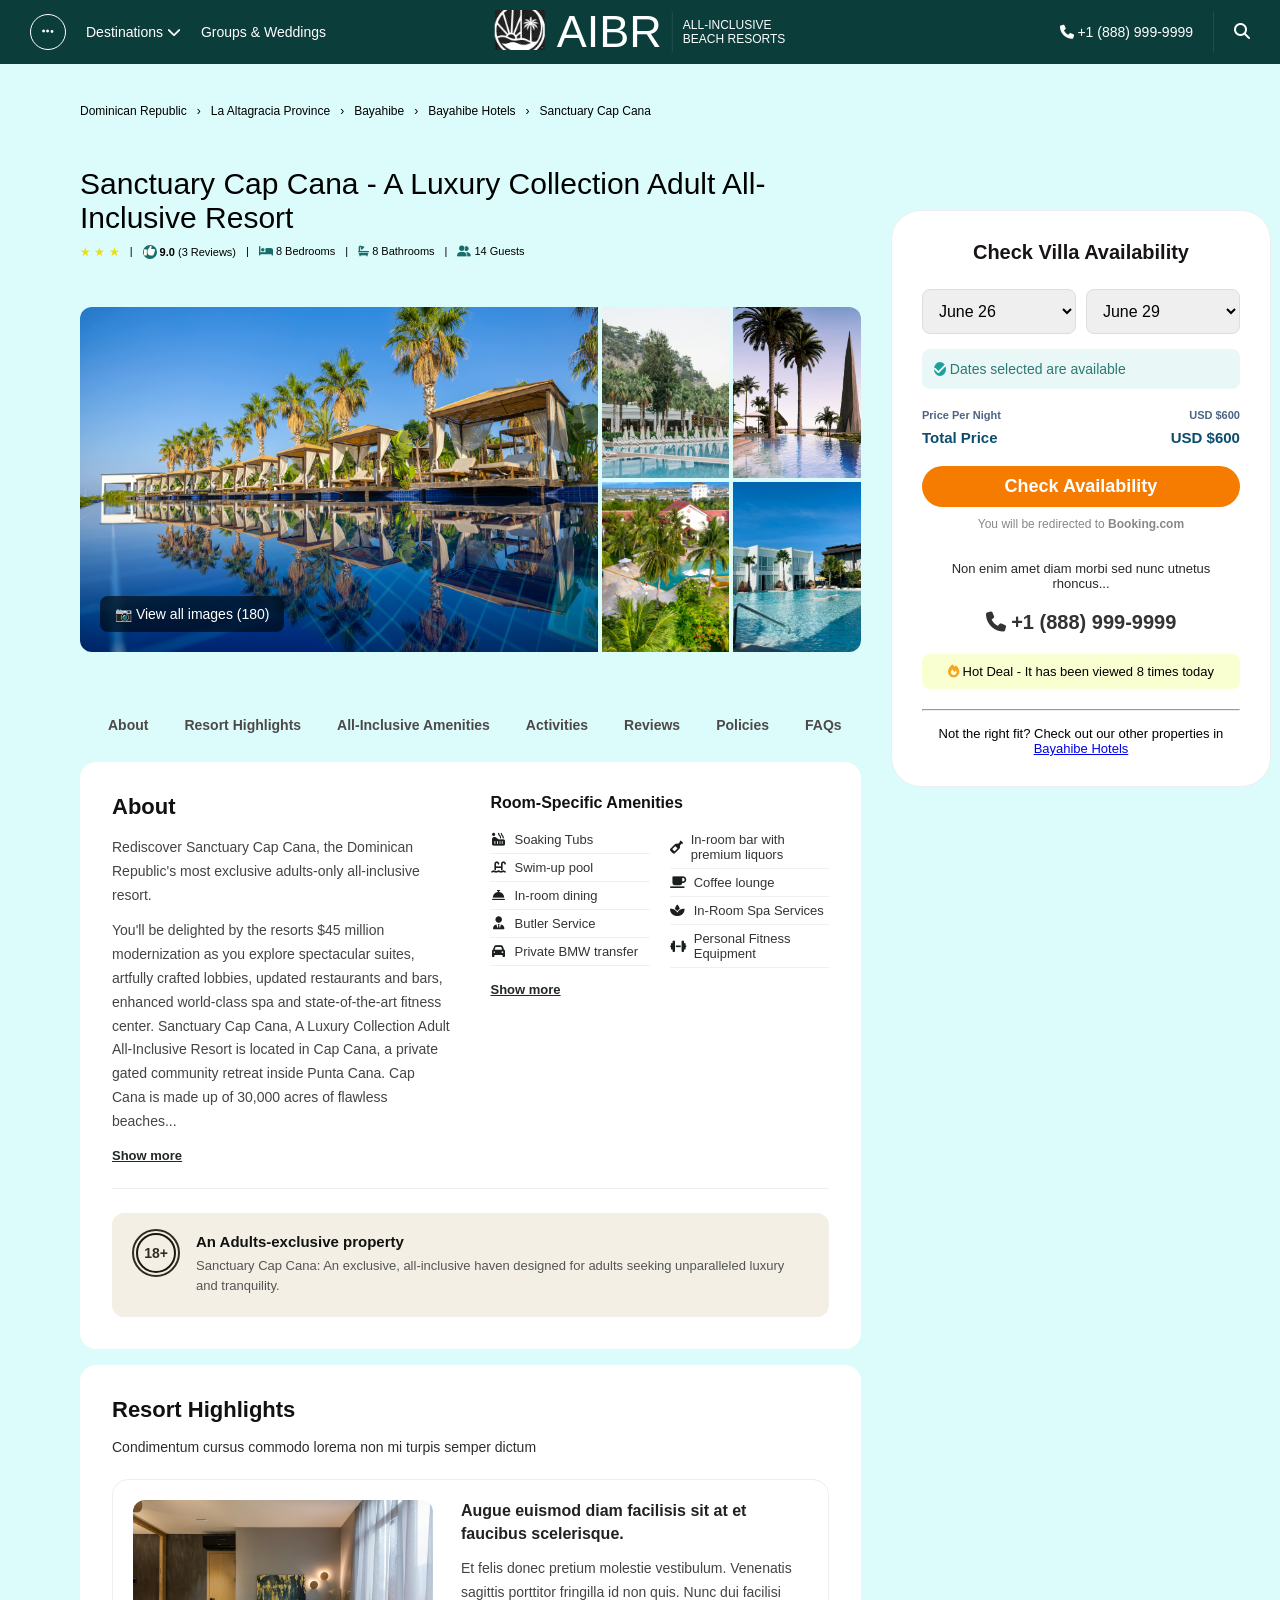
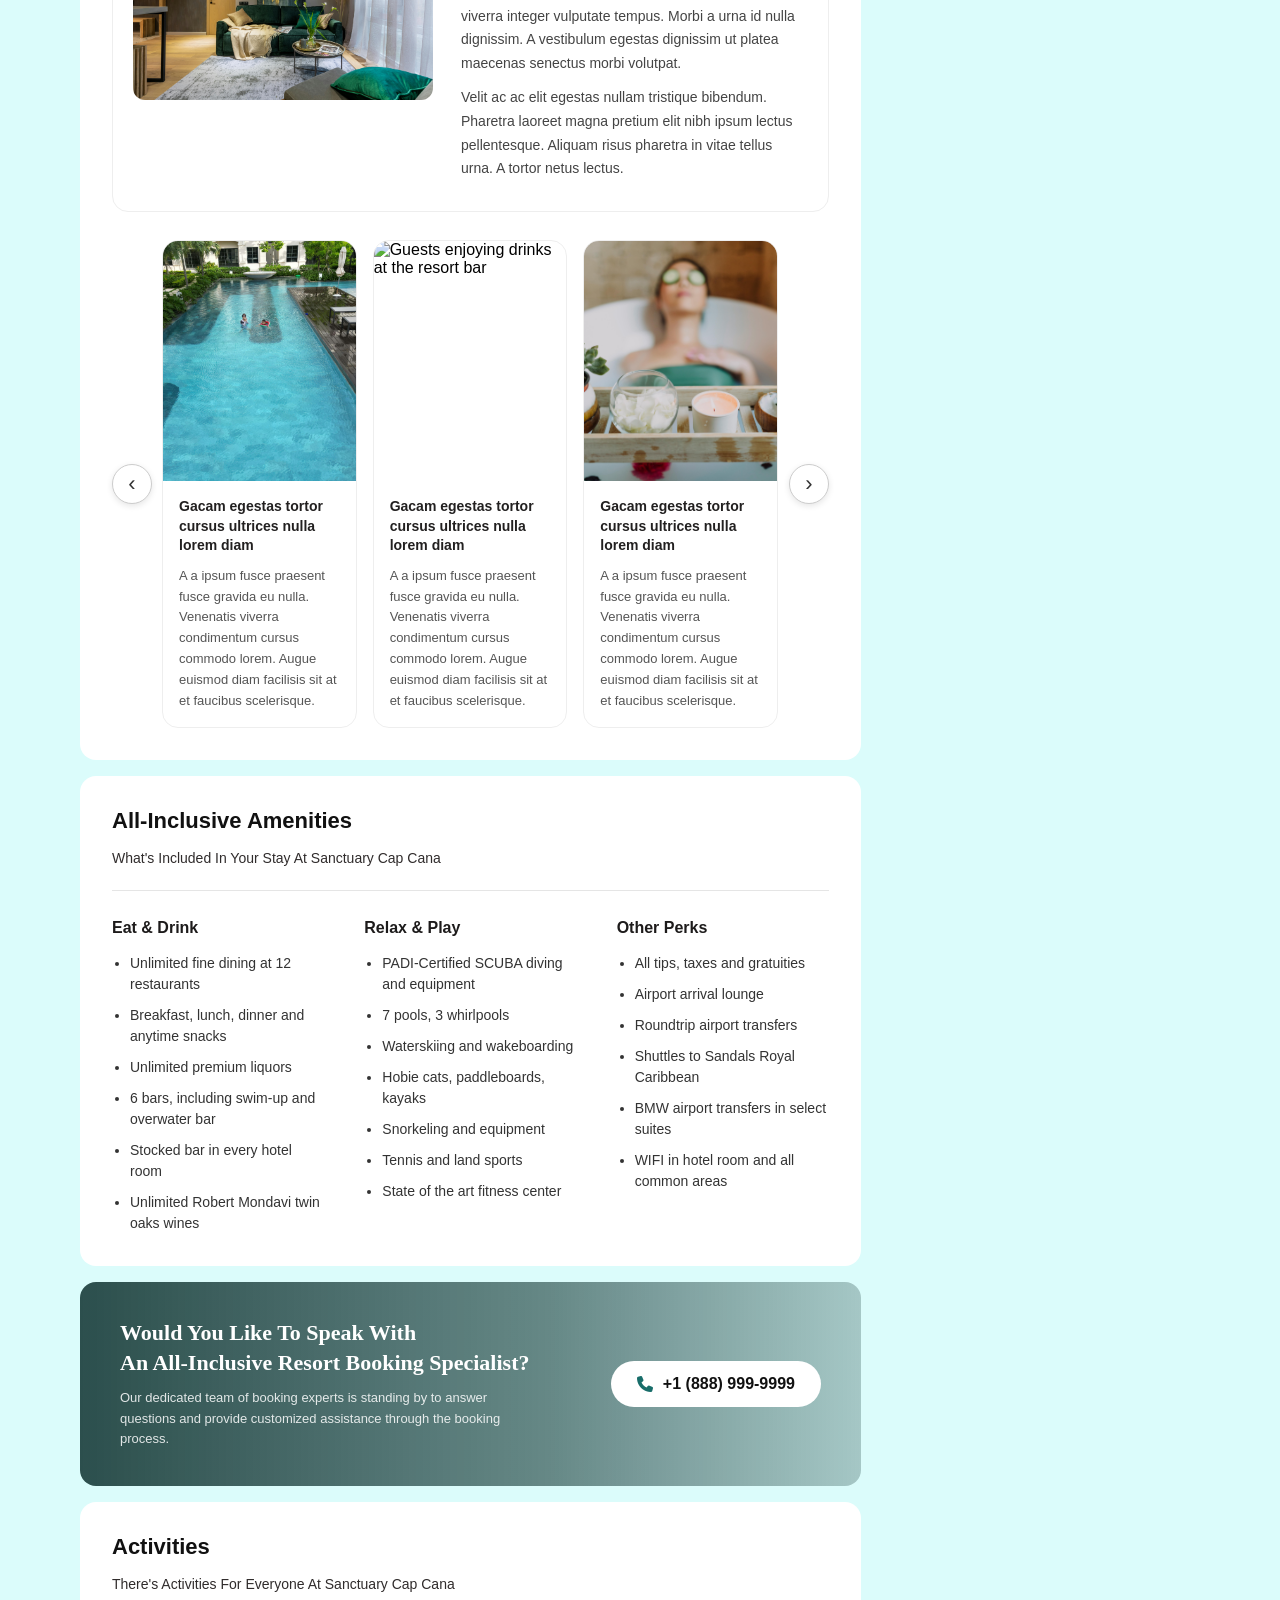
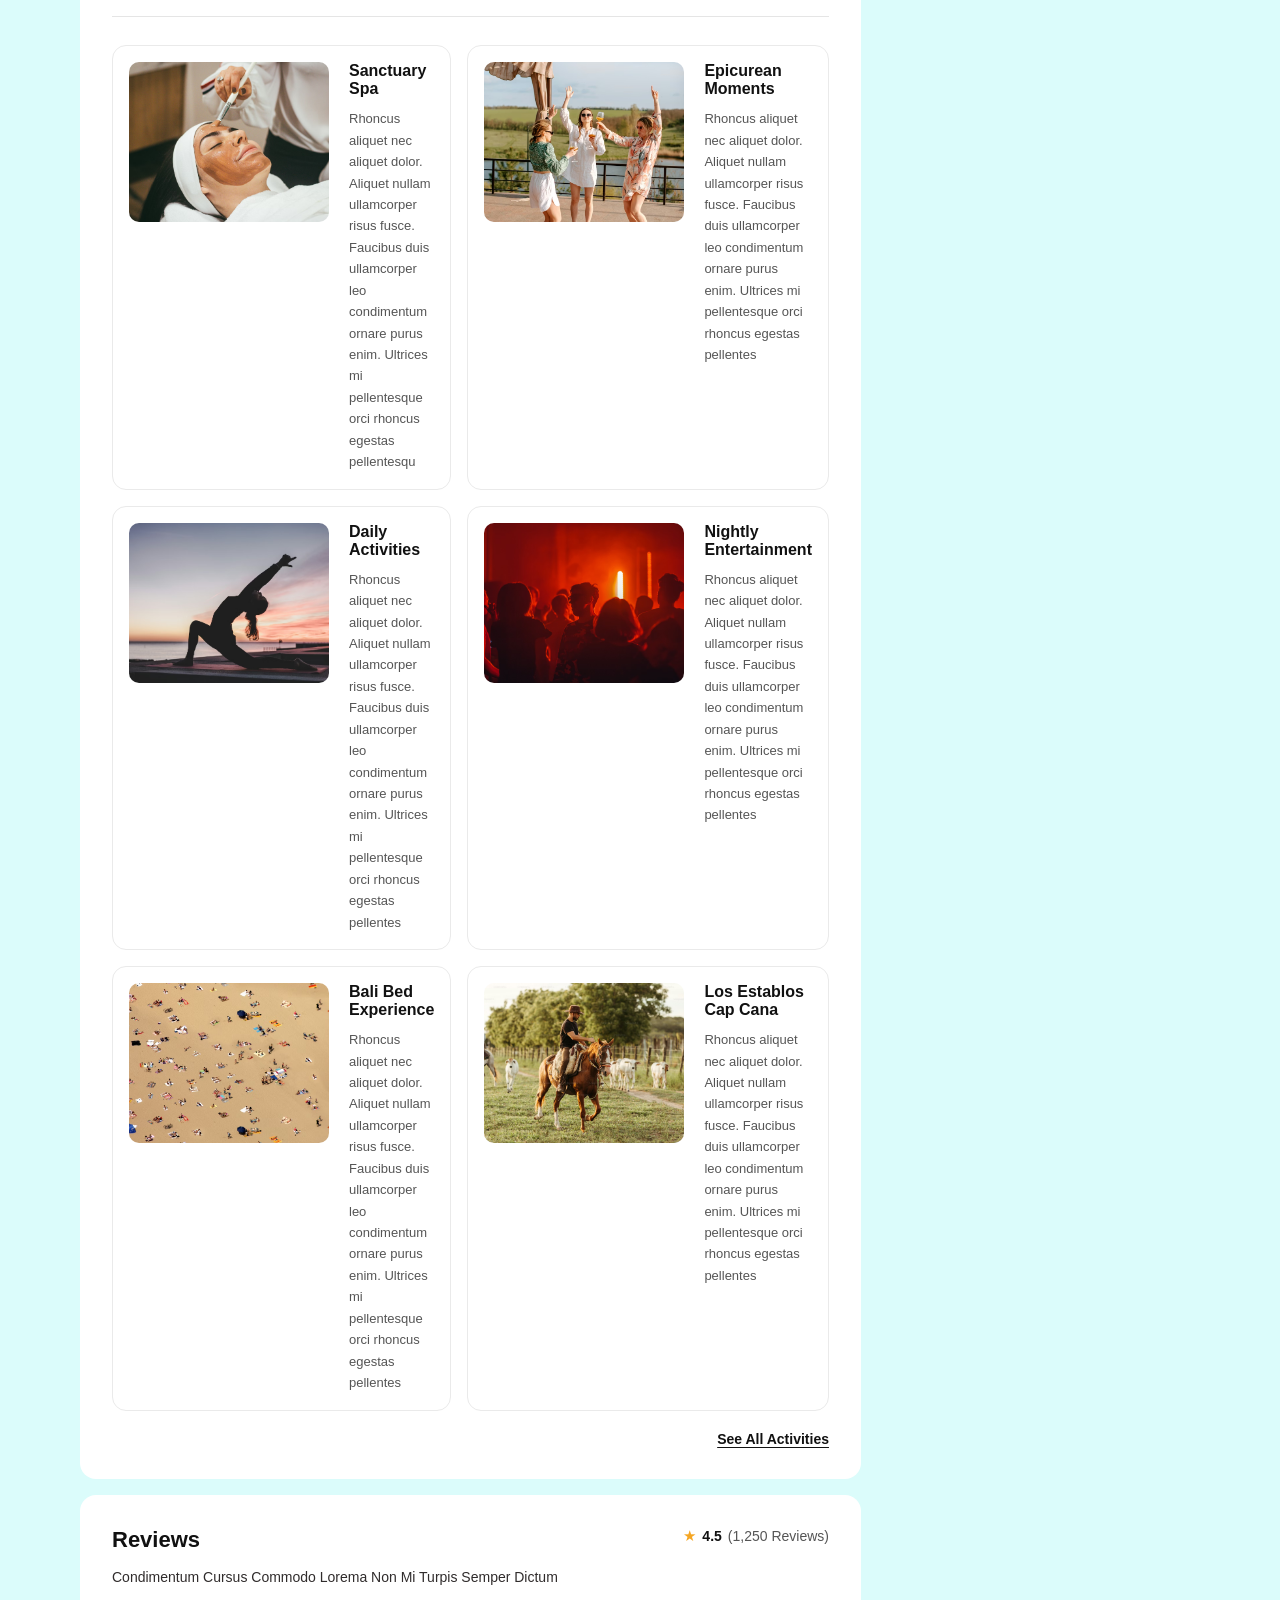
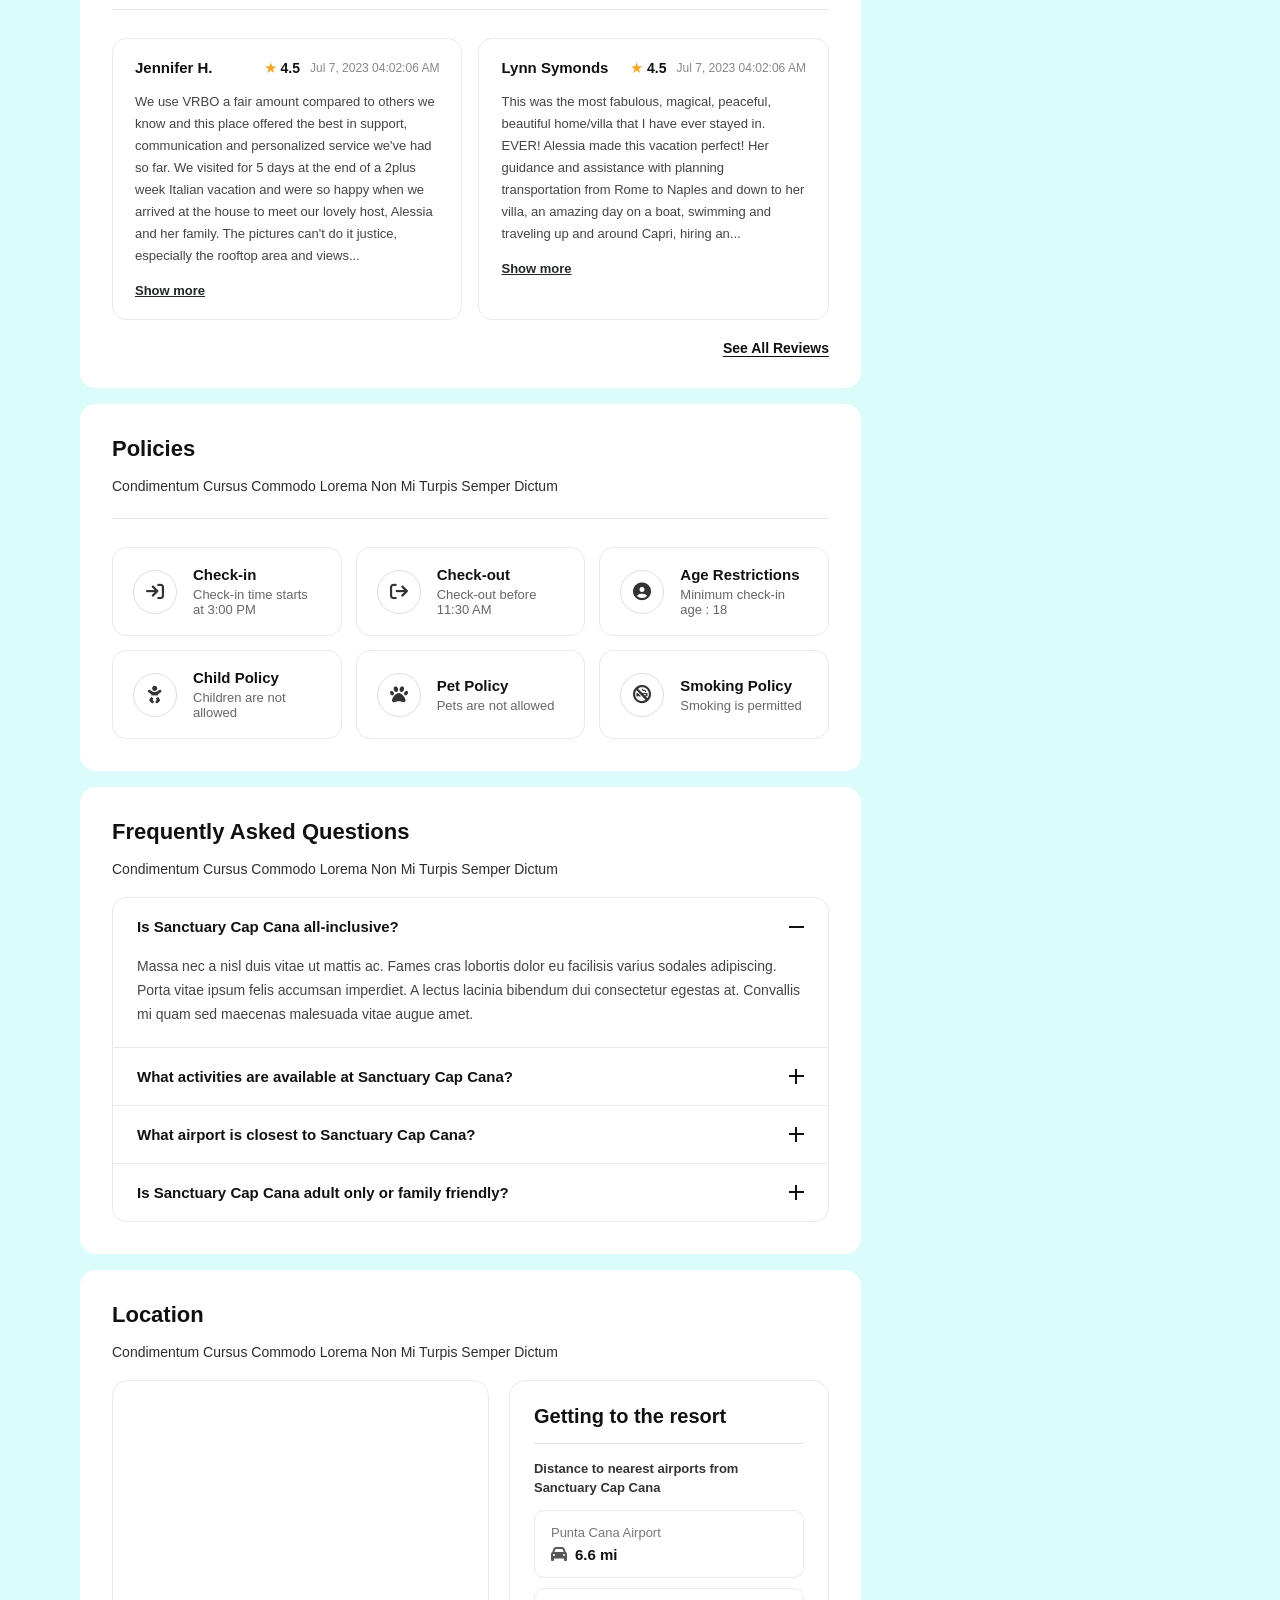
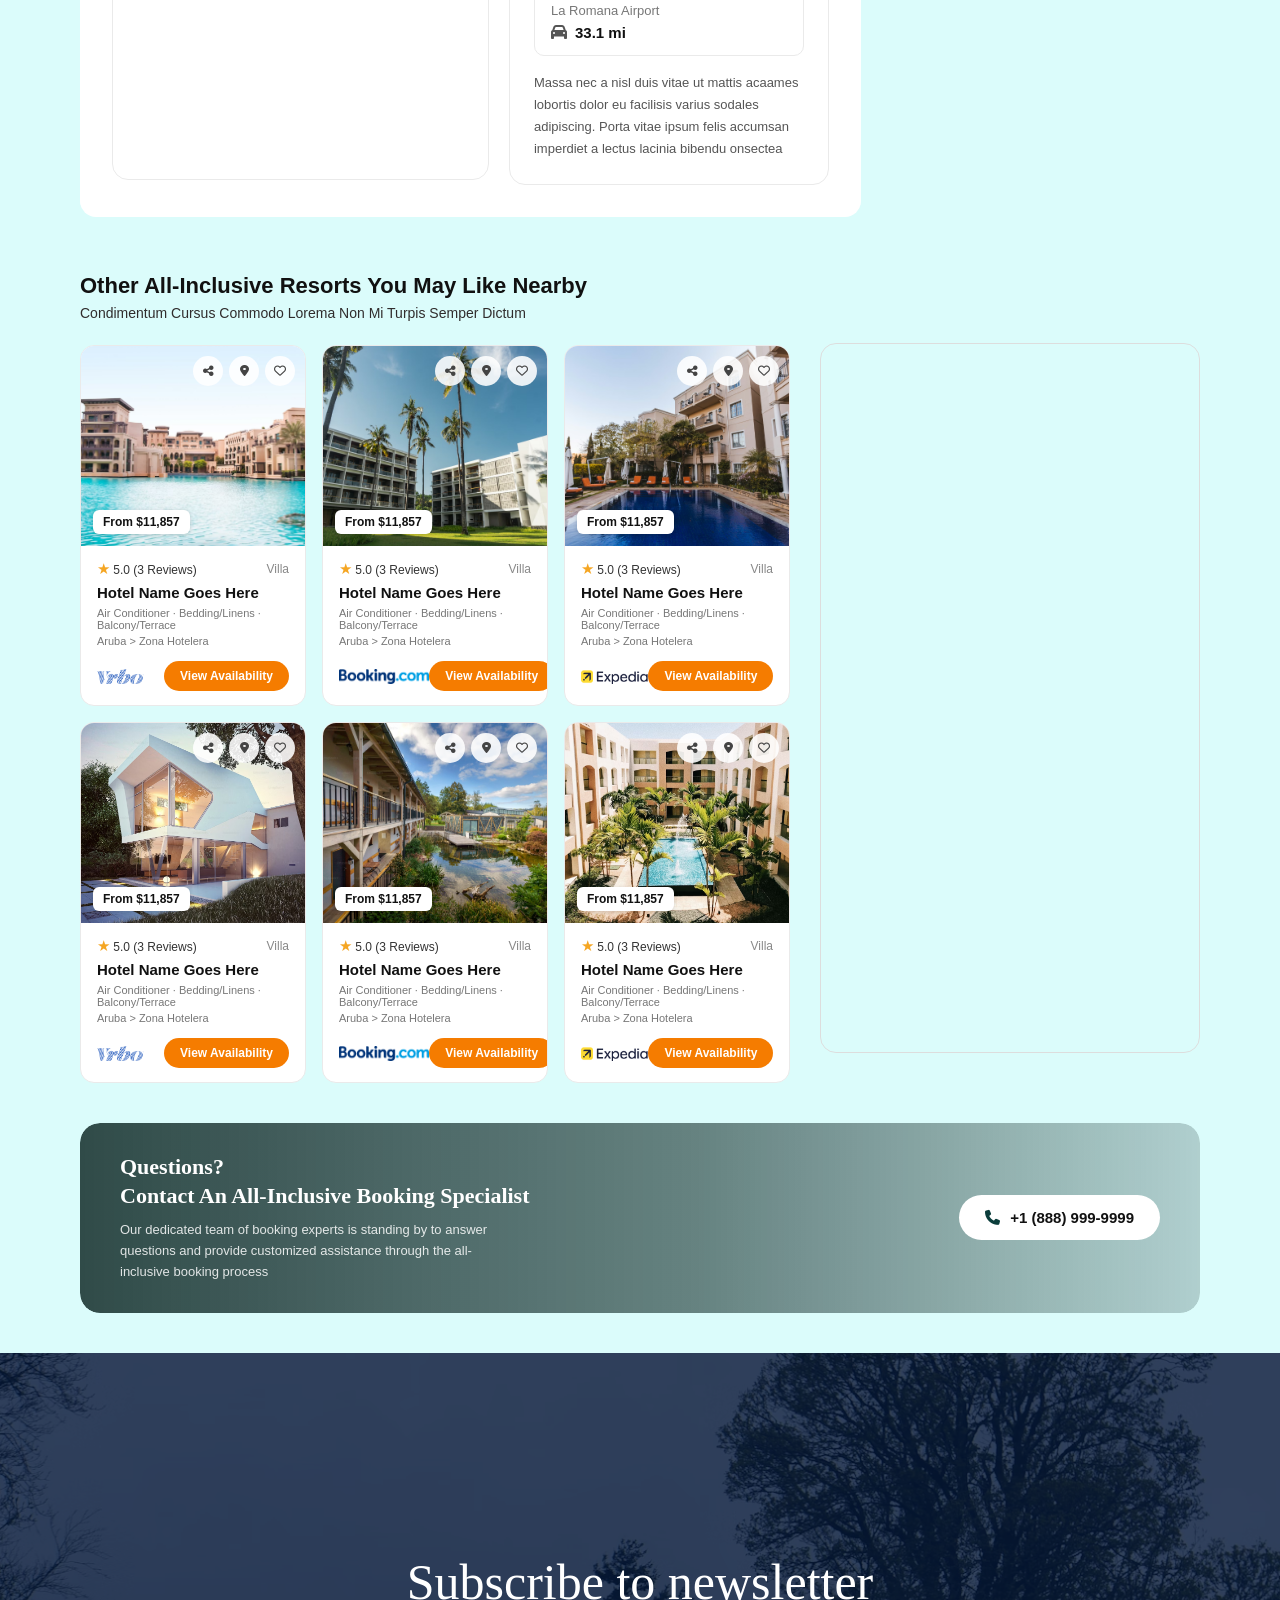
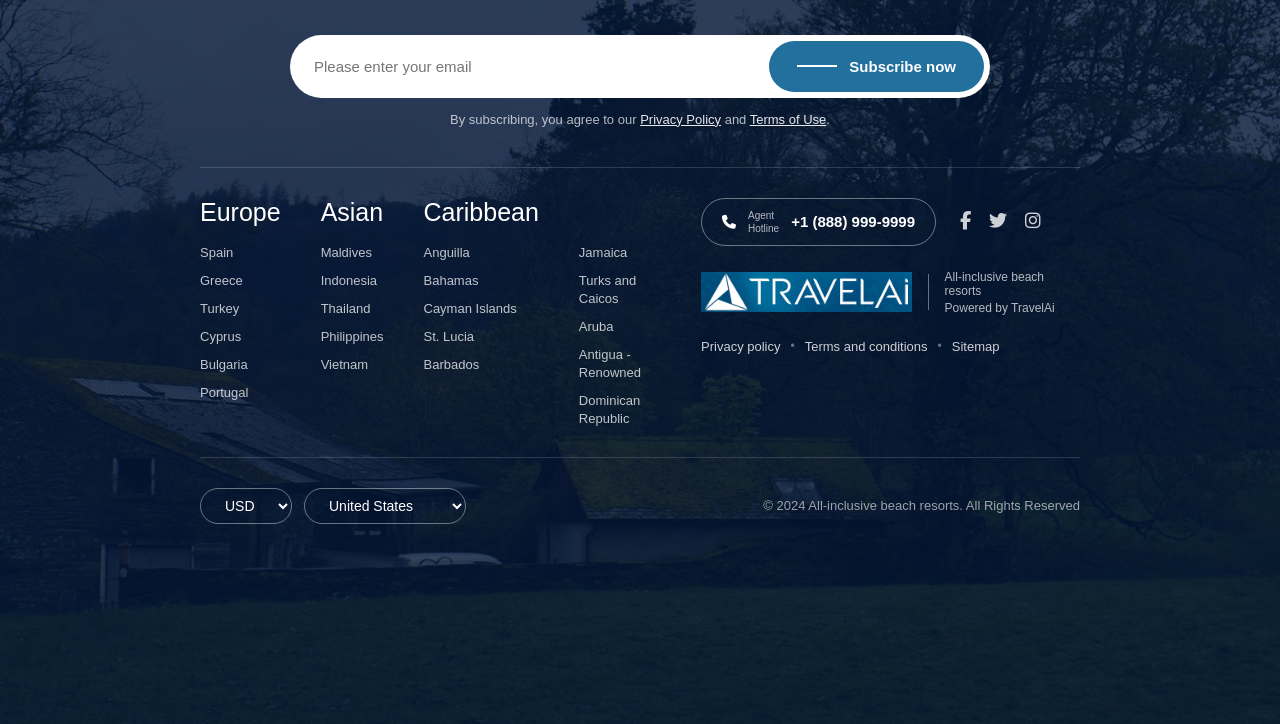
==== frontend/index.html @ 07115caa "add View All Images gallery modal and mobile carousel controls" ====
<!DOCTYPE html>
<html lang="en">

<head>
    <meta charset="UTF-8">
    <meta name="viewport" content="width=device-width, initial-scale=1.0">
    <title>Header</title>

    <!-- Font Awesome -->
    <link rel="stylesheet" href="https://cdnjs.cloudflare.com/ajax/libs/font-awesome/6.5.0/css/all.min.css">

    <link rel="stylesheet" href="css/styles.css">
</head>

<body>

    <header class="site-header">
        <nav class="nav-container">

            <!-- Left Section -->
            <div class="nav-left">
                <button type="button" class="menu-btn" aria-label="Menu">
                    <i class="fas fa-ellipsis-h"></i>
                </button>

                <ul class="nav-links">
                    <li><a href="#">Destinations <i class="fas fa-chevron-down"></i></a></li>
                    <li><a href="#">Groups &amp; Weddings</a></li>
                </ul>
            </div>

            <!-- Logo -->
            <div class="nav-center">
                <a href="#" class="logo">
                    <img class="logo-pic" src="assests/logo/logo1.png" alt="Logo">
                </a>

                <div class="brand-text">
                    <span class="resort-name">AIBR</span>
                    <span class="divider"></span>
                    <span class="resort-title">ALL-INCLUSIVE<br>BEACH RESORTS</span>
                </div>
            </div>

            <!-- Right Section -->
            <div class="nav-right">
                <a href="tel:+18889999999" class="phone">
                    <i class="fas fa-phone"></i> +1 (888) 999-9999
                </a>
                <span class="divider"></span>

                <button type="button" class="search-btn" aria-label="Search">
                    <i class="fas fa-search"></i>
                </button>
            </div>

        </nav>
    </header>
    <main>

        <nav class="nav-bar" aria-label="Breadcrumb">
            <a href="#">Dominican Republic</a> &rsaquo;
            <a href="#">La Altagracia Province</a> &rsaquo;
            <a href="#">Bayahibe</a> &rsaquo;
            <a href="#">Bayahibe Hotels</a> &rsaquo;
            <a href="#">Sanctuary Cap Cana</a>
        </nav>

        <section class="resort-property">
            <p>Sanctuary Cap Cana - A Luxury Collection Adult All-Inclusive Resort</p>
            <div class="stats">
                <span class="star">
                    <span>★</span>
                    <span>★</span>
                    <span>★</span>
                </span> |
                <span><i class="fa-solid fa-thumbs-up review"></i> <b>9.0</b> (3 Reviews)</span> |
                <span><i class="fa-solid fa-bed bed"></i> 8 Bedrooms</span> |
                <span><i class="fas fa-bath bath"></i> 8 Bathrooms</span> |
                <span><i class="fa-solid fa-solidLarge fa-user-group guest">‌</i> 14 Guests</span>
            </div>
        </section>

        <section class="gallery">
            <!-- main large image -->
            <div class="main-image">
                <img src="assests/main/image.jpg" alt="resort-image">
                <button type="button" class="view-all-btn">
                    <span class="icon">📷</span> View all images (180)
                </button>
            </div>

            <!-- side small images -->
            <div class="side-images">
                <div class="thumb"><img src="assests/main/image1.jpg" alt=""></div>
                <div class="thumb"><img src="assests/main/image2.jpg" alt=""></div>
                <div class="thumb"><img src="assests/main/image4.jpg" alt=""></div>
                <div class="thumb"><img src="assests/main/image5.jpg" alt=""></div>
            </div>

        </section>

        <aside class="side-bar">
            <div class="booking-card">
                <form action="#">
                    <h2>Check Villa Availability</h2>

                    <!-- date selector -->
                    <div class="date-row">
                        <select class="select-date" aria-label="Check-in date">
                            <option value="">June 26</option>
                            <option value="">June 27</option>
                            <option value="">June 28</option>
                        </select>
                        <select class="select-date" aria-label="Check-out date">
                            <option value="">June 29</option>
                            <option value="">July 1</option>
                            <option value="">July 2</option>
                        </select>
                    </div>

                    <!-- status msg -->
                    <div class="status-box">
                        <span><i class="fa-solid fa-check check"></i></span> Dates selected are available
                    </div>

                    <!-- pricing -->
                    <div class="price-info">
                        <div class="price-line">
                            <span>Price Per Night</span>
                            <span>USD $600</span>
                        </div>
                        <div class="price-line-total">
                            <span>Total Price</span>
                            <span>USD $600</span>
                        </div>
                    </div>

                    <button type="submit" class="btn-primary">Check Availability</button>
                    <p class="redirect-text">You will be redirected to <strong>Booking.com</strong></p>

                </form>

                <div class="card-footer">
                    <p class="description">Non enim amet diam morbi sed nunc utnetus rhoncus...</p>
                    <a href="" class="phone-number"><i class="fa-solid fa-phone"></i> +1 (888) 999-9999</a>
                    <div class="hot-deal"><i class="fas fa-fire fire"></i> Hot Deal - It has been viewed 8 times today
                    </div>

                    <hr>

                    <div class="footer-link">
                        <p>Not the right fit? Check out our other properties in <a href="#">Bayahibe Hotels</a></p>
                    </div>
                </div>

            </div>
        </aside>

        <!-- Tab Navigation -->
        <nav class="tab-nav" aria-label="Property sections">
            <ul>
                <li><a href="#" class="tab-link active">About</a></li>
                <li><a href="#" class="tab-link">Resort Highlights</a></li>
                <li><a href="#" class="tab-link">All-Inclusive Amenities</a></li>
                <li><a href="#" class="tab-link">Activities</a></li>
                <li><a href="#" class="tab-link">Reviews</a></li>
                <li><a href="#" class="tab-link">Policies</a></li>
                <li><a href="#" class="tab-link">FAQs</a></li>
                <li><a href="#" class="tab-link">Location</a></li>
            </ul>
        </nav>

        <!-- About Section -->
        <section id="about" class="content-section">

            <div class="about-grid">

                <!-- Left: Description -->
                <div class="about-description">
                    <h2>About</h2>
                    <p>Rediscover Sanctuary Cap Cana, the Dominican Republic's most exclusive adults-only all-inclusive
                        resort.</p>
                    <p>You'll be delighted by the resorts $45 million modernization as you explore spectacular suites,
                        artfully crafted lobbies, updated restaurants and bars, enhanced world-class spa and
                        state-of-the-art fitness center. Sanctuary Cap Cana, A Luxury Collection Adult All-Inclusive
                        Resort is located in Cap Cana, a private gated community retreat inside Punta Cana. Cap Cana is
                        made up of 30,000 acres of flawless beaches...</p>
                    <a href="#" class="show-more">Show more</a>
                </div>

                <!-- Right: Amenities -->
                <div class="about-amenities">
                    <h3>Room-Specific Amenities</h3>
                    <div class="amenities-grid">
                        <ul>
                            <li><i class="fas fa-hot-tub"></i> Soaking Tubs</li>
                            <li><i class="fa-solid fa-ladder-water"></i> Swim-up pool</li>
                            <li><i class="fas fa-concierge-bell"></i> In-room dining</li>
                            <li><i class="fas fa-user-tie"></i> Butler Service</li>
                            <li><i class="fas fa-car"></i> Private BMW transfer</li>
                        </ul>
                        <ul>
                            <li><i class="fas fa-wine-bottle"></i> In-room bar with premium liquors</li>
                            <li><i class="fas fa-coffee"></i> Coffee lounge</li>
                            <li><i class="fas fa-spa"></i> In-Room Spa Services</li>
                            <li><i class="fas fa-dumbbell"></i> Personal Fitness Equipment</li>
                        </ul>
                    </div>
                    <a href="#" class="show-more">Show more</a>
                </div>

            </div>

            <!-- 18+ Banner -->
            <div class="adults-banner" role="note">
                <div class="adults-icon">18+</div>
                <div class="adults-text">
                    <strong>An Adults-exclusive property</strong>
                    <p>Sanctuary Cap Cana: An exclusive, all-inclusive haven designed for adults seeking unparalleled
                        luxury and tranquility.</p>
                </div>
            </div>

        </section>




        <section id="highlights" class="content-section">
            <h2>Resort Highlights</h2>
            <p class="section-subtitle">Condimentum cursus commodo lorema non mi turpis semper dictum</p>

            <!-- Featured highlight card -->
            <article class="highlight-featured">
                <img src="assests/highlights/image1.jpg"
                    alt="Luxury suite interior with elegant furnishings at Sanctuary Cap Cana" width="300" height="200"
                    loading="lazy">
                <div class="highlight-featured-text">
                    <h3>Augue euismod diam facilisis sit at et faucibus scelerisque.</h3>
                    <p>Et felis donec pretium molestie vestibulum. Venenatis sagittis porttitor fringilla id non quis.
                        Nunc dui facilisi viverra integer vulputate tempus. Morbi a urna id nulla dignissim. A
                        vestibulum egestas dignissim ut platea maecenas senectus morbi volutpat.</p>
                    <p>Velit ac ac elit egestas nullam tristique bibendum. Pharetra laoreet magna pretium elit nibh
                        ipsum lectus pellentesque. Aliquam risus pharetra in vitae tellus urna. A tortor netus lectus.
                    </p>
                </div>
            </article>

            <!-- Carousel -->
            <div class="highlight-carousel-wrapper">
                <button type="button" class="carousel-btn prev" aria-label="Previous slide">&#8249;</button>

                <div class="highlight-carousel">

                    <article class="highlight-card">
                        <img src="assests/highlights/image2.jpg"
                            alt="Outdoor swim-up pool surrounded by tropical gardens" width="330" height="240">
                        <div class="highlight-card-text">
                            <h3>Gacam egestas tortor cursus ultrices nulla lorem diam</h3>
                            <p>A a ipsum fusce praesent fusce gravida eu nulla. Venenatis viverra condimentum cursus
                                commodo lorem. Augue euismod diam facilisis sit at et faucibus scelerisque.</p>
                        </div>
                    </article>

                    <article class="highlight-card">
                        <img src="assests/highlights/image3.jpg" alt="Guests enjoying drinks at the resort bar"
                            width="330" height="240" loading="lazy">
                        <div class="highlight-card-text">
                            <h3>Gacam egestas tortor cursus ultrices nulla lorem diam</h3>
                            <p>A a ipsum fusce praesent fusce gravida eu nulla. Venenatis viverra condimentum cursus
                                commodo lorem. Augue euismod diam facilisis sit at et faucibus scelerisque.</p>
                        </div>
                    </article>

                    <article class="highlight-card">
                        <img src="assests/highlights/image4.jpg" alt="Spa therapists providing luxury massage treatment"
                            width="330" height="240" loading="lazy">
                        <div class="highlight-card-text">
                            <h3>Gacam egestas tortor cursus ultrices nulla lorem diam</h3>
                            <p>A a ipsum fusce praesent fusce gravida eu nulla. Venenatis viverra condimentum cursus
                                commodo lorem. Augue euismod diam facilisis sit at et faucibus scelerisque.</p>
                        </div>
                    </article>


                </div>

                <button type="button" class="carousel-btn next" aria-label="Next slide">&#8250;</button>
            </div>

        </section>


        <section id="amenities" class="content-section">
            <h2>All-Inclusive Amenities</h2>
            <p class="section-subtitle">What's Included In Your Stay At Sanctuary Cap Cana</p>

            <hr class="section-divider">

            <div class="amenities-columns">

                <div class="amenity-group">
                    <h3>Eat &amp; Drink</h3>
                    <ul>
                        <li>Unlimited fine dining at 12 restaurants</li>
                        <li>Breakfast, lunch, dinner and anytime snacks</li>
                        <li>Unlimited premium liquors</li>
                        <li>6 bars, including swim-up and overwater bar</li>
                        <li>Stocked bar in every hotel room</li>
                        <li>Unlimited Robert Mondavi twin oaks wines</li>
                    </ul>
                </div>

                <div class="amenity-group">
                    <h3>Relax &amp; Play</h3>
                    <ul>
                        <li>PADI-Certified SCUBA diving and equipment</li>
                        <li>7 pools, 3 whirlpools</li>
                        <li>Waterskiing and wakeboarding</li>
                        <li>Hobie cats, paddleboards, kayaks</li>
                        <li>Snorkeling and equipment</li>
                        <li>Tennis and land sports</li>
                        <li>State of the art fitness center</li>
                    </ul>
                </div>

                <div class="amenity-group">
                    <h3>Other Perks</h3>
                    <ul>
                        <li>All tips, taxes and gratuities</li>
                        <li>Airport arrival lounge</li>
                        <li>Roundtrip airport transfers</li>
                        <li>Shuttles to Sandals Royal Caribbean</li>
                        <li>BMW airport transfers in select suites</li>
                        <li>WIFI in hotel room and all common areas</li>
                    </ul>
                </div>

            </div>
        </section>


        <section class="cta-banner" aria-label="Contact a booking specialist">
            <div class="cta-content">
                <div class="cta-text">
                    <h2>Would You Like To Speak With<br>An All-Inclusive Resort Booking Specialist?</h2>
                    <p>Our dedicated team of booking experts is standing by to answer questions and provide customized
                        assistance through the booking process.</p>
                </div>
                <a href="tel:+18889999999" class="cta-phone">
                    <i class="fas fa-phone"></i> +1 (888) 999-9999
                </a>
            </div>
        </section>



        <section id="activities" class="content-section">
            <h2>Activities</h2>
            <p class="section-subtitle">There's Activities For Everyone At Sanctuary Cap Cana</p>

            <hr class="section-divider">

            <div class="activities-grid">

                <article class="activity-card">
                    <img src="assests/activities/image.png"
                        alt="Therapist performing luxury spa massage at Sanctuary Spa" width="220" height="160"
                        loading="lazy">
                    <div class="activity-info">
                        <h3>Sanctuary Spa</h3>
                        <p>Rhoncus aliquet nec aliquet dolor. Aliquet nullam ullamcorper risus fusce. Faucibus duis
                            ullamcorper leo condimentum ornare purus enim. Ultrices mi pellentesque orci rhoncus egestas
                            pellentesqu</p>
                    </div>
                </article>

                <article class="activity-card">
                    <img src="assests/activities/image1.png"
                        alt="Traditional dancers in colorful costumes at Epicurean Moments" width="220" height="160"
                        loading="lazy">
                    <div class="activity-info">
                        <h3>Epicurean Moments</h3>
                        <p>Rhoncus aliquet nec aliquet dolor. Aliquet nullam ullamcorper risus fusce. Faucibus duis
                            ullamcorper leo condimentum ornare purus enim. Ultrices mi pellentesque orci rhoncus egestas
                            pellentes</p>
                    </div>
                </article>

                <article class="activity-card">
                    <img src="assests/activities/image2.png" alt="Guest doing yoga on the beach during daily activities"
                        width="220" height="160" loading="lazy">
                    <div class="activity-info">
                        <h3>Daily Activities</h3>
                        <p>Rhoncus aliquet nec aliquet dolor. Aliquet nullam ullamcorper risus fusce. Faucibus duis
                            ullamcorper leo condimentum ornare purus enim. Ultrices mi pellentesque orci rhoncus egestas
                            pellentes</p>
                    </div>
                </article>

                <article class="activity-card">
                    <img src="assests/activities/image3.png" alt="Live nightly entertainment with energetic dancers"
                        width="220" height="160" loading="lazy">
                    <div class="activity-info">
                        <h3>Nightly Entertainment</h3>
                        <p>Rhoncus aliquet nec aliquet dolor. Aliquet nullam ullamcorper risus fusce. Faucibus duis
                            ullamcorper leo condimentum ornare purus enim. Ultrices mi pellentesque orci rhoncus egestas
                            pellentes</p>
                    </div>
                </article>

                <article class="activity-card">
                    <img src="assests/activities/image4.png"
                        alt="Guest relaxing on a Bali bed on the beach with ocean view" width="220" height="160"
                        loading="lazy">
                    <div class="activity-info">
                        <h3>Bali Bed Experience</h3>
                        <p>Rhoncus aliquet nec aliquet dolor. Aliquet nullam ullamcorper risus fusce. Faucibus duis
                            ullamcorper leo condimentum ornare purus enim. Ultrices mi pellentesque orci rhoncus egestas
                            pellentes</p>
                    </div>
                </article>

                <article class="activity-card">
                    <img src="assests/activities/image5.png"
                        alt="Horse riding at Los Establos Cap Cana equestrian center" width="220" height="160"
                        loading="lazy">
                    <div class="activity-info">
                        <h3>Los Establos Cap Cana</h3>
                        <p>Rhoncus aliquet nec aliquet dolor. Aliquet nullam ullamcorper risus fusce. Faucibus duis
                            ullamcorper leo condimentum ornare purus enim. Ultrices mi pellentesque orci rhoncus egestas
                            pellentes</p>
                    </div>
                </article>

            </div>

            <div class="activities-footer">
                <a href="#" class="see-all-link">See All Activities</a>
            </div>

        </section>


        <section id="reviews" class="content-section">

            <div class="reviews-header">
                <div>
                    <h2>Reviews</h2>
                    <p class="section-subtitle">Condimentum Cursus Commodo Lorema Non Mi Turpis Semper Dictum</p>
                </div>
                <div class="reviews-overall">
                    <span class="star-icon">★</span>
                    <strong>4.5</strong>
                    <span class="review-count">(1,250 Reviews)</span>
                </div>
            </div>

            <hr class="section-divider">

            <div class="reviews-grid">

                <article class="review-card">
                    <div class="review-meta">
                        <span class="reviewer-name">Jennifer H.</span>
                        <span class="review-rating"><span class="star-icon">★</span> <strong>4.5</strong></span>
                        <span class="review-date">Jul 7, 2023 04:02:06 AM</span>
                    </div>
                    <p class="review-body">We use VRBO a fair amount compared to others we know and this place offered
                        the best in support, communication and personalized service we've had so far. We visited for 5
                        days at the end of a 2plus week Italian vacation and were so happy when we arrived at the house
                        to meet our lovely host, Alessia and her family. The pictures can't do it justice, especially
                        the rooftop area and views...</p>
                    <a href="#" class="show-more">Show more</a>
                </article>

                <article class="review-card">
                    <div class="review-meta">
                        <span class="reviewer-name">Lynn Symonds</span>
                        <span class="review-rating"><span class="star-icon">★</span> <strong>4.5</strong></span>
                        <span class="review-date">Jul 7, 2023 04:02:06 AM</span>
                    </div>
                    <p class="review-body">This was the most fabulous, magical, peaceful, beautiful home/villa that I
                        have ever stayed in. EVER! Alessia made this vacation perfect! Her guidance and assistance with
                        planning transportation from Rome to Naples and down to her villa, an amazing day on a boat,
                        swimming and traveling up and around Capri, hiring an...</p>
                    <a href="#" class="show-more">Show more</a>
                </article>

            </div>

            <div class="activities-footer">
                <a href="#" class="see-all-link">See All Reviews</a>
            </div>

        </section>

        <section id="policies" class="content-section">
            <h2>Policies</h2>
            <p class="section-subtitle">Condimentum Cursus Commodo Lorema Non Mi Turpis Semper Dictum</p>

            <hr class="section-divider">

            <div class="policies-grid">

                <div class="policy-card">
                    <div class="policy-icon"><i class="fa fa-sign-in"></i></div>
                    <div class="policy-info">
                        <h3>Check-in</h3>
                        <p>Check-in time starts at 3:00 PM</p>
                    </div>
                </div>

                <div class="policy-card">
                    <div class="policy-icon"><i class="fa fa-sign-out"></i></div>
                    <div class="policy-info">
                        <h3>Check-out</h3>
                        <p>Check-out before 11:30 AM</p>
                    </div>
                </div>

                <div class="policy-card">
                    <div class="policy-icon"><i class="fas fa-user-circle"></i></div>
                    <div class="policy-info">
                        <h3>Age Restrictions</h3>
                        <p>Minimum check-in age : 18</p>
                    </div>
                </div>

                <div class="policy-card">
                    <div class="policy-icon"><i class="fas fa-baby"></i></div>
                    <div class="policy-info">
                        <h3>Child Policy</h3>
                        <p>Children are not allowed</p>
                    </div>
                </div>

                <div class="policy-card">
                    <div class="policy-icon"><i class="fas fa-paw"></i></div>
                    <div class="policy-info">
                        <h3>Pet Policy</h3>
                        <p>Pets are not allowed</p>
                    </div>
                </div>

                <div class="policy-card">
                    <div class="policy-icon"><i class="fas fa-smoking-ban"></i></div>
                    <div class="policy-info">
                        <h3>Smoking Policy</h3>
                        <p>Smoking is permitted</p>
                    </div>
                </div>

            </div>
        </section>

        <section id="faqs" class="content-section">
            <h2>Frequently Asked Questions</h2>
            <p class="section-subtitle">Condimentum Cursus Commodo Lorema Non Mi Turpis Semper Dictum</p>

            <div class="faq-list">

                <details class="faq-item" open>
                    <summary class="faq-question">
                        Is Sanctuary Cap Cana all-inclusive?
                        <span class="faq-icon"></span>
                    </summary>
                    <p class="faq-answer">Massa nec a nisl duis vitae ut mattis ac. Fames cras lobortis dolor eu
                        facilisis varius sodales adipiscing. Porta vitae ipsum felis accumsan imperdiet. A lectus
                        lacinia bibendum dui consectetur egestas at. Convallis mi quam sed maecenas malesuada vitae
                        augue amet.</p>
                </details>

                <details class="faq-item">
                    <summary class="faq-question">
                        What activities are available at Sanctuary Cap Cana?
                        <span class="faq-icon"></span>
                    </summary>
                    <p class="faq-answer">Massa nec a nisl duis vitae ut mattis ac. Fames cras lobortis dolor eu
                        facilisis varius sodales adipiscing. Porta vitae ipsum felis accumsan imperdiet.</p>
                </details>

                <details class="faq-item">
                    <summary class="faq-question">
                        What airport is closest to Sanctuary Cap Cana?
                        <span class="faq-icon"></span>
                    </summary>
                    <p class="faq-answer">Punta Cana International Airport (PUJ) is the closest airport, approximately
                        20 minutes from the resort.</p>
                </details>

                <details class="faq-item">
                    <summary class="faq-question">
                        Is Sanctuary Cap Cana adult only or family friendly?
                        <span class="faq-icon"></span>
                    </summary>
                    <p class="faq-answer">Sanctuary Cap Cana is an adults-only resort. Guests must be 18 years or older
                        to check in.</p>
                </details>

            </div>
        </section>

        <section id="location" class="content-section">
            <h2>Location</h2>
            <p class="section-subtitle">Condimentum Cursus Commodo Lorema Non Mi Turpis Semper Dictum</p>

            <div class="location-grid">

                <!-- Google Map Embed -->
                <div class="location-map">
                    <iframe title="Sanctuary Cap Cana location map"
                        src="https://www.google.com/maps/embed?pb=!1m18!1m12!1m3!1d15214.87!2d-68.3297!3d18.5063!2m3!1f0!2f0!3f0!3m2!1i1024!2i768!4f13.1!3m3!1m2!1s0x8ea7d2e2b2b2b2b2%3A0x1234567890abcdef!2sCap%20Cana%2C%20Juanillo%2023000%2C%20Dominican%20Republic!5e0!3m2!1sen!2sus!4v1700000000000!5m2!1sen!2sus"
                        allowfullscreen="" loading="lazy" referrerpolicy="no-referrer-when-downgrade">
                    </iframe>
                </div>

                <!-- Getting to the Resort -->
                <div class="location-info">
                    <h3>Getting to the resort</h3>
                    <hr class="section-divider">

                    <p class="airport-label"><strong>Distance to nearest airports from Sanctuary Cap Cana</strong></p>

                    <div class="airport-card">
                        <span class="airport-name">Punta Cana Airport</span>
                        <span class="airport-distance"><i class="fas fa-car"></i> 6.6 mi</span>
                    </div>

                    <div class="airport-card">
                        <span class="airport-name">La Romana Airport</span>
                        <span class="airport-distance"><i class="fas fa-car"></i> 33.1 mi</span>
                    </div>

                    <p class="location-desc">Massa nec a nisl duis vitae ut mattis acaames lobortis dolor eu facilisis
                        varius sodales adipiscing. Porta vitae ipsum felis accumsan imperdiet a lectus lacinia bibendu
                        onsectea</p>
                </div>

            </div>
        </section>

    </main>

    <section class="nearby-section" aria-label="Other resorts nearby">
        <div class="nearby-inner">

            <div class="nearby-content">
                <div class="nearby-heading">
                    <h2>Other All-Inclusive Resorts You May Like Nearby</h2>
                    <p class="section-subtitle">Condimentum Cursus Commodo Lorema Non Mi Turpis Semper Dictum</p>
                </div>

                <div class="property-grid">

                    <!-- Card 1 -->
                    <article class="property-card">
                        <div class="property-img-wrap">
                            <img src="assests/others/image1.png" alt="Beachfront all-inclusive resort with ocean view"
                                width="320" height="200" loading="lazy">
                            <span class="price-tag">From $11,857</span>
                            <div class="card-actions">
                                <button type="button" aria-label="Share"><i class="fas fa-share-alt"></i></button>
                                <button type="button" aria-label="View on map"><i
                                        class="fas fa-map-marker-alt"></i></button>
                                <button type="button" aria-label="Save to wishlist"><i
                                        class="far fa-heart"></i></button>
                            </div>
                        </div>
                        <div class="property-body">
                            <div class="property-meta">
                                <span class="property-rating"><span class="star-icon">★</span> 5.0 (3 Reviews)</span>
                                <span class="property-type">Villa</span>
                            </div>
                            <h3 class="property-name">Hotel Name Goes Here</h3>
                            <p class="property-amenities">Air Conditioner · Bedding/Linens · Balcony/Terrace</p>
                            <p class="property-location">Aruba &gt; Zona Hotelera</p>
                            <div class="property-footer">
                                <img src="assests/logo/vrbo.png" alt="Book on Vrbo" class="booking-logo" height="20">
                                <a href="#" class="btn-availability">View Availability</a>
                            </div>
                        </div>
                    </article>

                    <!-- Card 2 -->
                    <article class="property-card">
                        <div class="property-img-wrap">
                            <img src="assests/others/image2.png" alt="Luxury resort pool surrounded by tropical gardens"
                                width="320" height="200" loading="lazy">
                            <span class="price-tag">From $11,857</span>
                            <div class="card-actions">
                                <button type="button" aria-label="Share"><i class="fas fa-share-alt"></i></button>
                                <button type="button" aria-label="View on map"><i
                                        class="fas fa-map-marker-alt"></i></button>
                                <button type="button" aria-label="Save to wishlist"><i
                                        class="far fa-heart"></i></button>
                            </div>
                        </div>
                        <div class="property-body">
                            <div class="property-meta">
                                <span class="property-rating"><span class="star-icon">★</span> 5.0 (3 Reviews)</span>
                                <span class="property-type">Villa</span>
                            </div>
                            <h3 class="property-name">Hotel Name Goes Here</h3>
                            <p class="property-amenities">Air Conditioner · Bedding/Linens · Balcony/Terrace</p>
                            <p class="property-location">Aruba &gt; Zona Hotelera</p>
                            <div class="property-footer">
                                <img src="assests/logo/booking.png" alt="Book on Booking.com" class="booking-logo"
                                    height="20">
                                <a href="#" class="btn-availability">View Availability</a>
                            </div>
                        </div>
                    </article>

                    <!-- Card 3 -->
                    <article class="property-card">
                        <div class="property-img-wrap">
                            <img src="assests/others/image3.png"
                                alt="Aerial view of beachside resort with clear blue water" width="320" height="200"
                                loading="lazy">
                            <span class="price-tag">From $11,857</span>
                            <div class="card-actions">
                                <button type="button" aria-label="Share"><i class="fas fa-share-alt"></i></button>
                                <button type="button" aria-label="View on map"><i
                                        class="fas fa-map-marker-alt"></i></button>
                                <button type="button" aria-label="Save to wishlist"><i
                                        class="far fa-heart"></i></button>
                            </div>
                        </div>
                        <div class="property-body">
                            <div class="property-meta">
                                <span class="property-rating"><span class="star-icon">★</span> 5.0 (3 Reviews)</span>
                                <span class="property-type">Villa</span>
                            </div>
                            <h3 class="property-name">Hotel Name Goes Here</h3>
                            <p class="property-amenities">Air Conditioner · Bedding/Linens · Balcony/Terrace</p>
                            <p class="property-location">Aruba &gt; Zona Hotelera</p>
                            <div class="property-footer">
                                <img src="assests/logo/expedia.png" alt="Book on Expedia" class="booking-logo"
                                    height="20">
                                <a href="#" class="btn-availability">View Availability</a>
                            </div>
                        </div>
                    </article>

                    <!-- Card 4 -->
                    <article class="property-card">
                        <div class="property-img-wrap">
                            <img src="assests/others/image4.png"
                                alt="Clifftop resort with infinity pool overlooking the ocean" width="320" height="200"
                                loading="lazy">
                            <span class="price-tag">From $11,857</span>
                            <div class="card-actions">
                                <button type="button" aria-label="Share"><i class="fas fa-share-alt"></i></button>
                                <button type="button" aria-label="View on map"><i
                                        class="fas fa-map-marker-alt"></i></button>
                                <button type="button" aria-label="Save to wishlist"><i
                                        class="far fa-heart"></i></button>
                            </div>
                        </div>
                        <div class="property-body">
                            <div class="property-meta">
                                <span class="property-rating"><span class="star-icon">★</span> 5.0 (3 Reviews)</span>
                                <span class="property-type">Villa</span>
                            </div>
                            <h3 class="property-name">Hotel Name Goes Here</h3>
                            <p class="property-amenities">Air Conditioner · Bedding/Linens · Balcony/Terrace</p>
                            <p class="property-location">Aruba &gt; Zona Hotelera</p>
                            <div class="property-footer">
                                <img src="assests/logo/vrbo.png" alt="Book on Vrbo" class="booking-logo" height="20">
                                <a href="#" class="btn-availability">View Availability</a>
                            </div>
                        </div>
                    </article>

                    <!-- Card 5 -->
                    <article class="property-card">
                        <div class="property-img-wrap">
                            <img src="assests/others/image5.png"
                                alt="Tropical resort with overwater bungalows and palm trees" width="320" height="200"
                                loading="lazy">
                            <span class="price-tag">From $11,857</span>
                            <div class="card-actions">
                                <button type="button" aria-label="Share"><i class="fas fa-share-alt"></i></button>
                                <button type="button" aria-label="View on map"><i
                                        class="fas fa-map-marker-alt"></i></button>
                                <button type="button" aria-label="Save to wishlist"><i
                                        class="far fa-heart"></i></button>
                            </div>
                        </div>
                        <div class="property-body">
                            <div class="property-meta">
                                <span class="property-rating"><span class="star-icon">★</span> 5.0 (3 Reviews)</span>
                                <span class="property-type">Villa</span>
                            </div>
                            <h3 class="property-name">Hotel Name Goes Here</h3>
                            <p class="property-amenities">Air Conditioner · Bedding/Linens · Balcony/Terrace</p>
                            <p class="property-location">Aruba &gt; Zona Hotelera</p>
                            <div class="property-footer">
                                <img src="assests/logo/booking.png" alt="Book on Booking.com" class="booking-logo"
                                    height="20">
                                <a href="#" class="btn-availability">View Availability</a>
                            </div>
                        </div>
                    </article>

                    <!-- Card 6 -->
                    <article class="property-card">
                        <div class="property-img-wrap">
                            <img src="assests/others/image6.png"
                                alt="Sandy beach resort with yellow hotel building and ocean" width="320" height="200"
                                loading="lazy">
                            <span class="price-tag">From $11,857</span>
                            <div class="card-actions">
                                <button type="button" aria-label="Share"><i class="fas fa-share-alt"></i></button>
                                <button type="button" aria-label="View on map"><i
                                        class="fas fa-map-marker-alt"></i></button>
                                <button type="button" aria-label="Save to wishlist"><i
                                        class="far fa-heart"></i></button>
                            </div>
                        </div>
                        <div class="property-body">
                            <div class="property-meta">
                                <span class="property-rating"><span class="star-icon">★</span> 5.0 (3 Reviews)</span>
                                <span class="property-type">Villa</span>
                            </div>
                            <h3 class="property-name">Hotel Name Goes Here</h3>
                            <p class="property-amenities">Air Conditioner · Bedding/Linens · Balcony/Terrace</p>
                            <p class="property-location">Aruba &gt; Zona Hotelera</p>
                            <div class="property-footer">
                                <img src="assests/logo/expedia.png" alt="Book on Expedia" class="booking-logo"
                                    height="20">
                                <a href="#" class="btn-availability">View Availability</a>
                            </div>
                        </div>
                    </article>

                </div>
            </div>

            <!-- Sticky Map -->
            <div class="nearby-map">
                <iframe title="Nearby resorts map"
                    src="https://www.google.com/maps/embed?pb=!1m18!1m12!1m3!1d60841.48533657645!2d-68.4200!3d18.2717!2m3!1f0!2f0!3f0!3m2!1i1024!2i768!4f13.1!3m3!1m2!1s0x8ea89a0ecb7f3ed1%3A0x8cf4d5e3f1c7a3b4!2sCap%20Cana%2C%20Dominican%20Republic!5e0!3m2!1sen!2sus!4v1680000000000"
                    allowfullscreen="" loading="lazy" referrerpolicy="no-referrer-when-downgrade">
                </iframe>
            </div>

        </div>
    </section>


    <section class="contact-banner" aria-label="Contact section">
        <div class="contact-content">
            <div class="contact-text">
                <h2>Questions?<br>Contact An All-Inclusive Booking Specialist</h2>
                <p>Our dedicated team of booking experts is standing by to answer questions and provide customized
                    assistance through the all-inclusive booking process</p>
            </div>
            <a href="tel:+18889999999" class="contact-phone">
                <i class="fas fa-phone"></i> +1 (888) 999-9999
            </a>
        </div>
    </section>


    <footer class="site-footer">

        <!-- Newsletter -->
        <div class="footer-newsletter">
            <h2>Subscribe to newsletter</h2>
            <div class="newsletter-form">
                <input type="email" placeholder="Please enter your email" aria-label="Email address">
                <button type="button" class="subscribe-btn">
                    <span class="btn-line"></span> Subscribe now
                </button>
            </div>
            <p class="newsletter-note">By subscribing, you agree to our <a href="#">Privacy Policy</a> and <a
                    href="#">Terms of Use</a>.</p>
        </div>

        <hr class="footer-divider">

        <!-- Footer Main -->
        <div class="footer-main">

            <!-- Left: Destination Links -->
            <div class="footer-links">

                <div class="footer-col">
                    <h3>Europe</h3>
                    <ul>
                        <li><a href="#">Spain</a></li>
                        <li><a href="#">Greece</a></li>
                        <li><a href="#">Turkey</a></li>
                        <li><a href="#">Cyprus</a></li>
                        <li><a href="#">Bulgaria</a></li>
                        <li><a href="#">Portugal</a></li>
                    </ul>
                </div>

                <div class="footer-col">
                    <h3>Asian</h3>
                    <ul>
                        <li><a href="#">Maldives</a></li>
                        <li><a href="#">Indonesia</a></li>
                        <li><a href="#">Thailand</a></li>
                        <li><a href="#">Philippines</a></li>
                        <li><a href="#">Vietnam</a></li>
                    </ul>
                </div>

                <div class="footer-col">
                    <h3>Caribbean</h3>
                    <ul>
                        <li><a href="#">Anguilla</a></li>
                        <li><a href="#">Bahamas</a></li>
                        <li><a href="#">Cayman Islands</a></li>
                        <li><a href="#">St. Lucia</a></li>
                        <li><a href="#">Barbados</a></li>
                    </ul>
                </div>

                <div class="footer-col">
                    <h3>&nbsp;</h3>
                    <ul>
                        <li><a href="#">Jamaica</a></li>
                        <li><a href="#">Turks and Caicos</a></li>
                        <li><a href="#">Aruba</a></li>
                        <li><a href="#">Antigua - Renowned</a></li>
                        <li><a href="#">Dominican Republic</a></li>
                    </ul>
                </div>

            </div>

            <!-- Right: Brand + Social -->
            <div class="footer-brand">

                <div class="footer-top-right">
                    <a href="tel:+18889999999" class="footer-hotline">
                        <i class="fas fa-phone"></i>
                        <span class="hotline-label">Agent<br>Hotline</span>
                        <span class="hotline-number">+1 (888) 999-9999</span>
                    </a>
                    <div class="footer-socials">
                        <a href="#" aria-label="Facebook"><i class="fab fa-facebook-f"></i></a>
                        <a href="#" aria-label="Twitter"><i class="fab fa-twitter"></i></a>
                        <a href="#" aria-label="Instagram"><i class="fab fa-instagram"></i></a>
                    </div>
                </div>

                <div class="footer-logo-row">
                    <div class="footer-logo">
                        <img src="assests/logo/travelai.png" alt="TravelAi logo" height="40">
                        <!-- <span class="footer-logo-text">TRAVELAi</span> -->
                    </div>
                    <span class="footer-logo-divider"></span>
                    <div class="footer-logo-desc">
                        <span>All-inclusive beach resorts</span>
                        <span>Powered by TravelAi</span>
                    </div>
                </div>

                <div class="footer-legal">
                    <a href="#">Privacy policy</a>
                    <span class="dot">•</span>
                    <a href="#">Terms and conditions</a>
                    <span class="dot">•</span>
                    <a href="#">Sitemap</a>
                </div>

            </div>

        </div>

        <hr class="footer-divider">

        <!-- Footer Bottom -->
        <div class="footer-bottom">
            <div class="footer-selects">
                <select aria-label="Currency">
                    <option>USD</option>
                    <option>EUR</option>
                    <option>GBP</option>
                </select>
                <select aria-label="Country">
                    <option>United States</option>
                    <option>United Kingdom</option>
                    <option>Canada</option>
                </select>
            </div>
            <p class="footer-copy">&copy; 2024 All-inclusive beach resorts. All Rights Reserved</p>
        </div>

    </footer>

    <!-- ── Image Gallery Modal ── -->
    <div class="modal-overlay" id="modal-overlay" role="dialog" aria-modal="true" aria-label="Property image gallery">
        <div class="modal">

            <!-- Header -->
            <div class="modal-header">
                <h2>Property Images</h2>
                <button type="button" class="modal-close-btn" id="modal-close-btn"
                    aria-label="Close gallery">&times;</button>
            </div>

            <!-- Desktop: Scrollable Grid -->
            <div class="modal-grid" id="modal-grid">
                <!-- Images injected by JavaScript -->
            </div>

            <!-- Mobile: Swipe Slider -->
            <div class="modal-slider">

                <!-- Image counter -->
                <div class="slider-counter" id="slider-counter">1 / 10</div>

                <!-- Prev button -->
                <button type="button" class="slider-btn prev" id="slider-prev" aria-label="Previous image">
                    &#8249;
                </button>

                <!-- Slides -->
                <div class="slider-track" id="slider-track">

                    <!-- Next button -->
                    <button type="button" class="slider-btn next" id="slider-next" aria-label="Next image">
                        &#8250;
                    </button>

                </div>

            </div>
        </div>

        <script src="js/gallery.js"></script>
</body>

</html>
---- frontend/css/styles.css ----
* {
  margin: 0;
  padding: 0;
  box-sizing: border-box;
}
html {
  scroll-behavior: smooth;
}
body {
  font-family: Arial, sans-serif;
  background-color: #dbfcfb;
}

.site-header {
  background-color: #0b3d3b;
  color: #fff;
}

/* FULL WIDTH */
.nav-container {
  position: relative;
  display: flex;
  align-items: center;
  padding: 12px 30px;
  /* controls edge spacing */
  width: 100%;
}


/* Left */
.nav-left {
  display: flex;
  align-items: center;
  gap: 20px;
}

.menu-btn {
  background: transparent;
  border: 1px solid #fff;
  border-radius: 50%;
  width: 36px;
  height: 36px;
  display: flex;
  align-items: center;
  justify-content: center;
  color: #fff;
  cursor: pointer;
}

.nav-links {
  list-style: none;
  display: flex;
  gap: 20px;
}

.nav-links a {
  text-decoration: none;
  color: #fff;
  font-size: 14px;
}

/* Center */
.nav-center {
  position: absolute;
  left: 50%;
  transform: translateX(-50%);

  display: flex;
  align-items: center;
  gap: 12px;
  font-family: sans-serif;

}


.logo-pic {
  width: 50px;
  height: auto;
}

.brand-text {
  display: flex;
  align-items: center;
  gap: 10px;
}

.resort-name {
  font-size: 45px;
  color: #fff;
}

.resort-title {
  font-size: 12px;
  color: #fff;
  line-height: 1.2;
}

.divider {
  width: 1px;
  height: 40px;
  background-color: #fff;
  opacity: 0.1;
}

/* Right */
.nav-right {
  display: flex;
  align-items: center;
  gap: 20px;
  margin-left: auto;
}

.phone {
  color: #fff;
  text-decoration: none;
  font-size: 14px;
}

.search-btn {
  background: transparent;
  border: none;
  color: #fff;
  font-size: 16px;
  cursor: pointer;
}

/* Responsive */
@media (max-width: 768px) {

  .nav-links,
  .phone {
    display: none;
  }
}

main {
  margin-top: 40px;
  padding: 0 80px;
  /* change margin-left to padding */
  display: grid;
  grid-template-columns: 1fr 400px;
  grid-template-rows: auto auto auto auto auto auto auto;
  column-gap: 30px;
  align-items: start;
}

.nav-bar {
  grid-column: 1 / 2;
  display: flex;
  font-family: sans-serif;
  font-size: 12px;
  gap: 10px;
  margin-bottom: 20px;
}

.nav-bar a {
  text-decoration: none;
  color: black;
}

.resort-property p {
  font-size: 30px;
  margin-bottom: 10px;
}

.stats {
  font-size: 11px;
  display: flex;
  gap: 10px
}

.stats .review {
  color: rgba(255, 255, 255, 0.979);
  background-color: #186d6a;
  padding: 1.5px;
  border-radius: 2rem;
}

.stats .bed {
  color: #186d6a;
}

.stats .bath {
  color: #186d6a;
}

.stats .guest {
  color: #186d6a;
}

.star {
  color: rgb(238, 222, 4);
  font-size: 12px;
}

.gallery {
  grid-column: 1 / 2;
  margin-top: 20px;
  display: grid;
  grid-template-columns: 2fr 1fr;
  gap: 4px;
  max-width: 1200px;
  border-radius: 12px;
  overflow: hidden;
}

.main-image {
  position: relative;
  height: 100%;
}

.main-image img {
  width: 100%;
  height: 100%;
  object-fit: cover;
  display: block;
}

.view-all-btn {
  position: absolute;
  bottom: 20px;
  left: 20px;
  background: rgba(0, 0, 0, 0.6);
  color: white;
  border: none;
  padding: 10px 15px;
  border-radius: 8px;
  font-size: 14px;
  cursor: pointer;
  backdrop-filter: blur(4px);
}

.side-images {
  display: grid;
  grid-template-columns: 1fr 1fr;
  grid-template-rows: 1fr 1fr;
  gap: 4px;
}

.thumb img {
  width: 100%;
  height: 100%;
  object-fit: cover;
  display: block;
}

@media (max-width: 768px) {
  .gallery-grid {
    grid-template-columns: 1fr;
  }

  .side-images {
    display: none;
  }
}

.booking-card {
  /* margin-top: 190px; */
  width: 380px;
  background-color: white;
  border-radius: 30px;
  padding: 30px;
  font-family: sans-serif;
  box-shadow: #dbfcfb;
  border: 1px solid #eee
}

.booking-card h2 {
  text-align: center;
  font-size: 20px;
  color: rgb(24, 20, 20);
  margin-bottom: 25px;
}

.date-row {
  display: flex;
  gap: 10px;
  margin-bottom: 15px;
}

.select-date {
  flex: 1;
  padding: 12px;
  border: 1px solid #ddd;
  border-radius: 8px;
  font-size: 16px;
}

.status-box {
  background: #e9f7f6;
  color: #2d7a74;
  padding: 12px;
  border-radius: 8px;
  font-size: 14px;
  margin-bottom: 20px;
}
.status-box i{
  color: white;
  border-radius: 50%;
  background-color: #20a09c;
}

/* Pricing Section */
.price-info {
  margin-bottom: 20px;
}


.price-line {
  display: flex;
  justify-content: space-between;
  margin-bottom: 8px;
  font-size: 11px;
  font-weight: bold;
  color: #4b6584;
}

.price-line-total {
  display: flex;
  justify-content: space-between;
  margin-bottom: 8px;
  font-size: 15px;
  font-weight: bold;
  color: #0b4d6e;
}

/* Button & Links */
.btn-primary {
  width: 100%;
  background: #f57c00;
  color: white;
  border: none;
  padding: 10px;
  border-radius: 30px;
  font-size: 18px;
  font-weight: bold;
  cursor: pointer;
}

.redirect-text {
  text-align: center;
  font-size: 12px;
  color: #888;
  margin-top: 10px;
  margin-bottom: 30px;
}

.description {
  font-size: 13px;
  text-align: center;
  color: #2b2727;
}

.phone-number {
  display: block;
  text-align: center;
  font-size: 20px;
  font-weight: bold;
  text-decoration: none;
  color: #333;
  margin: 20px 0;
}

.hot-deal {
  background: #faffd1;
  padding: 10px;
  margin-bottom: 20px;
  border-radius: 8px;
  text-align: center;
  font-size: 13px;
}

.hot-deal i{
  color: #f5a623;
}

.footer-link {
  display: flex;
  text-align: center;
  font-size: 13px;
  margin-top: 15px;
  font-family: sans-serif;
}

.side-bar {
  grid-column: 2 / 3;
  grid-row: 1 / 4;
  position: sticky;
  top: 210px;
}




.tab-nav {
  grid-column: 1 / 2;
  border-radius: 12px;
  margin: 20px 0 10px;
  overflow-x: auto;
}

.tab-nav ul {
  list-style: none;
  display: flex;
  gap: 0;
  padding: 0 10px;
  white-space: nowrap;
}

.tab-nav ul li a {
  display: block;
  padding: 16px 18px;
  text-decoration: none;
  color: #4e4949;
  font-size: 14px;
  font-weight: 800;
  border-bottom: 3px solid transparent;
  transition: color 0.2s, border-color 0.2s;
}

/* Content Sections */
.content-section {
  grid-column: 1 / 2;
  background: #fff;
  border-radius: 16px;
  padding: 32px;
  margin-bottom: 16px;
}

.content-section h2 {
  font-size: 22px;
  color: #111;
  margin-bottom: 16px;
}

/* About Grid */
.about-grid {
  display: grid;
  grid-template-columns: 1fr 1fr;
  gap: 40px;
  padding-bottom: 24px;
  border-bottom: 1px solid #eee;
  margin-bottom: 24px;
}

.about-description p {
  font-size: 14px;
  color: #444;
  line-height: 1.7;
  margin-bottom: 12px;
}

.about-amenities h3 {
  font-size: 16px;
  font-weight: 700;
  color: #111;
  margin-bottom: 14px;
}

/* Amenities Two-Column List */
.amenities-grid {
  display: grid;
  grid-template-columns: 1fr 1fr;
  gap: 0 20px;
  margin-bottom: 12px;
}

.amenities-grid ul {
  list-style: none;
}

.amenities-grid ul li {
  font-size: 13px;
  color: #333;
  padding: 6px 0;
  border-bottom: 1px solid #f0f0f0;
  display: flex;
  align-items: center;
  gap: 8px;
}

.amenities-grid ul li i {
  color: #1a1f1e;
  width: 16px;
  text-align: center;
}

/* ── Show More Link ── */
.show-more {
  font-size: 13px;
  font-weight: 600;
  color: #222727;
  text-decoration: underline;
  cursor: pointer;
}

/* ── 18+ Adults Banner ── */
.adults-banner {
  display: flex;
  align-items: flex-start;
  gap: 20px;
  background: #f3efe4;
  border-radius: 12px;
  padding: 20px 24px;
}

.adults-icon {
  flex-shrink: 0;
  width: 40px;
  height: 40px;
  border: 2.5px solid #1b1814;
  border-radius: 50%;
  display: flex;
  align-items: center;
  justify-content: center;
  font-size: 14px;
  font-weight: 700;
  color: #332b23;

  outline: 2.5px solid #332b23;
  /* The outer ring color */
  outline-offset: 2px;
}

.adults-text strong {
  font-size: 15px;
  color: #111;
  display: block;
  margin-bottom: 6px;
}

.adults-text p {
  font-size: 13px;
  color: #555;
  line-height: 1.6;
}

/* ── Section Subtitle ── */
.section-subtitle {
  font-size: 14px;
  color: #302c2c;
}

/* ── Responsive ── */
@media (max-width: 768px) {
  .about-grid {
    grid-template-columns: 1fr;
  }

  .tab-nav ul {
    gap: 0;
  }
}

/* ── Featured Highlight Card ── */
.highlight-featured {
  display: flex;
  gap: 28px;
  align-items: flex-start;
  background: #fff;
  border: 1px solid #eee;
  border-radius: 16px;
  padding: 20px;
  margin-top: 24px;
  margin-bottom: 28px;
}

.highlight-featured img {
  width: 300px;
  height: 200px;
  object-fit: cover;
  border-radius: 12px;
  flex-shrink: 0;
}

.highlight-featured-text h3 {
  font-size: 16px;
  font-weight: 700;
  color: #222020;
  margin-bottom: 12px;
  line-height: 1.4;
}

.highlight-featured-text p {
  font-size: 14px;
  color: #444;
  line-height: 1.7;
  margin-bottom: 10px;
}

/* ── Carousel Wrapper ── */
.highlight-carousel-wrapper {
  position: relative;
  display: flex;
  align-items: center;
  gap: 10px;
}

.highlight-carousel {
  display: flex;
  gap: 16px;
  overflow: hidden;
  /* hides cards outside view */
  scroll-behavior: smooth;
  flex: 1;
}

/* ── Individual Card ── */
.highlight-card {
  flex: 0 0 calc(33.333% - 11px);
  /* 3 cards visible */
  background: #fff;
  border-radius: 16px;
  overflow: hidden;
  border: 1px solid #eee;
}

.highlight-card img {
  width: 100%;
  height: 240px;
  object-fit: cover;
  display: block;
}

.highlight-card-text {
  padding: 16px;
}

.highlight-card-text h3 {
  font-size: 14px;
  font-weight: 700;
  color: #222020;
  margin-bottom: 10px;
  line-height: 1.4;
}

.highlight-card-text p {
  font-size: 13px;
  color: #555;
  line-height: 1.6;
}

/* ── Prev / Next Buttons ── */
.carousel-btn {
  flex-shrink: 0;
  width: 40px;
  height: 40px;
  border-radius: 50%;
  border: 1px solid #ccc;
  background: #fff;
  font-size: 22px;
  cursor: pointer;
  display: flex;
  align-items: center;
  justify-content: center;
  box-shadow: 0 2px 6px rgba(0, 0, 0, 0.1);
  transition: background 0.2s;
  color: #333;
}

.carousel-btn:hover {
  background: #f0f0f0;
}

/* ── Responsive ── */
@media (max-width: 768px) {
  .highlight-featured {
    flex-direction: column;
  }

  .highlight-featured img {
    width: 100%;
    height: 200px;
  }

  .highlight-card {
    flex: 0 0 85%;
  }
}

/* ── Section Divider ── */
.section-divider {
  border: none;
  border-top: 1px solid #e5e5e5;
  margin: 24px 0 28px;
}

/* ── Three-Column Amenities Layout ── */
.amenities-columns {
  display: grid;
  grid-template-columns: 1fr 1fr 1fr;
  gap: 40px;
}

.amenity-group h3 {
  font-size: 16px;
  font-weight: 700;
  color: #1d1b1b;
  margin-bottom: 16px;
}

.amenity-group ul {
  list-style: disc;
  padding-left: 18px;
  display: flex;
  flex-direction: column;
  gap: 10px;
}

.amenity-group ul li {
  font-size: 14px;
  color: #333;
  line-height: 1.5;
}

/* ── Responsive ── */
@media (max-width: 768px) {
  .amenities-columns {
    grid-template-columns: 1fr;
    gap: 28px;
  }
}

/* ── CTA Banner ── */
.cta-banner {
  grid-column: 1 / 2;
  position: relative;
  border-radius: 16px;
  overflow: hidden;
  margin-bottom: 16px;
  background-image: url('assests/contact/image.png');
  background-size: cover;
  background-position: center;
  min-height: 160px;
}

/* dark overlay so text is readable */
.cta-banner::before {
  content: '';
  position: absolute;
  inset: 0;
  background: linear-gradient(to right,
      rgba(5, 40, 38, 0.82) 0%,
      rgba(5, 40, 38, 0.55) 60%,
      rgba(5, 40, 38, 0.25) 100%);
}

.cta-content {
  position: relative;
  /* sits above the overlay */
  display: flex;
  align-items: center;
  justify-content: space-between;
  gap: 30px;
  padding: 36px 40px;
}

.cta-text h2 {
  font-size: 22px;
  font-weight: 600;
  color: #fff;
  line-height: 1.35;
  margin-bottom: 10px;
  font-family: Georgia, serif;
}

.cta-text p {
  font-size: 13px;
  color: rgba(255, 255, 255, 0.85);
  line-height: 1.6;
  max-width: 420px;
}

.cta-phone {
  flex-shrink: 0;
  display: inline-flex;
  align-items: center;
  gap: 10px;
  background: #fff;
  color: #111;
  font-size: 16px;
  font-weight: 700;
  text-decoration: none;
  padding: 14px 26px;
  border-radius: 50px;
  white-space: nowrap;
  transition: background 0.2s, color 0.2s;
}

.cta-phone:hover {
  background: #f0f0f0;
}

.cta-phone i {
  color: #186d6a;
}

/* ── Responsive ── */
@media (max-width: 768px) {
  .cta-content {
    flex-direction: column;
    align-items: flex-start;
    padding: 28px 24px;
  }

  .cta-text h2 {
    font-size: 18px;
  }
}

/* ── Activities Grid ── */
.activities-grid {
  display: grid;
  grid-template-columns: 1fr 1fr;
  gap: 16px;
  margin-bottom: 20px;
}

/* ── Activity Card ── */
.activity-card {
  display: flex;
  gap: 20px;
  align-items: flex-start;
  background: #fff;
  border: 1px solid #eaeaea;
  border-radius: 14px;
  padding: 16px;
  transition: box-shadow 0.2s;
}

.activity-card:hover {
  box-shadow: 0 4px 16px rgba(0, 0, 0, 0.08);
}

.activity-card img {
  width: 200px;
  height: 160px;
  object-fit: cover;
  border-radius: 10px;
  flex-shrink: 0;
}

.activity-info h3 {
  font-size: 16px;
  font-weight: 700;
  color: #111;
  margin-bottom: 10px;
}

.activity-info p {
  font-size: 13px;
  color: #555;
  line-height: 1.65;
}

/* ── See All Link ── */
.activities-footer {
  display: flex;
  justify-content: flex-end;
  margin-top: 8px;
}

.see-all-link {
  font-size: 14px;
  font-weight: 600;
  color: #111;
  text-decoration: underline;
  text-underline-offset: 3px;
}

.see-all-link:hover {
  color: #186d6a;
}

/* ── Responsive ── */
@media (max-width: 768px) {
  .activities-grid {
    grid-template-columns: 1fr;
  }

  .activity-card img {
    width: 120px;
    height: 120px;
  }
}

/* ── Reviews Header ── */
.reviews-header {
  display: flex;
  align-items: flex-start;
  justify-content: space-between;
  gap: 20px;
}

.reviews-overall {
  display: flex;
  align-items: center;
  gap: 6px;
  white-space: nowrap;
  font-size: 15px;
  color: #111;
}

.reviews-overall strong {
  font-size: 14px;
}

.review-count {
  font-size: 14px;
  color: #555;
}

/* ── Reviews Two-Column Grid ── */
.reviews-grid {
  display: grid;
  grid-template-columns: 1fr 1fr;
  gap: 16px;
  margin-bottom: 20px;
}

/* ── Individual Review Card ── */
.review-card {
  border: 1px solid #eaeaea;
  border-radius: 14px;
  padding: 20px 22px;
  background: #fff;
}

.review-meta {
  display: flex;
  align-items: center;
  flex-wrap: wrap;
  gap: 10px;
  margin-bottom: 14px;
}

.reviewer-name {
  font-size: 15px;
  font-weight: 700;
  color: #111;
}

.review-rating {
  display: flex;
  align-items: center;
  gap: 4px;
  font-size: 14px;
  color: #111;
  margin-left: auto;
}

.review-date {
  font-size: 12px;
  color: #888;

}

.review-body {
  font-size: 13px;
  color: #444;
  line-height: 1.7;
  margin-bottom: 14px;
}

/* star color — reusable */
.star-icon {
  color: #f5a623;
  font-size: 15px;
}

/* ── Responsive ── */
@media (max-width: 768px) {
  .reviews-grid {
    grid-template-columns: 1fr;
  }

  .reviews-header {
    flex-direction: column;
    gap: 8px;
  }

  .review-date {
    margin-left: 0;
  }
}

/* ── Policies Grid ── */
.policies-grid {
  display: grid;
  grid-template-columns: 1fr 1fr 1fr;
  gap: 14px;
}

/* ── Policy Card ── */
.policy-card {
  display: flex;
  align-items: center;
  gap: 16px;
  border: 1px solid #eaeaea;
  border-radius: 14px;
  padding: 18px 20px;
  background: #fff;
}

.policy-icon {
  flex-shrink: 0;
  width: 44px;
  height: 44px;
  border: 1px solid #ddd;
  border-radius: 50%;
  display: flex;
  align-items: center;
  justify-content: center;
  font-size: 18px;
  color: #333;
}

.policy-info h3 {
  font-size: 15px;
  font-weight: 700;
  color: #111;
  margin-bottom: 4px;
}

.policy-info p {
  font-size: 13px;
  color: #666;
}

/* ── Responsive ── */
@media (max-width: 768px) {
  .policies-grid {
    grid-template-columns: 1fr;
  }
}

/* ── FAQ List ── */
#faqs .section-subtitle {
  margin-bottom: 20px;
}

.faq-list {
  border: 1px solid #eaeaea;
  border-radius: 14px;
  overflow: hidden;
}

/* ── Each FAQ Item ── */
.faq-item {
  border-bottom: 1px solid #eaeaea;
  padding: 0;
}

.faq-item:last-child {
  border-bottom: none;
}

/* ── Question Row (clickable) ── */
.faq-question {
  display: flex;
  align-items: center;
  justify-content: space-between;
  padding: 20px 24px;
  font-size: 15px;
  font-weight: 700;
  color: #111;
  cursor: pointer;
  list-style: none;
  /* removes default triangle */
  gap: 16px;
}

/* remove default marker in all browsers */
.faq-question::-webkit-details-marker {
  display: none;
}

/* ── +/- Icon ── */
.faq-icon {
  flex-shrink: 0;
  width: 15px;
  height: 15px;
  position: relative;
}

/* horizontal bar (always visible) */
.faq-icon::before {
  content: '';
  position: absolute;
  top: 50%;
  left: 0;
  width: 100%;
  height: 2px;
  background: #111;
  transform: translateY(-50%);
}

/* vertical bar (hidden when open) */
.faq-icon::after {
  content: '';
  position: absolute;
  top: 0;
  left: 50%;
  width: 2px;
  height: 100%;
  background: #111;
  transform: translateX(-50%);
  transition: opacity 0.2s;
}

/* hide vertical bar when open → shows minus */
.faq-item[open] .faq-icon::after {
  opacity: 0;
}

/* Answer */
.faq-answer {
  font-size: 14px;
  color: #444;
  line-height: 1.7;
  padding: 0 24px 20px;
}

/* Responsive */
@media (max-width: 768px) {
  .faq-question {
    font-size: 14px;
    padding: 16px 18px;
  }

  .faq-answer {
    padding: 0 18px 16px;
  }
}

/* Location Two-Column Layout  */
.location-grid {
  display: grid;
  grid-template-columns: 1fr 320px;
  gap: 20px;
  align-items: start;
}

/*Map  */
.location-map {
  height: 400px;
  border-radius: 16px;
  overflow: hidden;
  border: 1px solid #eaeaea;
  position: relative;
}

.location-map iframe {
  position: absolute;
  top: 0;
  left: 0;
  width: 100%;
  height: 100%;
  display: block;
  border: 0;
}

/*  Info Panel */
#location .section-subtitle {
  margin-bottom: 20px;
}

.location-info {
  background: #fff;
  border: 1px solid #eaeaea;
  border-radius: 16px;
  padding: 24px;
}

.location-info .section-divider {
  margin: 15px 0 15px;

}

.location-info h3 {
  font-size: 20px;
  font-weight: 600;
  color: #111;
  margin-bottom: 8px;
}

.airport-label {
  font-size: 13px;
  color: #333;
  margin-bottom: 12px;
  line-height: 1.5;
}

/* Airport Distance Cards */
.airport-card {
  border: 1px solid #eaeaea;
  border-radius: 10px;
  padding: 14px 16px;
  margin-bottom: 10px;
}

.airport-name {
  display: block;
  font-size: 13px;
  color: #777;
  margin-bottom: 6px;
}

.airport-distance {
  font-size: 15px;
  font-weight: 700;
  color: #111;
  display: flex;
  align-items: center;
  gap: 8px;
}

.airport-distance i {
  color: #555;
  font-size: 16px;
}

.location-desc {
  font-size: 13px;
  color: #555;
  line-height: 1.7;
  margin-top: 16px;
}

/* Responsive */
@media (max-width: 768px) {
  .location-grid {
    grid-template-columns: 1fr;
  }

  .location-map {
    height: 260px;
  }
}

/* Nearby Section (full width, outside main grid) */
.nearby-section {
  padding: 40px 80px 40px 80px;
  /* match main padding exactly */
  background: #dbfcfb;
}

.nearby-inner {
  display: grid;
  grid-template-columns: 1fr 380px;
  /* 380px matches booking card width */
  gap: 30px;
  align-items: start;
}

.nearby-heading {
  margin-bottom: 24px;
}

.nearby-heading h2 {
  font-size: 22px;
  font-weight: 700;
  color: #111;
  margin-bottom: 6px;
}

/*  Property Cards Grid  */
.property-grid {
  display: grid;
  grid-template-columns: repeat(3, 1fr);
  gap: 16px;
}

/*  Individual Property Card  */
.property-card {
  background: #fff;
  border-radius: 14px;
  overflow: hidden;
  border: 1px solid #eaeaea;
  transition: box-shadow 0.2s;
}

.property-card:hover {
  box-shadow: 0 4px 18px rgba(0, 0, 0, 0.1);
}

/*  Image + Overlays  */
.property-img-wrap {
  position: relative;
}

.property-img-wrap img {
  width: 100%;
  height: 200px;
  object-fit: cover;
  display: block;
}

.price-tag {
  position: absolute;
  bottom: 12px;
  left: 12px;
  background: #fff;
  color: #111;
  font-size: 12px;
  font-weight: 700;
  padding: 5px 10px;
  border-radius: 6px;
  box-shadow: 0 1px 4px rgba(0, 0, 0, 0.15);
}

.card-actions {
  position: absolute;
  top: 10px;
  right: 10px;
  display: flex;
  gap: 6px;
}

.card-actions button {
  width: 30px;
  height: 30px;
  border-radius: 50%;
  border: none;
  background: rgba(255, 255, 255, 0.88);
  color: #444;
  font-size: 12px;
  cursor: pointer;
  display: flex;
  align-items: center;
  justify-content: center;
  transition: background 0.2s;
}

.card-actions button:hover {
  background: #fff;
}

/* Card Body  */
.property-body {
  padding: 14px 16px;
}

.property-meta {
  display: flex;
  justify-content: space-between;
  align-items: center;
  margin-bottom: 6px;
}

.property-rating {
  font-size: 12px;
  color: #333;
}

.property-type {
  font-size: 12px;
  color: #888;
}

.property-name {
  font-size: 15px;
  font-weight: 700;
  color: #111;
  margin-bottom: 6px;
}

.property-amenities {
  font-size: 11px;
  color: #777;
  margin-bottom: 4px;
}

.property-location {
  font-size: 11px;
  color: #777;
  margin-bottom: 14px;
}

/* Card Footer */
.property-footer {
  display: flex;
  align-items: center;
  justify-content: space-between;
}

.booking-logo {
  height: 15px;
  object-fit: contain;
}

.btn-availability {
  background: #f57c00;
  color: #fff;
  font-size: 12px;
  font-weight: 700;
  padding: 8px 16px;
  border-radius: 30px;
  text-decoration: none;
  white-space: nowrap;
  transition: background 0.2s;
}

.btn-availability:hover {
  background: #e06c00;
}

/* Sticky Map */
.nearby-map {
  margin-top: 70px;
  position: sticky;
  top: 20px;
  height: 710px;
  border-radius: 16px;
  overflow: hidden;
  border: 1px solid #ddd;
  width: 100%;
}

.nearby-map iframe {
  width: 100%;
  height: 100%;
  display: block;
  border: 0;
}

/*  Responsive  */
@media (max-width: 1024px) {
  .property-grid {
    grid-template-columns: repeat(2, 1fr);
  }
}

@media (max-width: 768px) {
  .nearby-section {
    padding: 30px 20px;
  }

  .nearby-inner {
    grid-template-columns: 1fr;
  }

  .nearby-map {
    height: 300px;
    position: static;
  }

  .property-grid {
    grid-template-columns: 1fr;
  }
}

/* Contact Banner */
.contact-banner {
  margin: 0px 80px 40px;
  max-width: 1270px;
  border-radius: 20px;
  overflow: hidden;
  position: relative;
  min-height: 160px;
  /* smaller height */
  background-image: url('frontend/assests/contact/image1.png');
  background-size: cover;
  background-position: center;
}


/* dark overlay */
.contact-banner::before {
  content: '';
  position: absolute;
  inset: 0;
  background: linear-gradient(to right,
      rgba(5, 30, 28, 0.80) 0%,
      rgba(5, 30, 28, 0.55) 55%,
      rgba(5, 30, 28, 0.20) 100%);
  border-radius: 20px;
}

.contact-content {
  position: relative;
  display: flex;
  align-items: center;
  justify-content: space-between;
  gap: 30px;
  padding: 30px 40px;
}

.contact-text h2 {
  font-size: 22px;
  font-weight: 600;
  color: #fff;
  line-height: 1.3;
  margin-bottom: 10px;
  font-family: Georgia, serif;
}


.contact-text p {
  font-size: 13px;
  color: rgba(255, 255, 255, 0.85);
  line-height: 1.6;
  max-width: 400px;
}

.contact-phone {
  flex-shrink: 0;
  display: inline-flex;
  align-items: center;
  gap: 10px;
  background: #fff;
  color: #111;
  font-size: 15px;
  font-weight: 700;
  text-decoration: none;
  padding: 14px 26px;
  border-radius: 50px;
  white-space: nowrap;
  transition: background 0.2s;
}

.contact-phone:hover {
  background: #f0f0f0;
}

.contact-phone i {
  color: #0b3d3b;
}

/* Responsive */
@media (max-width: 768px) {
  .contact-banner {
    margin: 0 20px 30px;
  }

  .contact-content {
    flex-direction: column;
    align-items: flex-start;
    padding: 28px 24px;
  }

  .contact-text h2 {
    font-size: 20px;
  }
}

/* Site Footer */
.site-footer {
  position: relative;
  background-image: url('/frontend/assests/footer/image.png');
  background-size: cover;
  background-position: center top;
  color: #fff;
  padding: 200px;
}

/* dark overlay */
.site-footer::before {
  content: '';
  position: absolute;
  inset: 0;
  background: rgba(5, 25, 60, 0.78);
}

/* all children above overlay */
.site-footer>* {
  position: relative;
}

/* Newsletter */
.footer-newsletter {
  text-align: center;
  margin-bottom: 40px;
}

.footer-newsletter h2 {
  font-size: 50px;
  font-weight: 400;
  font-family: Georgia, serif;
  color: #fff;
  margin-bottom: 24px;
}

.newsletter-form {
  display: flex;
  align-items: center;
  max-width: 700px;
  margin: 0 auto 14px;
  background: #fff;
  border-radius: 50px;
  overflow: hidden;
  padding: 6px 6px 6px 24px;
}

.newsletter-form input {
  flex: 1;
  border: none;
  outline: none;
  font-size: 15px;
  color: #1a1818;
  background: transparent;
}

.subscribe-btn {
  display: inline-flex;
  align-items: center;
  gap: 12px;
  background: #21709e;
  color: #fff;
  border: none;
  padding: 17px 28px;
  border-radius: 50px;
  font-size: 15px;
  font-weight: 600;
  cursor: pointer;
  white-space: nowrap;
  transition: background 0.2s;
}

.subscribe-btn:hover {
  background: #186d6a;
}

.btn-line {
  display: inline-block;
  width: 40px;
  height: 2px;
  background: #fff;
  flex-shrink: 0;
}

.newsletter-note {
  font-size: 13px;
  color: rgba(255, 255, 255, 0.7);
}

.newsletter-note a {
  color: rgba(255, 255, 255, 0.9);
  text-decoration: underline;
}

/*  Divider  */
.footer-divider {
  border: none;
  border-top: 1px solid rgba(255, 255, 255, 0.15);
  margin: 30px 0;
}

/* Footer Main */
.footer-main {
  display: grid;
  grid-template-columns: 1fr auto;
  gap: 60px;
  align-items: start;
}

/* Destination Columns */
.footer-links {
  display: grid;
  grid-template-columns: repeat(4, auto);
  gap: 40px;
}

.footer-col h3 {
  font-size: 25px;
  font-weight: 500;
  color: #fff;
  margin-bottom: 16px;
}

.footer-col ul {
  list-style: none;
  display: flex;
  flex-direction: column;
  gap: 10px;
}

.footer-col ul li a {
  font-size: 13px;
  color: rgba(255, 255, 255, 0.75);
  text-decoration: none;
  transition: color 0.2s;
}

.footer-col ul li a:hover {
  color: #fff;
}

/* Right Brand Panel */
.footer-brand {
  display: flex;
  flex-direction: column;
  gap: 24px;
  min-width: 320px;
}

.footer-top-right {
  display: flex;
  align-items: center;
  gap: 24px;
}

/* Agent Hotline */
.footer-hotline {
  display: inline-flex;
  align-items: center;
  gap: 12px;
  border: 1px solid rgba(255, 255, 255, 0.4);
  border-radius: 50px;
  padding: 10px 20px;
  text-decoration: none;
  color: #fff;
  transition: border-color 0.2s;
}

.footer-hotline:hover {
  border-color: #fff;
}

.footer-hotline i {
  font-size: 14px;
}

.hotline-label {
  font-size: 10px;
  line-height: 1.3;
  color: rgba(255, 255, 255, 0.7);
}

.hotline-number {
  font-size: 15px;
  font-weight: 700;
}

/* ── Social Icons ── */
.footer-socials {
  display: flex;
  gap: 18px;
}

.footer-socials a {
  color: rgba(255, 255, 255, 0.8);
  font-size: 18px;
  text-decoration: none;
  transition: color 0.2s;
}

.footer-socials a:hover {
  color: #fff;
}

/* Logo Row */
.footer-logo-row {
  display: flex;
  align-items: center;
  gap: 16px;
}

.footer-logo {
  display: flex;
  align-items: center;
  gap: 10px;
}

.footer-logo-text {
  font-size: 26px;
  font-weight: 700;
  color: #fff;
  letter-spacing: 1px;
}

.footer-logo-divider {
  width: 1px;
  height: 36px;
  background: rgba(255, 255, 255, 0.4);
}

.footer-logo-desc {
  display: flex;
  flex-direction: column;
  gap: 3px;
  font-size: 12px;
  color: rgba(255, 255, 255, 0.7);
}

/*  Legal Links */
.footer-legal {
  display: flex;
  align-items: center;
  gap: 10px;
  flex-wrap: wrap;
}

.footer-legal a {
  font-size: 13px;
  color: rgba(255, 255, 255, 0.8);
  text-decoration: none;
}

.footer-legal a:hover {
  color: #fff;
  text-decoration: underline;
}

.dot {
  color: rgba(255, 255, 255, 0.4);
  font-size: 12px;
}

/* Footer Bottom */
.footer-bottom {
  display: flex;
  align-items: center;
  justify-content: space-between;
  flex-wrap: wrap;
  gap: 16px;
}

.footer-selects {
  display: flex;
  gap: 12px;
}

.footer-selects select {
  background: transparent;
  border: 1px solid rgba(255, 255, 255, 0.4);
  color: #fff;
  border-radius: 50px;
  padding: 8px 20px;
  font-size: 14px;
  cursor: pointer;
  appearance: auto;
}

.footer-copy {
  font-size: 13px;
  color: rgba(255, 255, 255, 0.6);
}

/*  Responsive */
@media (max-width: 1024px) {
  .footer-main {
    grid-template-columns: 1fr;
  }
}

@media (max-width: 768px) {
  .site-footer {
    padding: 40px 20px 30px;
  }

  .footer-links {
    grid-template-columns: 1fr 1fr;
    gap: 24px;
  }

  .footer-bottom {
    flex-direction: column;
    align-items: flex-start;
  }
}

/* ============================================================
   IMAGE GALLERY MODAL
   ============================================================ */

/* Overlay — covers full screen, blurs background */
.modal-overlay {
  display: none;
  position: fixed;
  inset: 0;
  z-index: 1000;
  background: rgba(0, 0, 0, 0.75);
  backdrop-filter: blur(3px);
  overflow-y: auto;        /* desktop: modal content scrolls, not page */
}

/* Show modal */
.modal-overlay.active {
  display: block;
}

/* Lock page scroll when modal is open */
body.modal-open {
  overflow: hidden;
}

/* ── Modal Container ── */
.modal {
  position: relative;
  background: #fff;
  width: 90%;
  max-width: 860px;
  margin: 40px auto;
  border-radius: 16px;
  overflow: hidden;
  box-shadow: 0 20px 60px rgba(0, 0, 0, 0.3);
}

/* ── Modal Header ── */
.modal-header {
  display: flex;
  align-items: center;
  justify-content: space-between;
  padding: 18px 24px;
  border-bottom: 1px solid #eee;
}

.modal-header h2 {
  font-size: 18px;
  font-weight: 700;
  color: #111;
}

/* Close button */
.modal-close-btn {
  width: 36px;
  height: 36px;
  border-radius: 50%;
  border: 1px solid #ddd;
  background: #fff;
  font-size: 20px;
  cursor: pointer;
  display: flex;
  align-items: center;
  justify-content: center;
  color: #333;
  transition: background 0.2s;
  line-height: 1;
}

.modal-close-btn:hover {
  background: #f5f5f5;
}

/* ── Desktop: Scrollable Grid ── */
.modal-grid {
  padding: 20px;
  display: grid;
  grid-template-columns: 1fr;
  gap: 12px;
  max-height: 75vh;
  overflow-y: auto;
}


.modal-grid .grid-image:first-child {
  grid-column: 1 / -1;
}

.grid-image {
  width: 100%;
  border-radius: 10px;
  object-fit: cover;
  display: block;
  height: 380px;
  transition: opacity 0.2s;
}


.grid-image:first-child {
  height: 380px;
}

.grid-image:hover {
  opacity: 0.92;
}

/* Loading and error states */
.modal-loading,
.modal-error {
  text-align: center;
  padding: 40px;
  font-size: 15px;
  color: #666;
}

.modal-error {
  color: #c0392b;
}

/* ── Mobile: Slider (hidden on desktop) ── */
.modal-slider {
  display: none;
}

/* ============================================================
   MOBILE MODAL STYLES
   ============================================================ */
@media (max-width: 768px) {

  /* Hide desktop grid, show slider */
  .modal-grid {
    display: none;
  }

  .modal-slider {
    display: block;
    position: relative;
    background: #000;
    overflow: hidden;        /* hide slides outside view */
  }

  /* Slider track — holds all slides in a row */
  .slider-track {
    display: flex;
    transition: transform 0.35s ease;
    will-change: transform;  /* smooth GPU animation */
  }

  /* Each slide takes full width */
  .slide {
    flex: 0 0 100%;
    width: 100%;
    height: 320px;
  }

  .slide img {
    width: 100%;
    height: 100%;
    object-fit: cover;
    display: block;
    user-select: none;       /* prevent image drag on swipe */
    -webkit-user-drag: none;
  }

  /* Image counter: "1 / 10" */
  .slider-counter {
    position: absolute;
    top: 14px;
    left: 50%;
    transform: translateX(-50%);
    background: rgba(0, 0, 0, 0.55);
    color: #fff;
    font-size: 13px;
    font-weight: 600;
    padding: 4px 14px;
    border-radius: 20px;
    white-space: nowrap;
    z-index: 10;
  }

  /* Prev / Next buttons */
  .slider-btn {
    position: absolute;
    top: 50%;
    transform: translateY(-50%);
    width: 38px;
    height: 38px;
    border-radius: 50%;
    border: none;
    background: rgba(255, 255, 255, 0.88);
    color: #111;
    font-size: 22px;
    cursor: pointer;
    display: flex;
    align-items: center;
    justify-content: center;
    box-shadow: 0 2px 8px rgba(0, 0, 0, 0.25);
    transition: background 0.2s;
    z-index: 10;
  }

  .slider-btn:hover {
    background: #fff;
  }

  .slider-btn.prev {
    left: 12px;
  }

  .slider-btn.next {
    right: 12px;
  }

  /* Mobile modal: full screen */
  .modal {
    width: 100%;
    margin: 0;
    border-radius: 0;
    min-height: 100dvh;
  }

  .modal-overlay {
    overflow-y: hidden;
  }
}
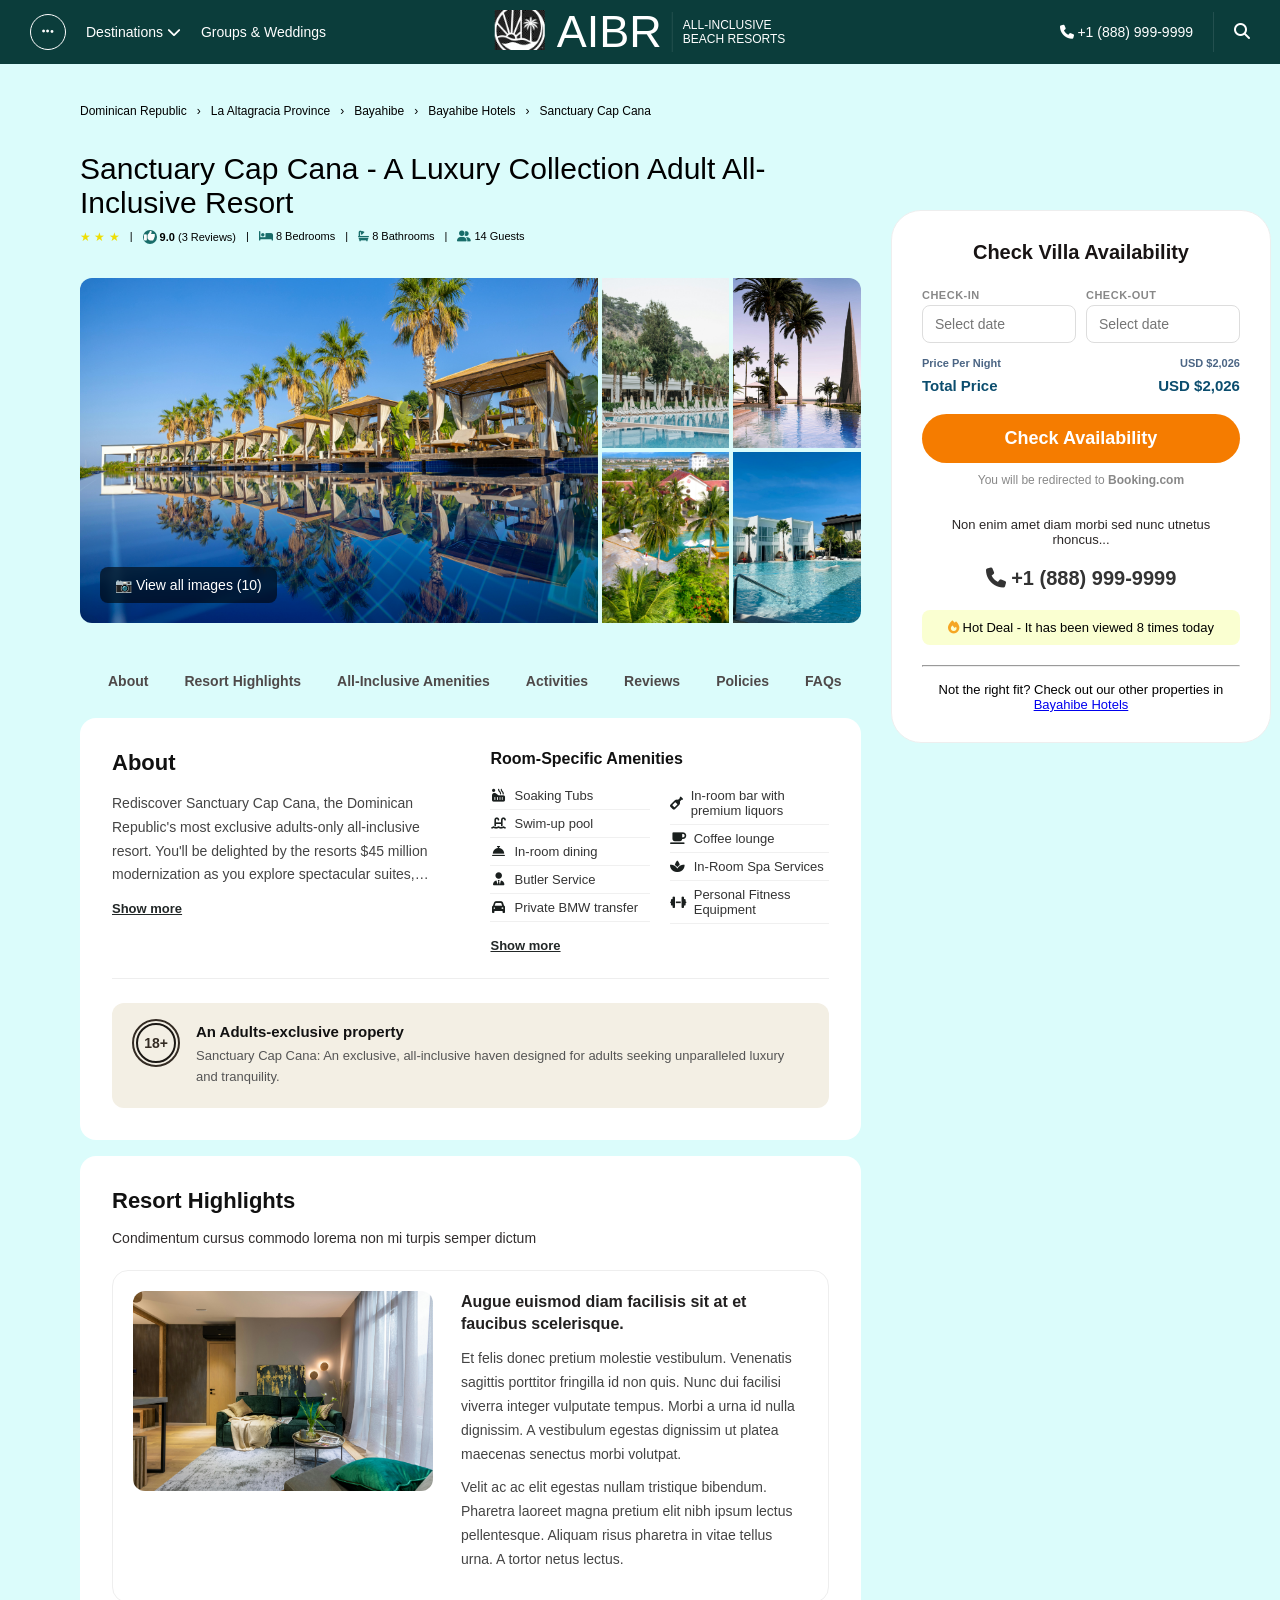
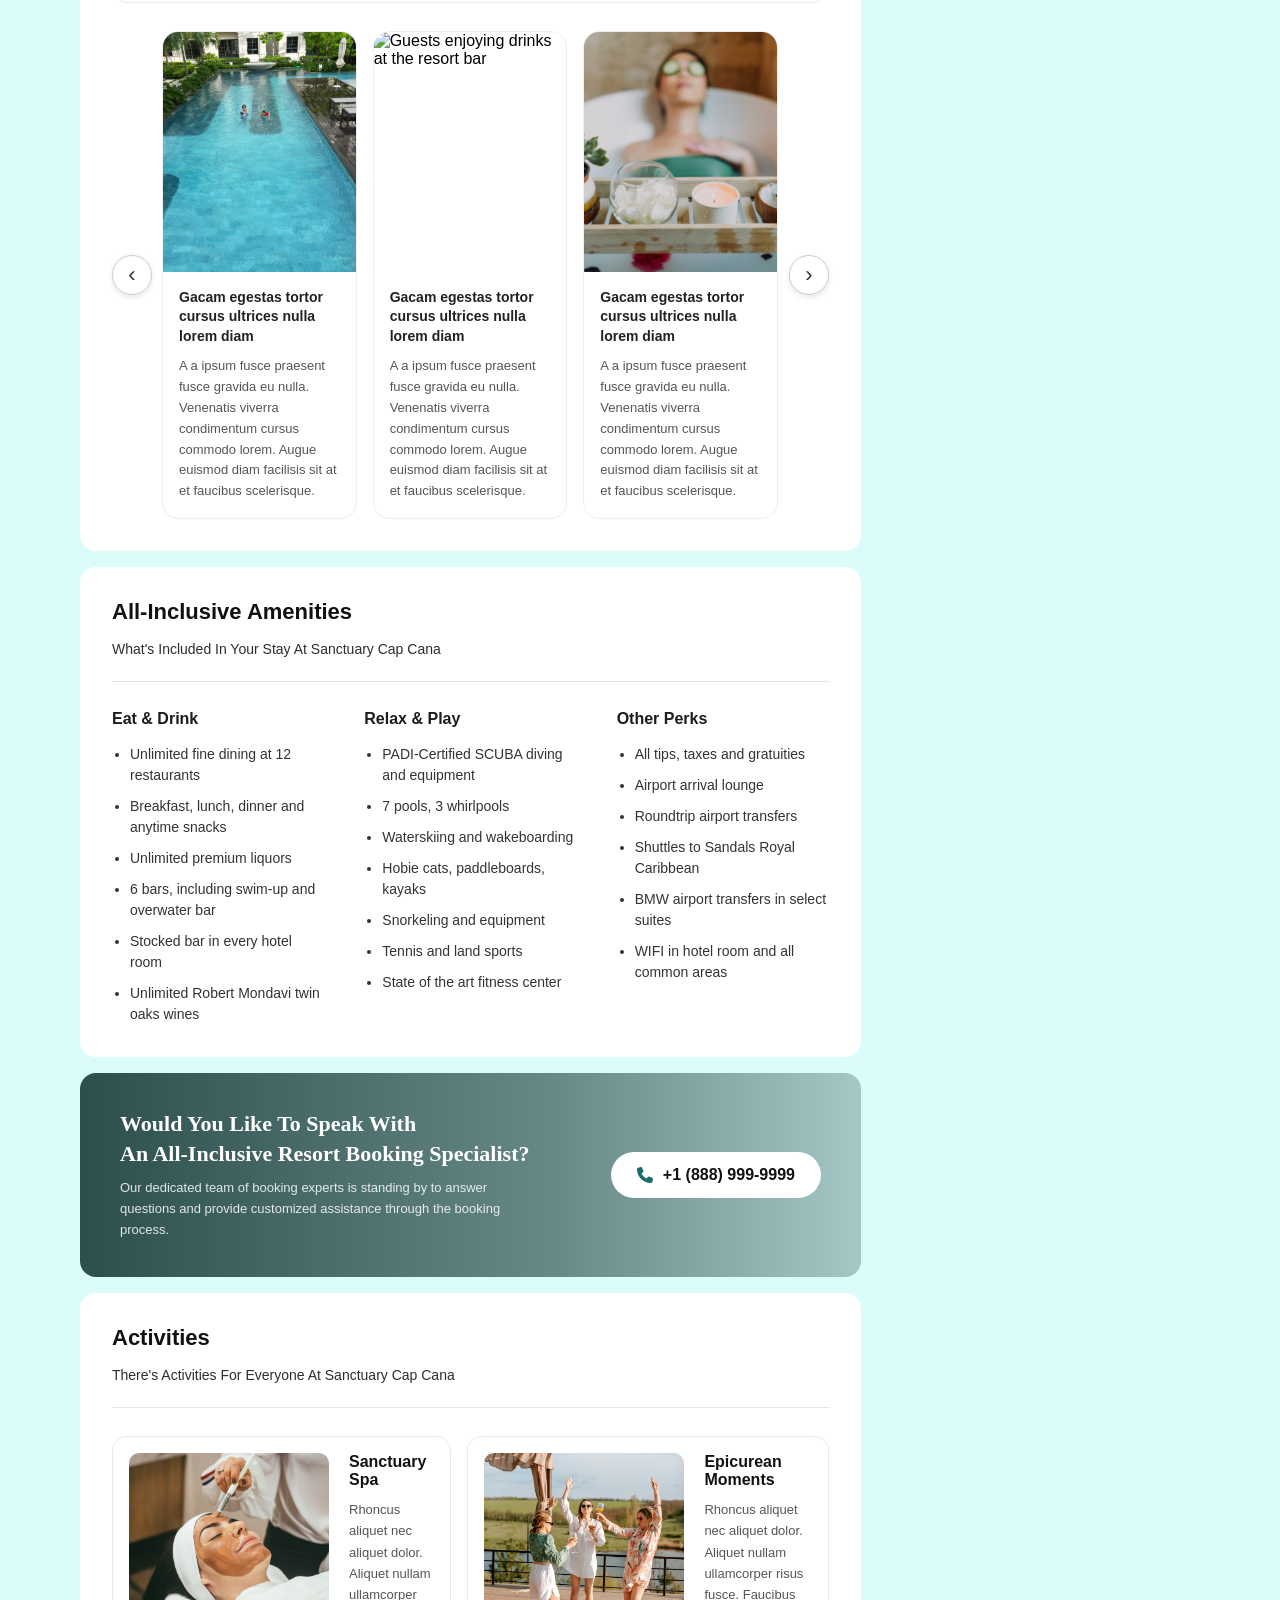
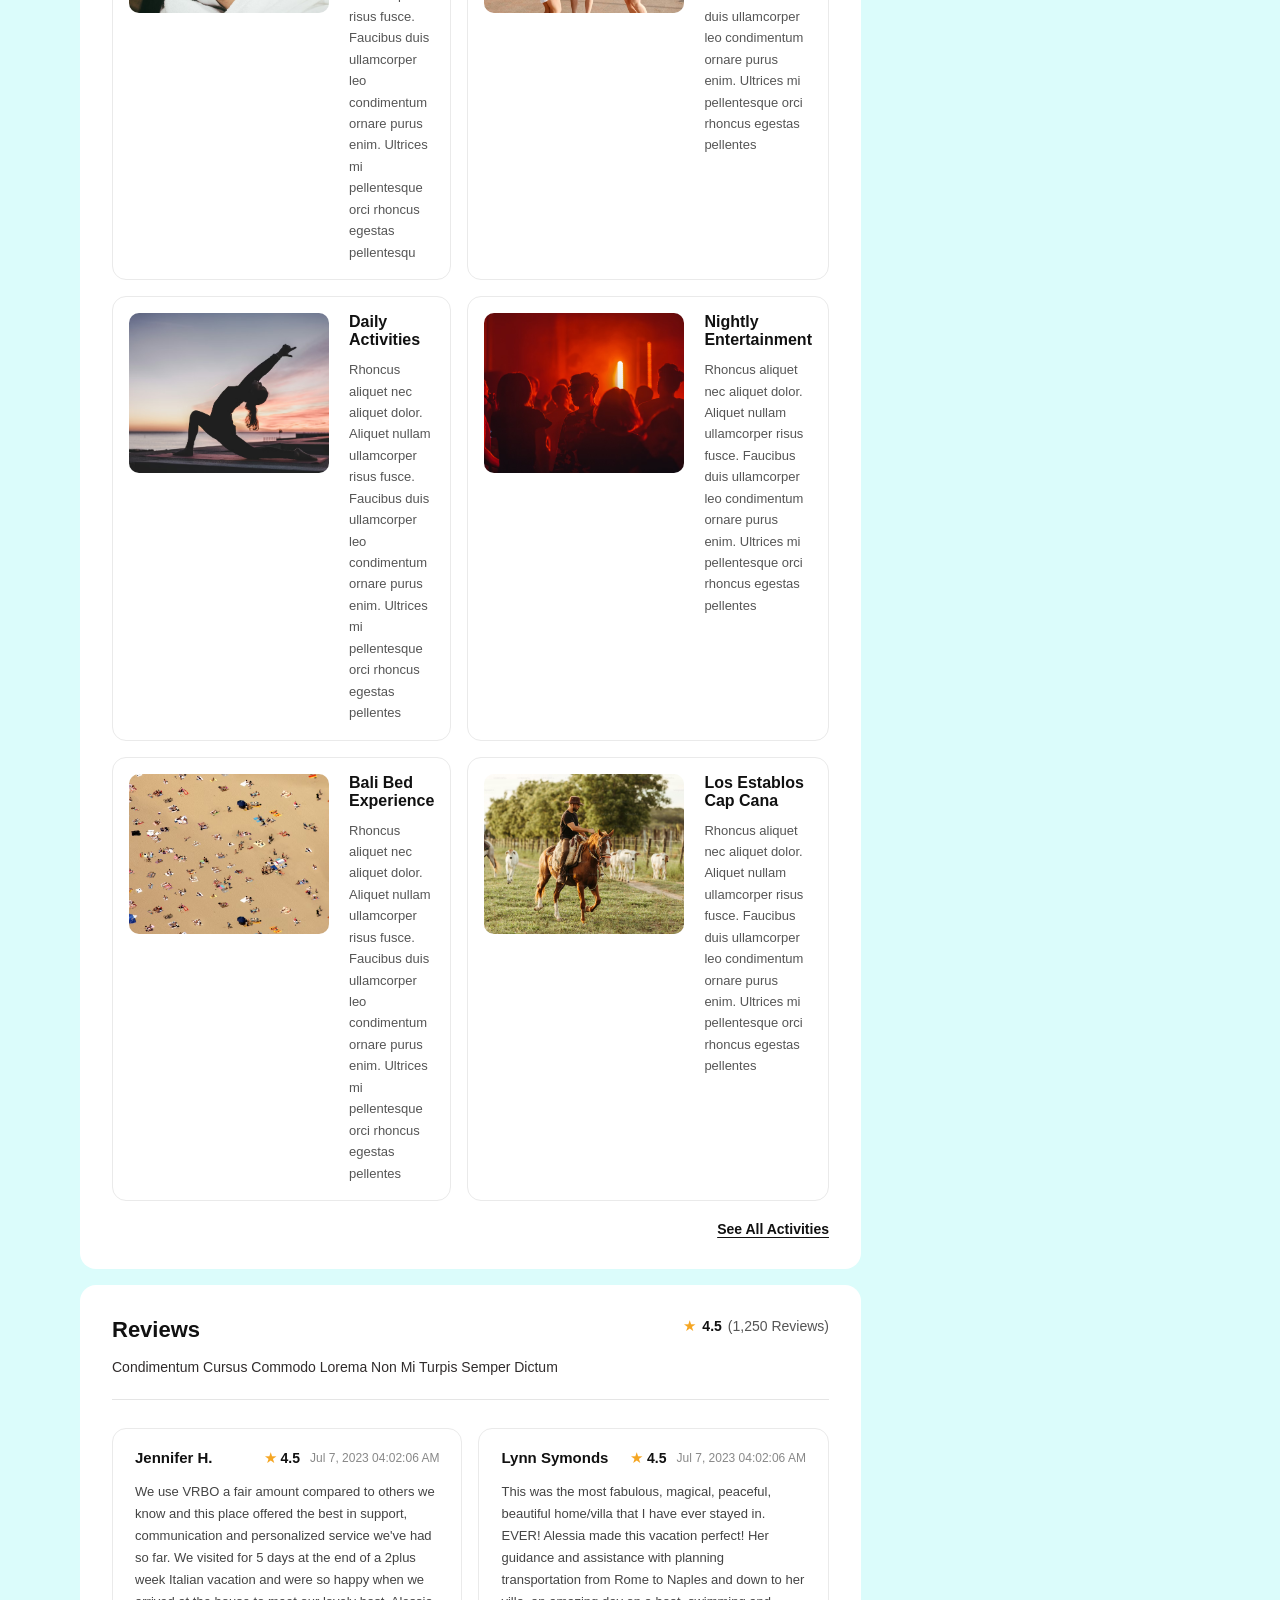
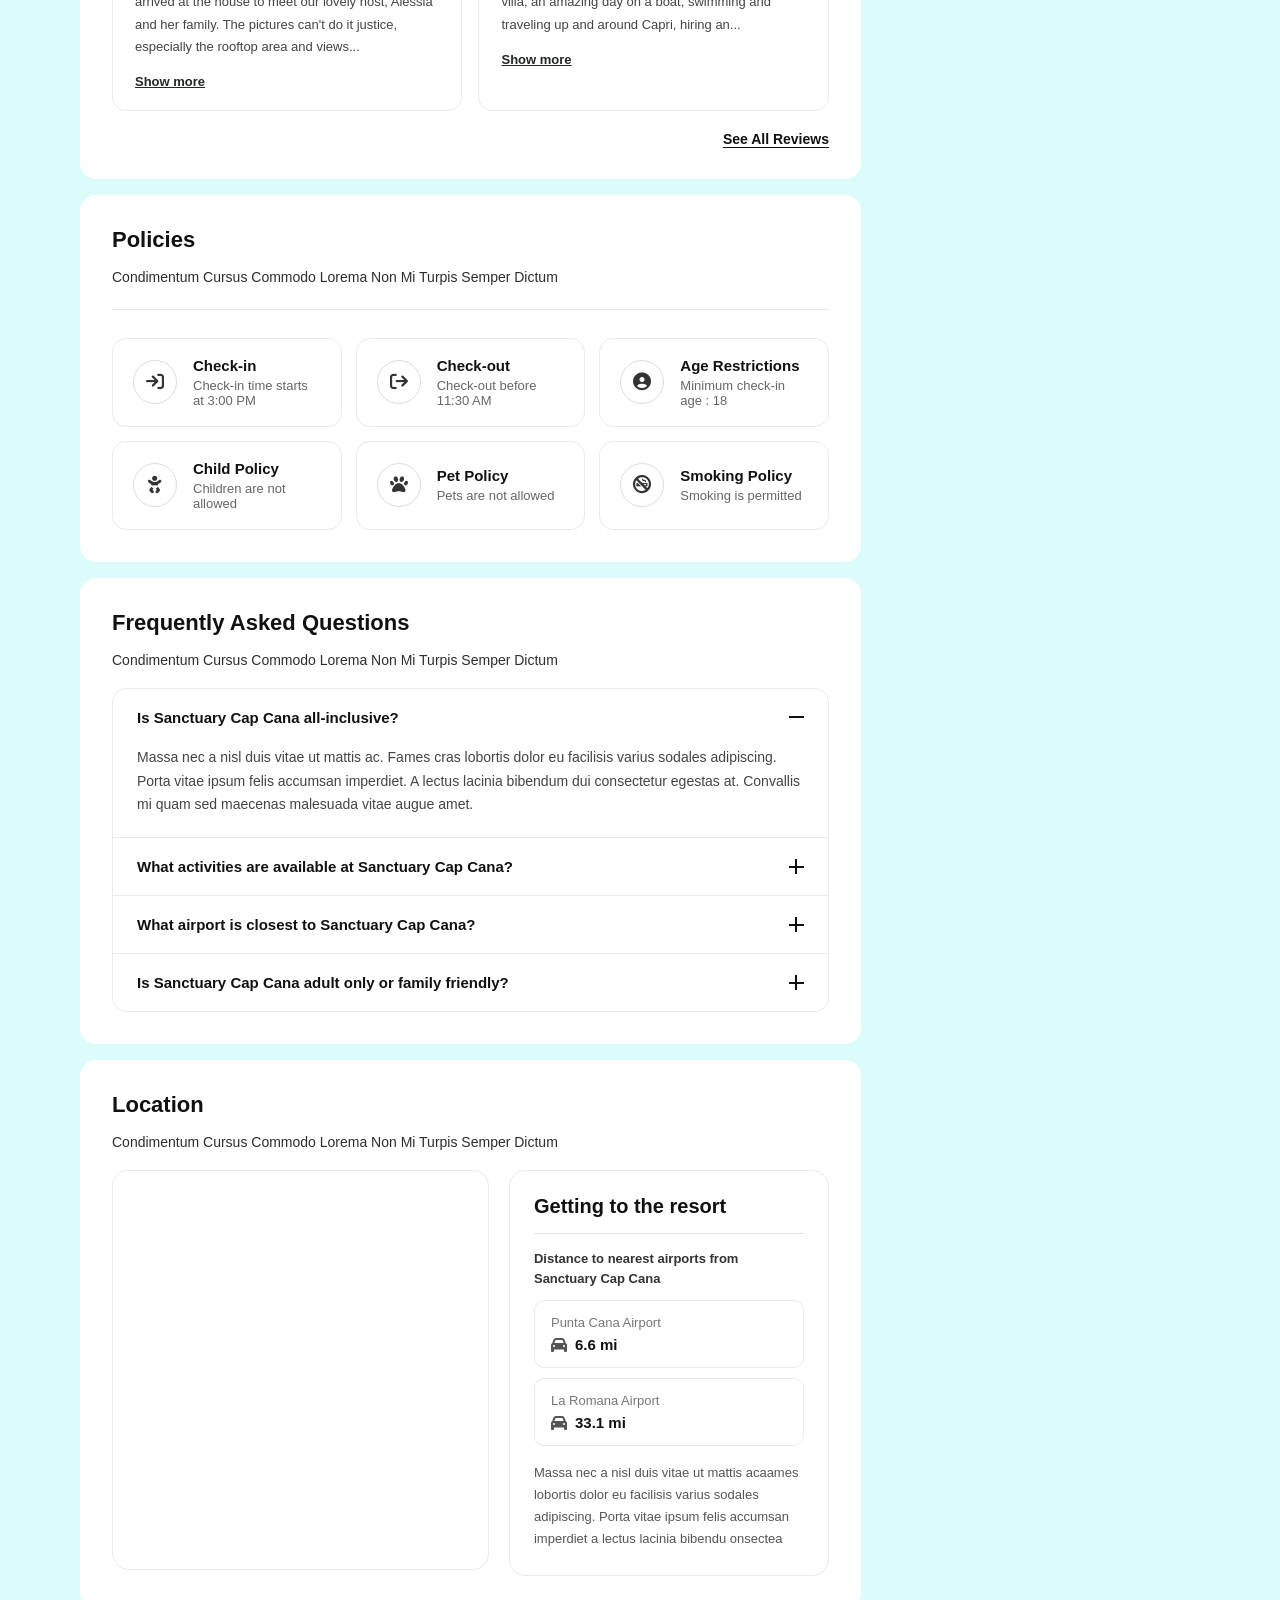
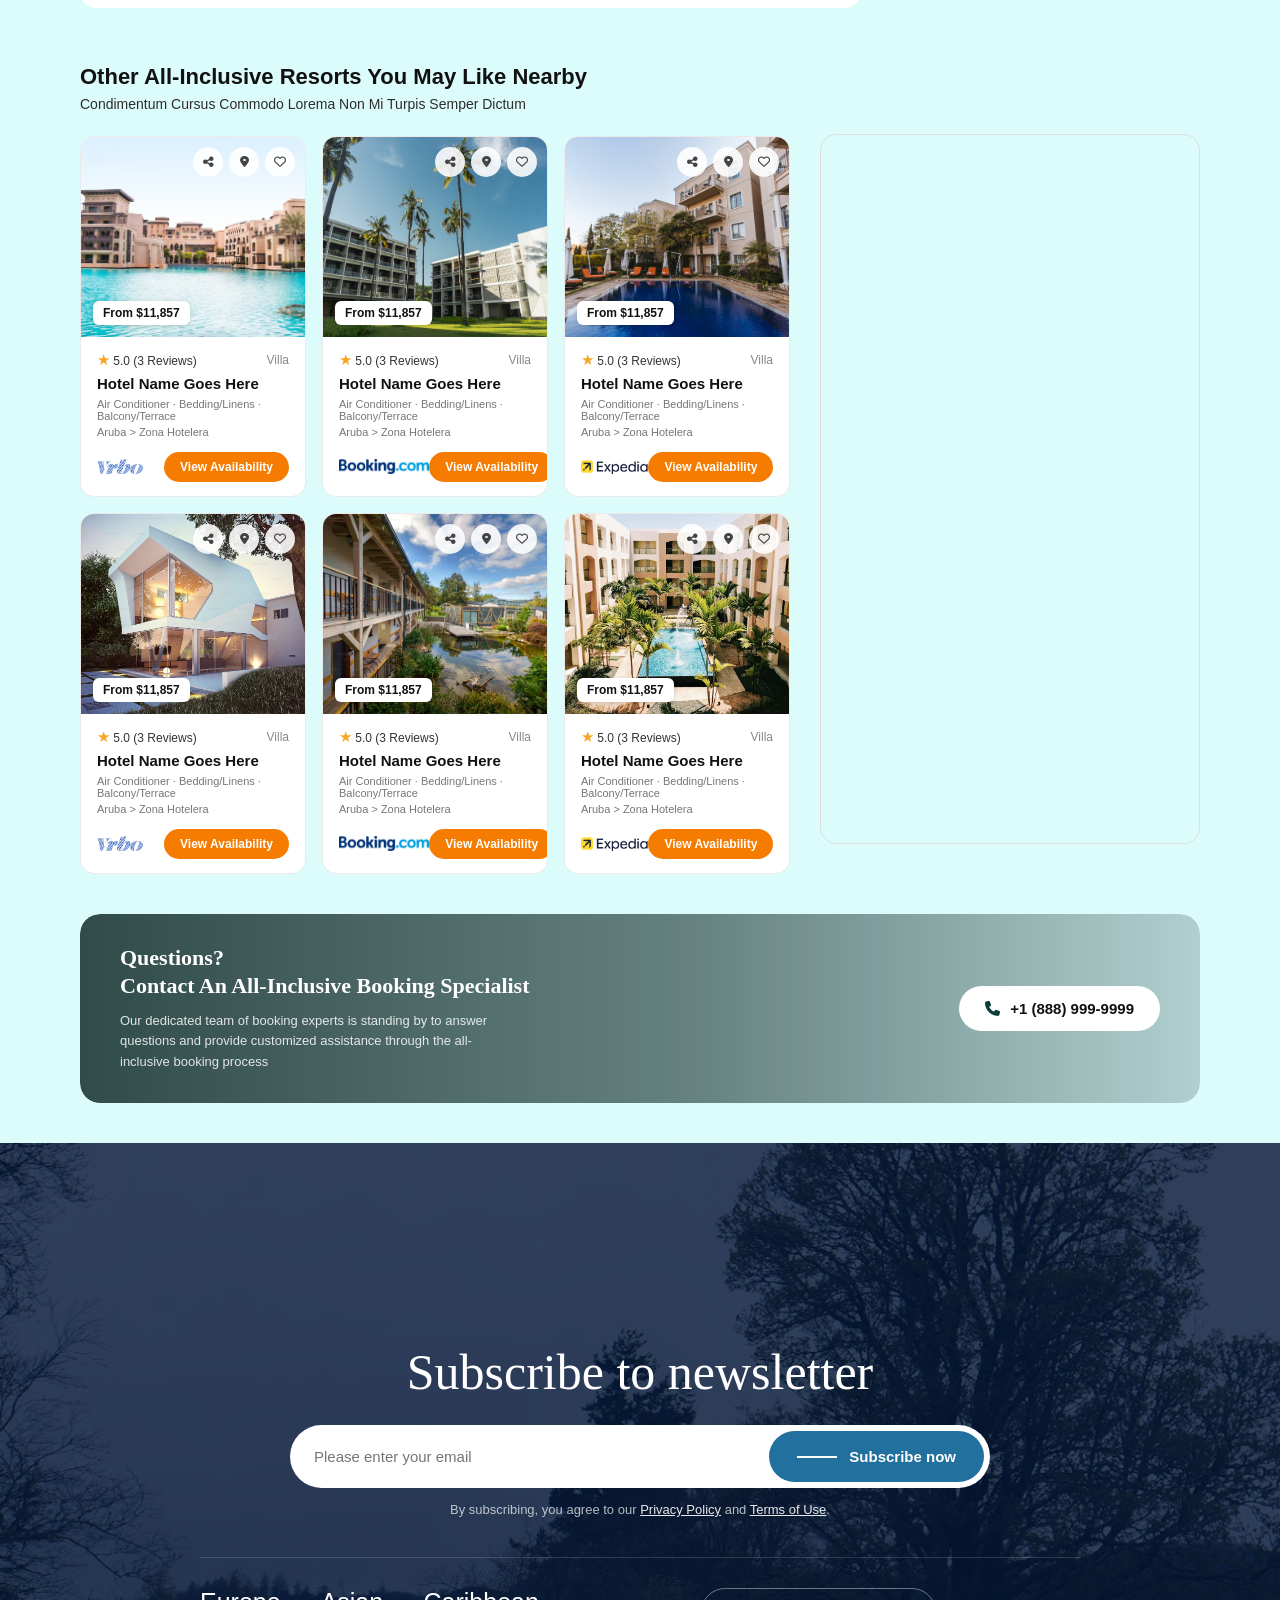
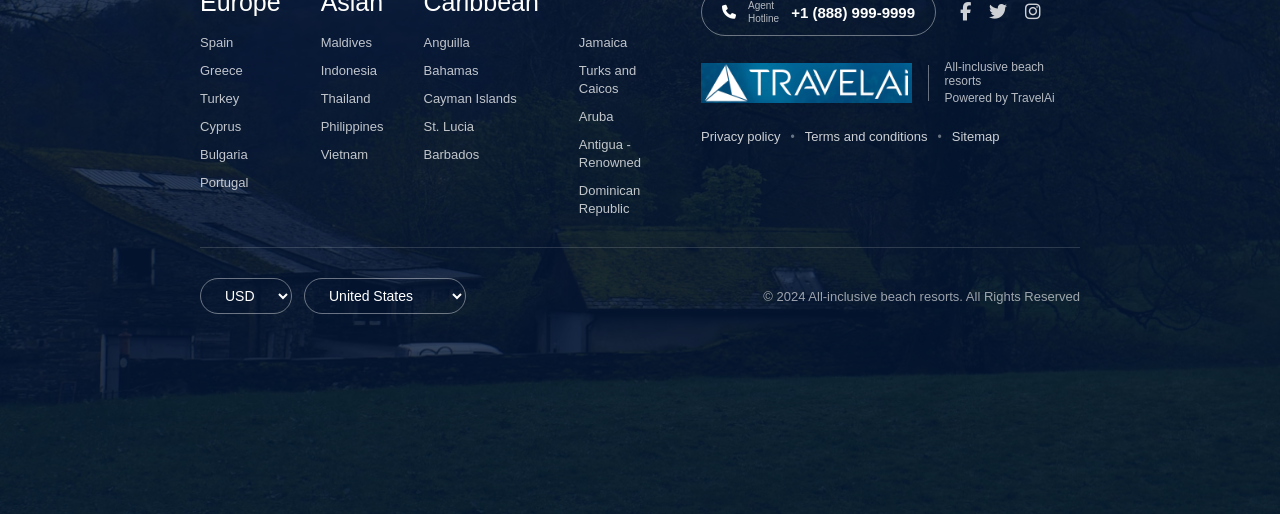
==== commit e683a4eb: "implement hotel datepicker layout with improved date selection behavior" ====
--- a/frontend/index.html
+++ b/frontend/index.html
@@ -8,7 +8,8 @@
 
     <!-- Font Awesome -->
     <link rel="stylesheet" href="https://cdnjs.cloudflare.com/ajax/libs/font-awesome/6.5.0/css/all.min.css">
-
+    <!-- Hotel Datepicker CSS -->
+    <link rel="stylesheet" href="https://cdn.jsdelivr.net/npm/hotel-datepicker@4.4.0/dist/css/hotel-datepicker.min.css">
     <link rel="stylesheet" href="css/styles.css">
 </head>
 
@@ -86,7 +87,7 @@
             <div class="main-image">
                 <img src="assests/main/image.jpg" alt="resort-image">
                 <button type="button" class="view-all-btn">
-                    <span class="icon">📷</span> View all images (180)
+                    <span class="icon">📷</span> View all images (10)
                 </button>
             </div>
 
@@ -105,40 +106,42 @@
                 <form action="#">
                     <h2>Check Villa Availability</h2>
 
-                    <!-- date selector -->
+                    <!-- Single input — Hotel Datepicker fills it with "checkin - checkout" -->
                     <div class="date-row">
-                        <select class="select-date" aria-label="Check-in date">
-                            <option value="">June 26</option>
-                            <option value="">June 27</option>
-                            <option value="">June 28</option>
-                        </select>
-                        <select class="select-date" aria-label="Check-out date">
-                            <option value="">June 29</option>
-                            <option value="">July 1</option>
-                            <option value="">July 2</option>
-                        </select>
-                    </div>
-
-                    <!-- status msg -->
-                    <div class="status-box">
+                        <div class="date-field">
+                            <label for="checkin">Check-in</label>
+                            <input type="text" id="checkin" class="select-date" placeholder="Select date" readonly
+                                aria-label="Check-in date">
+                        </div>
+                        <div class="date-field">
+                            <label for="checkout">Check-out</label>
+                            <input type="text" id="checkout" class="select-date" placeholder="Select date" readonly
+                                aria-label="Check-out date">
+                        </div>
+                    </div>
+
+                    <!-- Hidden input for Hotel Datepicker -->
+                    <input type="text" id="rangePicker" class="hidden-input">
+
+                    <!-- Status message — hidden until dates selected -->
+                    <div class="status-box" id="status-box" style="display:none;">
                         <span><i class="fa-solid fa-check check"></i></span> Dates selected are available
                     </div>
 
-                    <!-- pricing -->
+                    <!-- Pricing -->
                     <div class="price-info">
                         <div class="price-line">
                             <span>Price Per Night</span>
-                            <span>USD $600</span>
+                            <span id="price-per-night">USD $2,026</span>
                         </div>
                         <div class="price-line-total">
                             <span>Total Price</span>
-                            <span>USD $600</span>
+                            <span id="total-price">USD $2,026</span>
                         </div>
                     </div>
 
                     <button type="submit" class="btn-primary">Check Availability</button>
                     <p class="redirect-text">You will be redirected to <strong>Booking.com</strong></p>
-
                 </form>
 
                 <div class="card-footer">
@@ -179,16 +182,24 @@
                 <!-- Left: Description -->
                 <div class="about-description">
                     <h2>About</h2>
-                    <p>Rediscover Sanctuary Cap Cana, the Dominican Republic's most exclusive adults-only all-inclusive
-                        resort.</p>
-                    <p>You'll be delighted by the resorts $45 million modernization as you explore spectacular suites,
-                        artfully crafted lobbies, updated restaurants and bars, enhanced world-class spa and
-                        state-of-the-art fitness center. Sanctuary Cap Cana, A Luxury Collection Adult All-Inclusive
-                        Resort is located in Cap Cana, a private gated community retreat inside Punta Cana. Cap Cana is
-                        made up of 30,000 acres of flawless beaches...</p>
-                    <a href="#" class="show-more">Show more</a>
-                </div>
-
+                    <p id="about-text" class="clamp-text">
+                        Rediscover Sanctuary Cap Cana, the Dominican Republic's most exclusive
+                        adults-only all-inclusive resort. You'll be delighted by the resorts
+                        $45 million modernization as you explore spectacular suites, artfully
+                        crafted lobbies, updated restaurants and bars, enhanced world-class spa
+                        and state-of-the-art fitness center. Sanctuary Cap Cana, A Luxury
+                        Collection Adult All-Inclusive Resort is located in Cap Cana, a private
+                        gated community retreat inside Punta Cana. Cap Cana is made up of
+                        30,000 acres of flawless beaches. The resort features 323 luxury suites,
+                        each with a private balcony or terrace overlooking the stunning Caribbean
+                        Sea. Guests enjoy world-class dining at 10 restaurants, unlimited premium
+                        beverages, and access to an award-winning spa. The pristine beach
+                        stretches over 1.5 miles of white sand, offering water sports,
+                        snorkeling, and kayaking.
+                    </p>
+
+                    <a href="#" class="show-more" id="about-toggle">Show more</a>
+                </div>
                 <!-- Right: Amenities -->
                 <div class="about-amenities">
                     <h3>Room-Specific Amenities</h3>
@@ -1036,7 +1047,17 @@
             </div>
         </div>
 
+        <!-- Gallery modal -->
         <script src="js/gallery.js"></script>
+        <script src="js/showmore.js"></script>
+        <!-- fecha.js — required by Hotel Datepicker -->
+        <script src="https://cdn.jsdelivr.net/npm/fecha@4.2.3/lib/fecha.umd.js"></script>
+
+        <!-- Hotel Datepicker JS — must come after fecha.js -->
+        <script src="https://cdn.jsdelivr.net/npm/hotel-datepicker@4.4.0/dist/js/hotel-datepicker.min.js"></script>
+
+        <!-- Datepicker initialization -->
+        <script src="js/datepicker.js"></script>
 </body>
 
 </html>
--- a/frontend/css/styles.css
+++ b/frontend/css/styles.css
@@ -136,7 +136,6 @@
 main {
   margin-top: 40px;
   padding: 0 80px;
-  /* change margin-left to padding */
   display: grid;
   grid-template-columns: 1fr 400px;
   grid-template-rows: auto auto auto auto auto auto auto;
@@ -144,6 +143,21 @@
   align-items: start;
 }
 
+@media (max-width: 1024px) {
+  main {
+    padding: 0 40px;
+    grid-template-columns: 1fr 350px;
+  }
+}
+
+@media (max-width: 768px) {
+  main {
+    padding: 0 20px;
+    grid-template-columns: 1fr;
+    margin-top: 30px;
+  }
+}
+
 .nav-bar {
   grid-column: 1 / 2;
   display: flex;
@@ -161,6 +175,12 @@
 .resort-property p {
   font-size: 30px;
   margin-bottom: 10px;
+}
+
+@media (max-width: 768px) {
+  .resort-property p {
+    font-size: 22px;
+  }
 }
 
 .stats {
@@ -202,6 +222,19 @@
   max-width: 1200px;
   border-radius: 12px;
   overflow: hidden;
+}
+
+@media (max-width: 768px) {
+  .gallery {
+    grid-template-columns: 1fr;
+    gap: 8px;
+  }
+  
+  .side-images {
+    display: grid !important;
+    grid-template-columns: 1fr 1fr;
+    gap: 8px;
+  }
 }
 
 .main-image {
@@ -255,14 +288,21 @@
 }
 
 .booking-card {
-  /* margin-top: 190px; */
   width: 380px;
   background-color: white;
   border-radius: 30px;
   padding: 30px;
   font-family: sans-serif;
   box-shadow: #dbfcfb;
-  border: 1px solid #eee
+  border: 1px solid #eee;
+}
+
+@media (max-width: 768px) {
+  .booking-card {
+    width: 100%;
+    padding: 20px;
+    border-radius: 20px;
+  }
 }
 
 .booking-card h2 {
@@ -272,18 +312,128 @@
   margin-bottom: 25px;
 }
 
-.date-row {
-  display: flex;
-  gap: 10px;
-  margin-bottom: 15px;
-}
-
+@media (max-width: 768px) {
+  .booking-card h2 {
+    font-size: 18px;
+    margin-bottom: 20px;
+  }
+}
+
+/* ── Date Field Labels ── */
+.date-field {
+  flex: 1;
+  display: flex;
+  flex-direction: column;
+  gap: 4px;
+}
+
+.date-field label {
+  font-size: 11px;
+  font-weight: 600;
+  color: #888;
+  text-transform: uppercase;
+  letter-spacing: 0.5px;
+}
+
+@media (max-width: 768px) {
+  .date-field label {
+    font-size: 10px;
+  }
+}
+
+/* ── Booking card needs relative position ── */
+.booking-card {
+  position: relative;
+}
+
+/* ── Datepicker calendar position ── */
+.datepicker {
+  position: absolute !important;
+  top: auto !important;
+  left: -28px !important;
+  z-index: 999 !important;
+}
+
+@media (max-width: 768px) {
+  .datepicker {
+    left: 0 !important;
+    right: 0 !important;
+    max-width: 100% !important;
+  }
+}
+
+.datepicker {
+  position: absolute !important;
+  top: auto !important;
+  left: -28px !important;       /* align with card edge */
+  right: -28px !important;
+  width: auto !important;
+  z-index: 999 !important;
+  border-radius: 12px !important;
+  box-shadow: 0 8px 30px rgba(0, 0, 0, 0.15) !important;
+  border: 1px solid #eee !important;
+  font-family: Arial, sans-serif !important;
+}
+
+/* ── Both months fit inside card ── */
+.datepicker__months {
+  width: 100% !important;
+}
+
+.datepicker__month {
+  width: 50% !important;
+  padding: 8px !important;
+  box-sizing: border-box !important;
+}
+
+/* ── Past dates disabled ── */
+.datepicker__month-day--disabled {
+  color: #ccc !important;
+  cursor: not-allowed !important;
+  text-decoration: line-through !important;
+  pointer-events: none !important;
+}
+
+/* ── Selected range ── */
+.datepicker__month-day--selected,
+.datepicker__month-day--first-day-selected,
+.datepicker__month-day--last-day-selected {
+  background-color: #186d6a !important;
+  color: #fff !important;
+}
+
+.datepicker__month-day--hovering {
+  background-color: #e9f7f6 !important;
+  color: #111 !important;
+}
+
+/* ── Date Inputs ── */
 .select-date {
-  flex: 1;
-  padding: 12px;
+  width: 100%;
+  padding: 10px 12px;
   border: 1px solid #ddd;
   border-radius: 8px;
-  font-size: 16px;
+  font-size: 14px;
+  background: #fff;
+  cursor: pointer;
+  color: #111;
+}
+
+.select-date:focus {
+  outline: none;
+  border-color: #186d6a;
+}
+
+.hidden-input {
+  position: absolute;
+  opacity: 0;
+  pointer-events: none;
+}
+
+.date-row {
+  display: flex;
+  gap: 10px;
+  margin-bottom: 14px;
 }
 
 .status-box {
@@ -330,11 +480,23 @@
   background: #f57c00;
   color: white;
   border: none;
-  padding: 10px;
+  padding: 14px;
   border-radius: 30px;
   font-size: 18px;
   font-weight: bold;
   cursor: pointer;
+  transition: background 0.3s;
+}
+
+.btn-primary:hover {
+  background: #e67300;
+}
+
+@media (max-width: 768px) {
+  .btn-primary {
+    padding: 12px;
+    font-size: 16px;
+  }
 }
 
 .redirect-text {
@@ -380,6 +542,30 @@
   font-size: 13px;
   margin-top: 15px;
   font-family: sans-serif;
+}
+
+.side-bar {
+  grid-column: 2 / 3;
+  grid-row: 1 / 4;
+  position: sticky;
+}
+
+@media (max-width: 768px) {
+  .side-bar {
+    grid-column: 1 / 2;
+    grid-row: auto;
+    position: static;
+    margin-top: 30px;
+  }
+}
+
+@media (max-width: 768px) {
+  .side-bar {
+    grid-column: 1 / 2;
+    grid-row: auto;
+    position: static;
+    margin-top: 20px;
+  }
 }
 
 .side-bar {
@@ -448,6 +634,19 @@
   color: #444;
   line-height: 1.7;
   margin-bottom: 12px;
+}
+
+/* ── About Section: Show More / Show Less ── */
+.about-description p.clamp-text {
+  overflow: hidden;
+  text-overflow: ellipsis;
+  display: -webkit-box;
+  -webkit-line-clamp: 4;
+  -webkit-box-orient: vertical;
+}
+
+.about-description p.clamp-text.expanded {
+  -webkit-line-clamp: unset;
 }
 
 .about-amenities h3 {
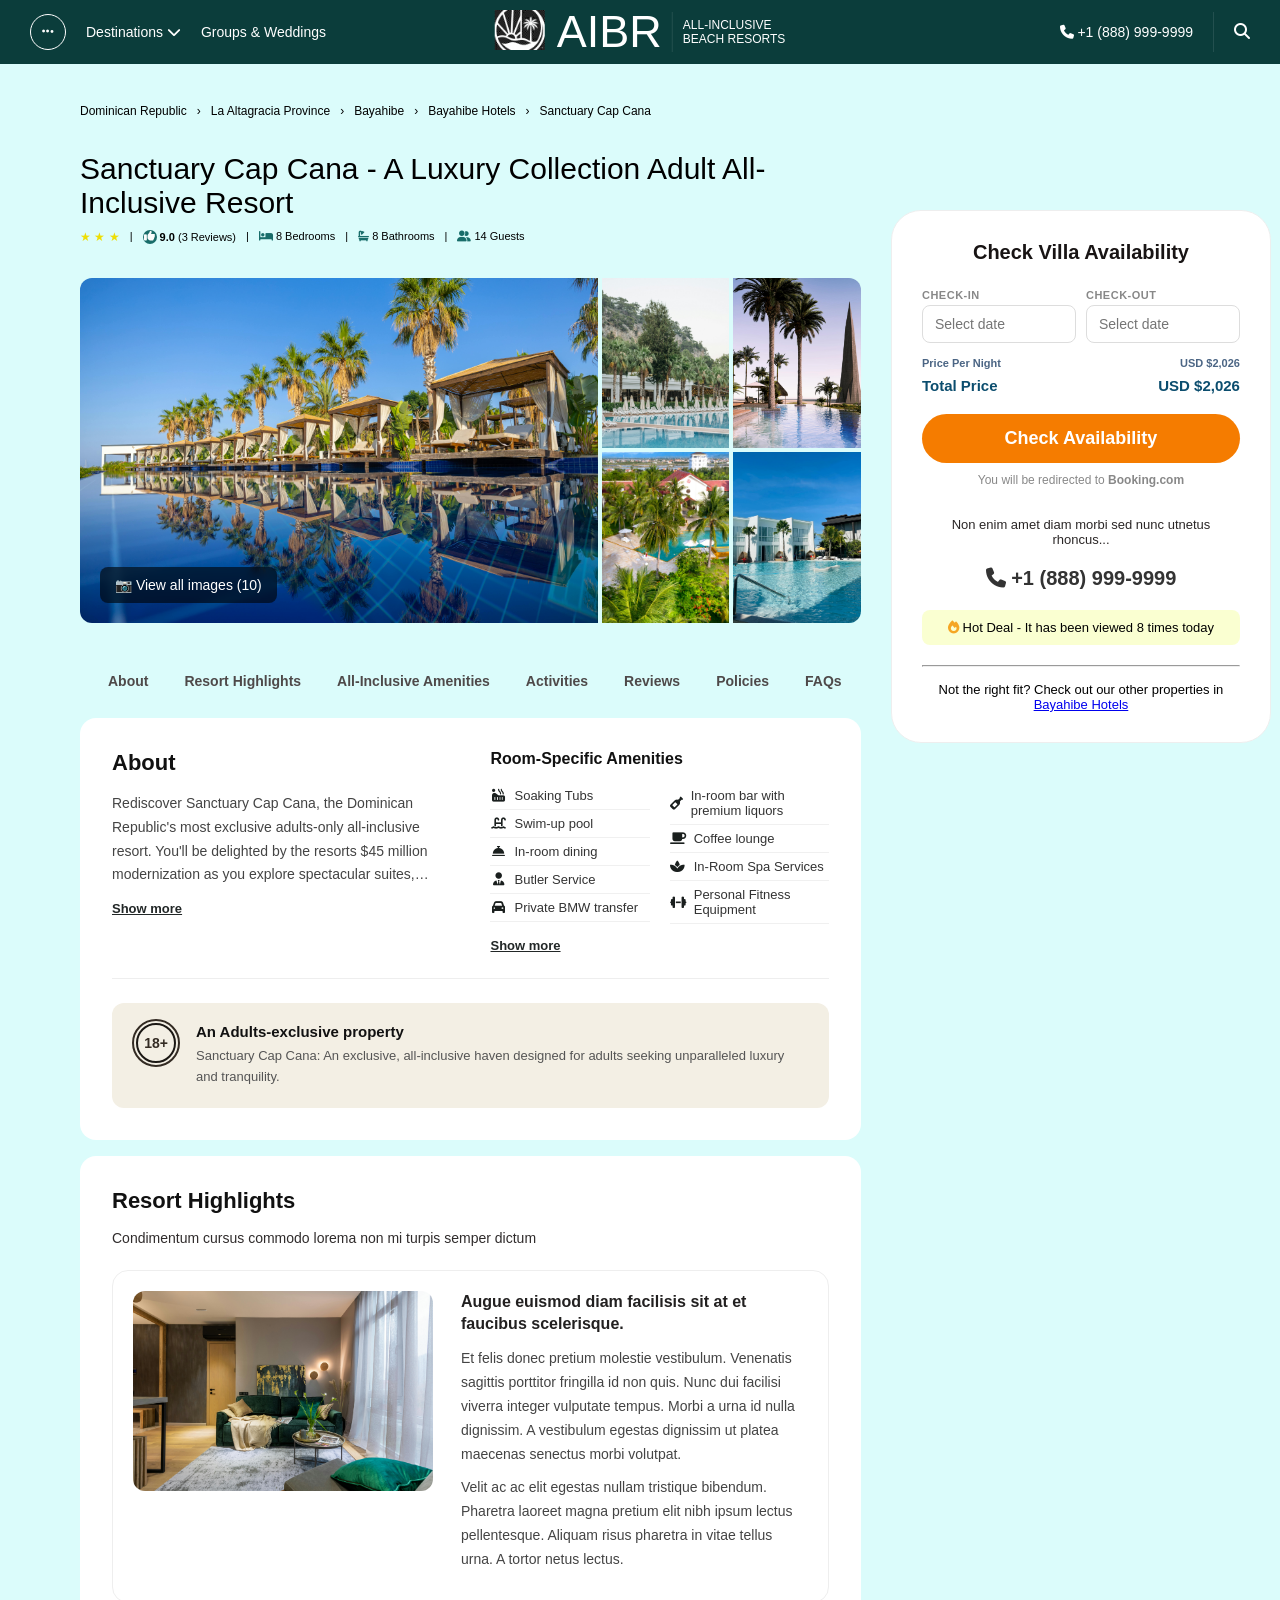
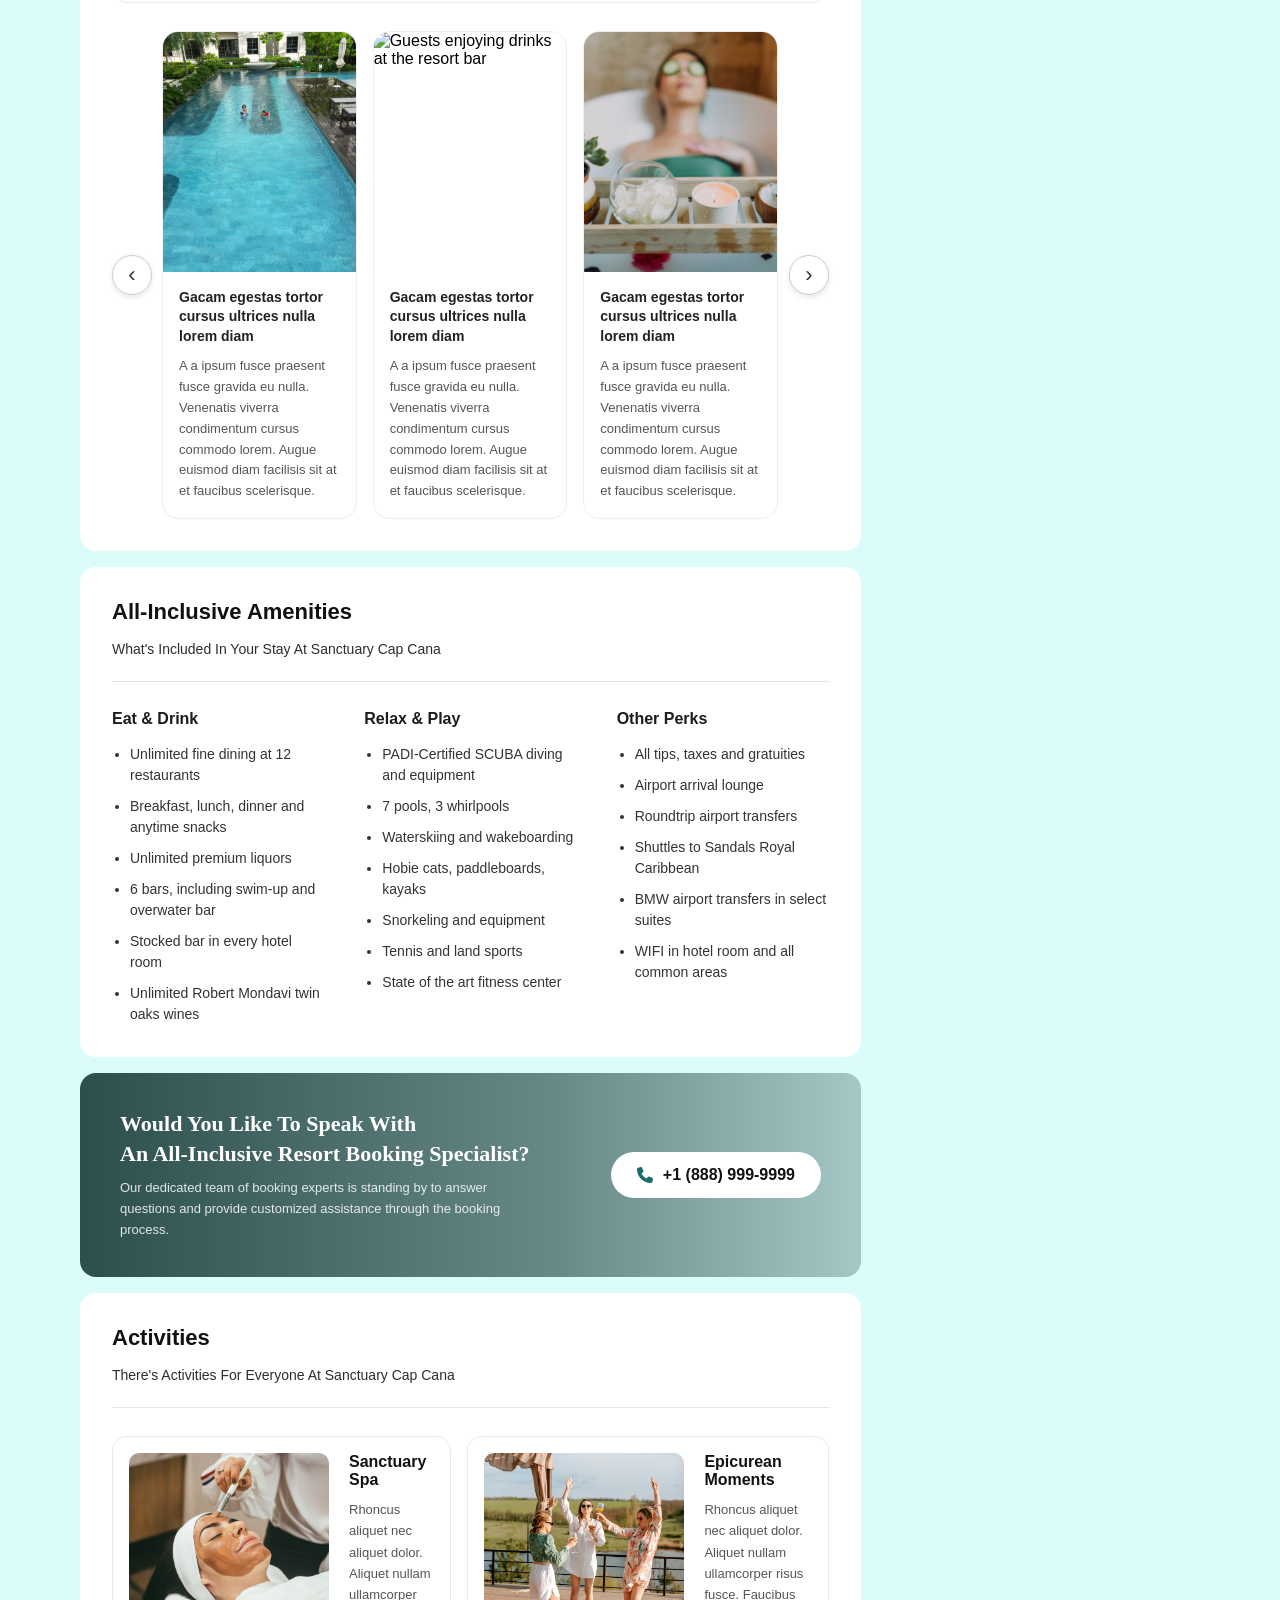
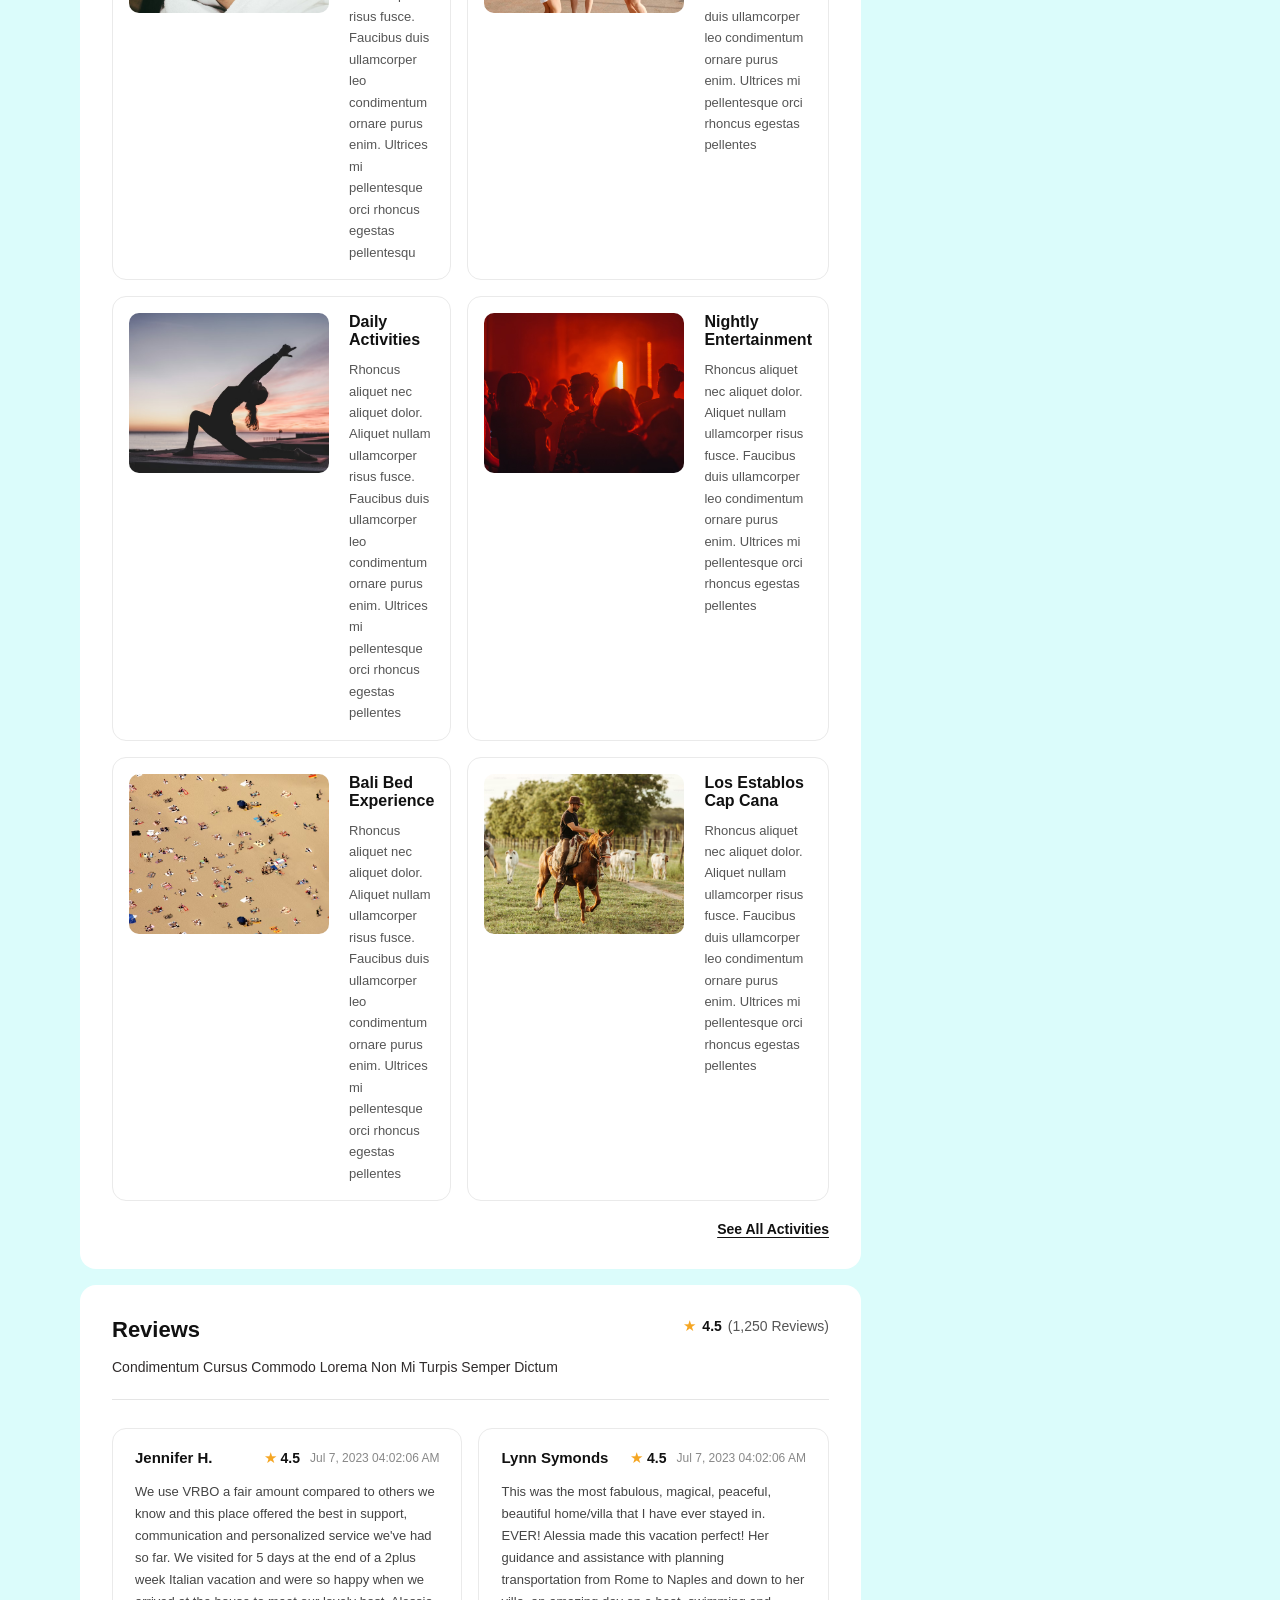
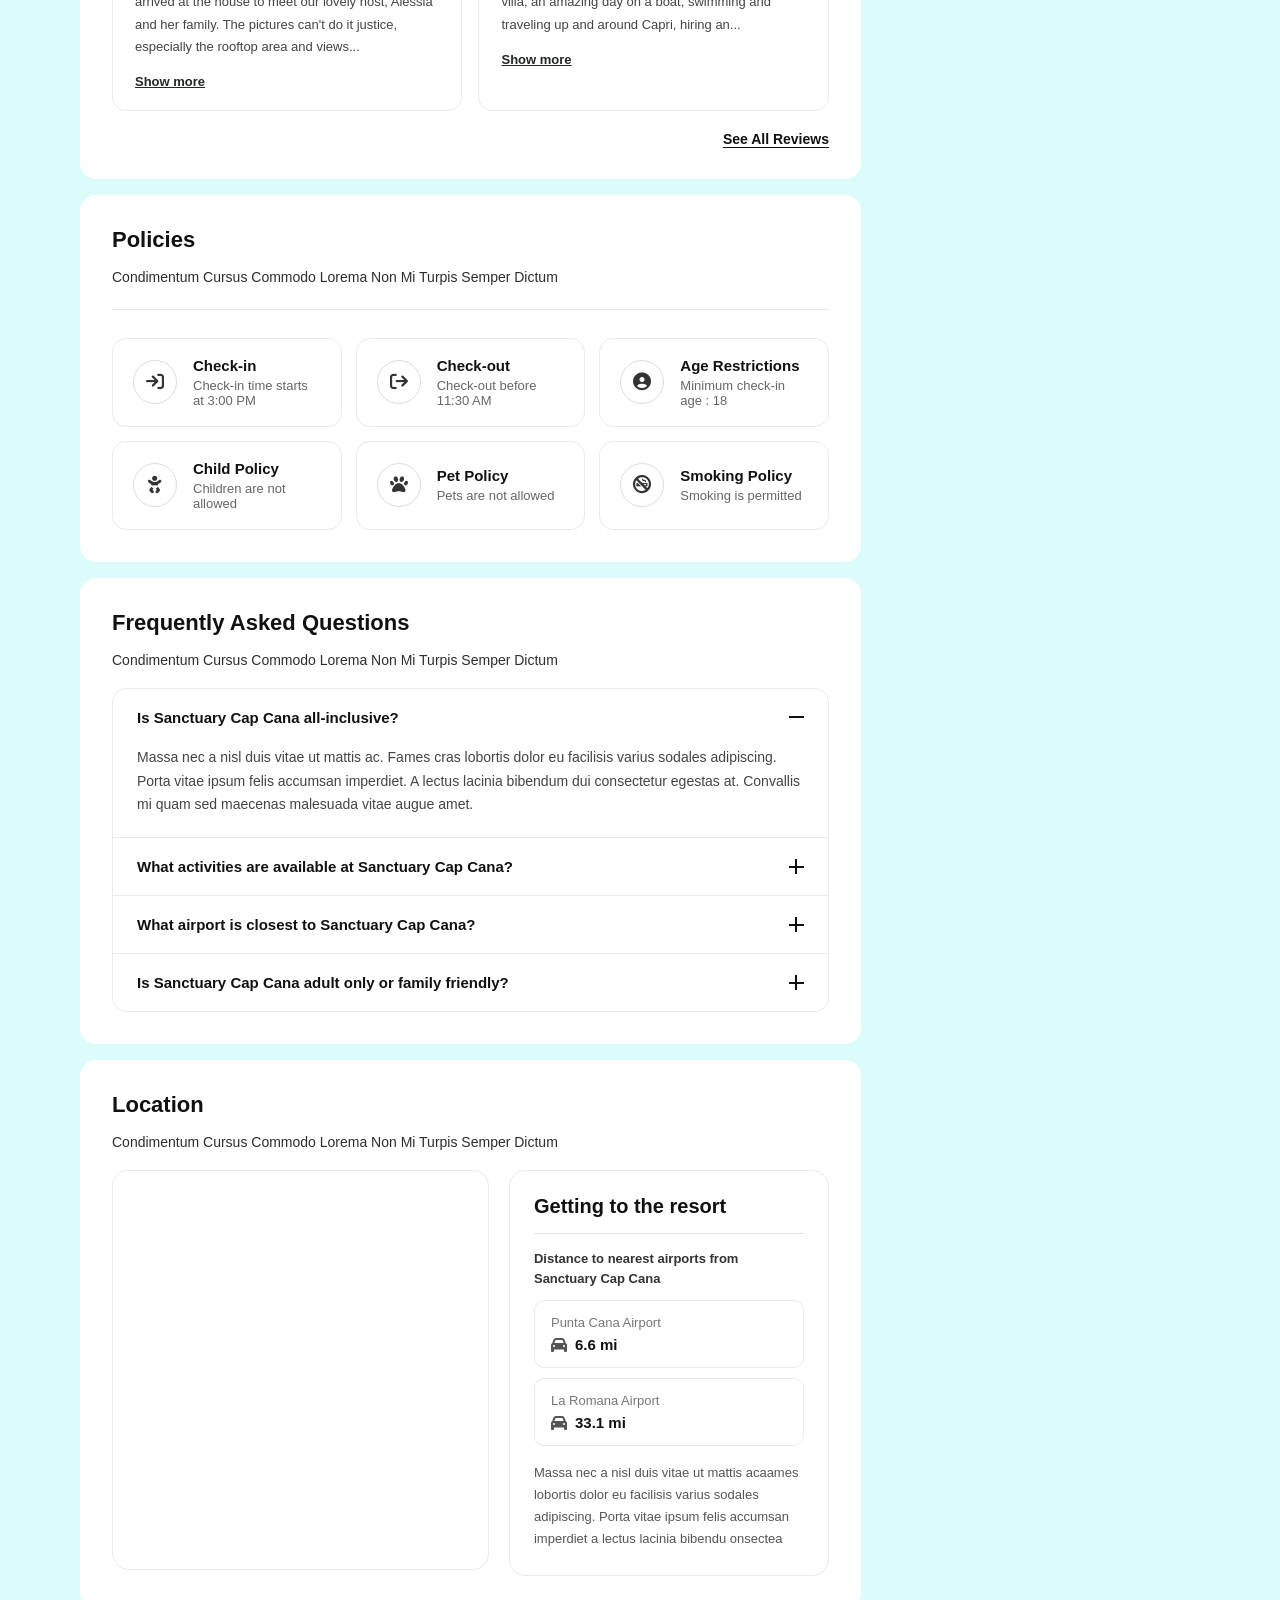
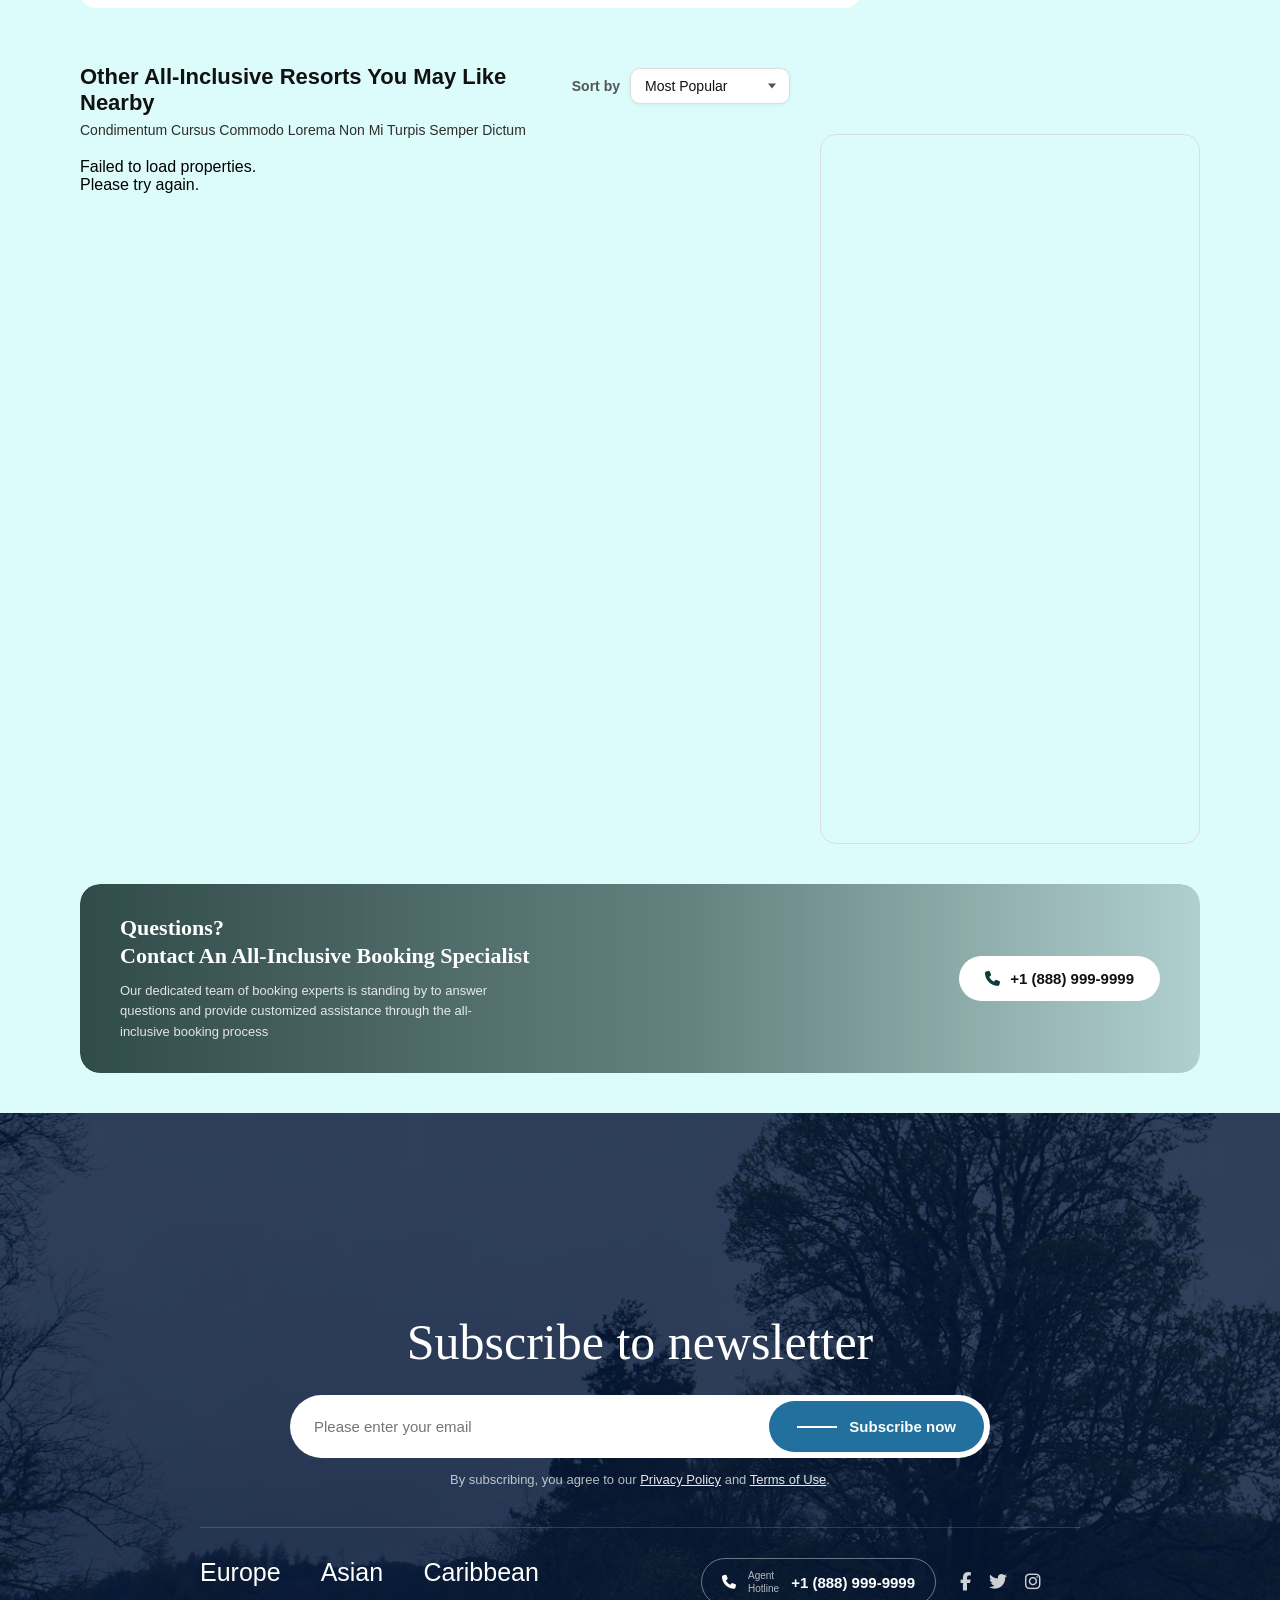
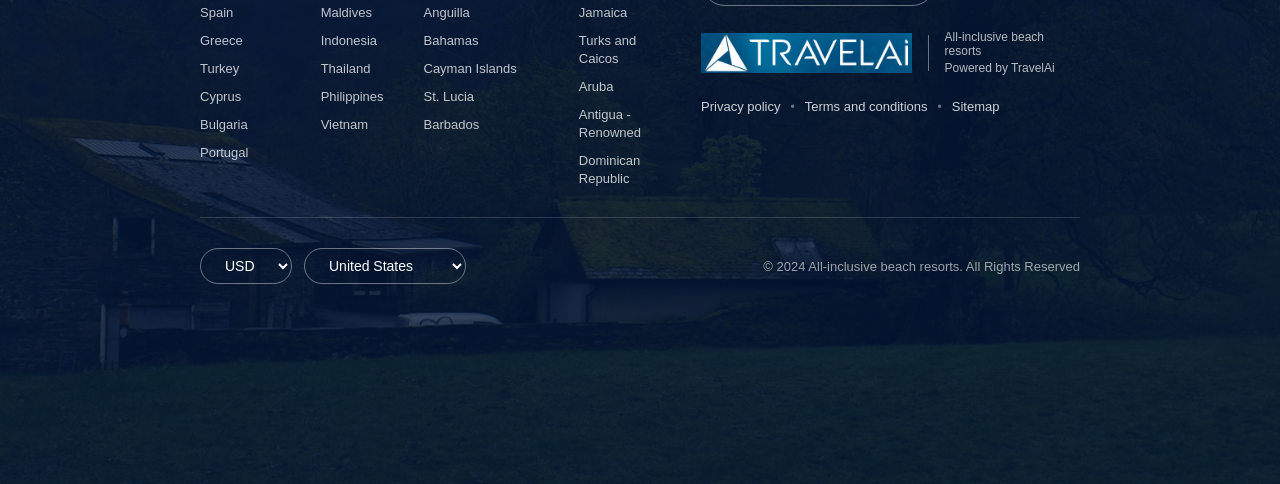
==== commit a95a6fa5: "add nearby properties sorting with dynamic API fetching" ====
--- a/frontend/index.html
+++ b/frontend/index.html
@@ -654,213 +654,49 @@
 
     </main>
 
+
     <section class="nearby-section" aria-label="Other resorts nearby">
         <div class="nearby-inner">
 
             <div class="nearby-content">
+
+                <!-- Header with title and sort dropdown -->
                 <div class="nearby-heading">
-                    <h2>Other All-Inclusive Resorts You May Like Nearby</h2>
-                    <p class="section-subtitle">Condimentum Cursus Commodo Lorema Non Mi Turpis Semper Dictum</p>
-                </div>
-
-                <div class="property-grid">
-
-                    <!-- Card 1 -->
-                    <article class="property-card">
-                        <div class="property-img-wrap">
-                            <img src="assests/others/image1.png" alt="Beachfront all-inclusive resort with ocean view"
-                                width="320" height="200" loading="lazy">
-                            <span class="price-tag">From $11,857</span>
-                            <div class="card-actions">
-                                <button type="button" aria-label="Share"><i class="fas fa-share-alt"></i></button>
-                                <button type="button" aria-label="View on map"><i
-                                        class="fas fa-map-marker-alt"></i></button>
-                                <button type="button" aria-label="Save to wishlist"><i
-                                        class="far fa-heart"></i></button>
-                            </div>
+                    <div class="nearby-heading-text">
+                        <h2>Other All-Inclusive Resorts You May Like Nearby</h2>
+                        <p class="section-subtitle">Condimentum Cursus Commodo Lorema Non Mi Turpis Semper Dictum</p>
+                    </div>
+
+                    <div class="sort-wrapper">
+                        <label for="sort-select">Sort by</label>
+                        <div class="sort-select-wrapper">
+                            <select id="sort-select" aria-label="Sort properties by">
+                                <option value="most-popular" selected>Most Popular</option>
+                                <option value="highest-price">Highest Price</option>
+                                <option value="lowest-price">Lowest Price</option>
+                            </select>
                         </div>
-                        <div class="property-body">
-                            <div class="property-meta">
-                                <span class="property-rating"><span class="star-icon">★</span> 5.0 (3 Reviews)</span>
-                                <span class="property-type">Villa</span>
-                            </div>
-                            <h3 class="property-name">Hotel Name Goes Here</h3>
-                            <p class="property-amenities">Air Conditioner · Bedding/Linens · Balcony/Terrace</p>
-                            <p class="property-location">Aruba &gt; Zona Hotelera</p>
-                            <div class="property-footer">
-                                <img src="assests/logo/vrbo.png" alt="Book on Vrbo" class="booking-logo" height="20">
-                                <a href="#" class="btn-availability">View Availability</a>
-                            </div>
-                        </div>
-                    </article>
-
-                    <!-- Card 2 -->
-                    <article class="property-card">
-                        <div class="property-img-wrap">
-                            <img src="assests/others/image2.png" alt="Luxury resort pool surrounded by tropical gardens"
-                                width="320" height="200" loading="lazy">
-                            <span class="price-tag">From $11,857</span>
-                            <div class="card-actions">
-                                <button type="button" aria-label="Share"><i class="fas fa-share-alt"></i></button>
-                                <button type="button" aria-label="View on map"><i
-                                        class="fas fa-map-marker-alt"></i></button>
-                                <button type="button" aria-label="Save to wishlist"><i
-                                        class="far fa-heart"></i></button>
-                            </div>
-                        </div>
-                        <div class="property-body">
-                            <div class="property-meta">
-                                <span class="property-rating"><span class="star-icon">★</span> 5.0 (3 Reviews)</span>
-                                <span class="property-type">Villa</span>
-                            </div>
-                            <h3 class="property-name">Hotel Name Goes Here</h3>
-                            <p class="property-amenities">Air Conditioner · Bedding/Linens · Balcony/Terrace</p>
-                            <p class="property-location">Aruba &gt; Zona Hotelera</p>
-                            <div class="property-footer">
-                                <img src="assests/logo/booking.png" alt="Book on Booking.com" class="booking-logo"
-                                    height="20">
-                                <a href="#" class="btn-availability">View Availability</a>
-                            </div>
-                        </div>
-                    </article>
-
-                    <!-- Card 3 -->
-                    <article class="property-card">
-                        <div class="property-img-wrap">
-                            <img src="assests/others/image3.png"
-                                alt="Aerial view of beachside resort with clear blue water" width="320" height="200"
-                                loading="lazy">
-                            <span class="price-tag">From $11,857</span>
-                            <div class="card-actions">
-                                <button type="button" aria-label="Share"><i class="fas fa-share-alt"></i></button>
-                                <button type="button" aria-label="View on map"><i
-                                        class="fas fa-map-marker-alt"></i></button>
-                                <button type="button" aria-label="Save to wishlist"><i
-                                        class="far fa-heart"></i></button>
-                            </div>
-                        </div>
-                        <div class="property-body">
-                            <div class="property-meta">
-                                <span class="property-rating"><span class="star-icon">★</span> 5.0 (3 Reviews)</span>
-                                <span class="property-type">Villa</span>
-                            </div>
-                            <h3 class="property-name">Hotel Name Goes Here</h3>
-                            <p class="property-amenities">Air Conditioner · Bedding/Linens · Balcony/Terrace</p>
-                            <p class="property-location">Aruba &gt; Zona Hotelera</p>
-                            <div class="property-footer">
-                                <img src="assests/logo/expedia.png" alt="Book on Expedia" class="booking-logo"
-                                    height="20">
-                                <a href="#" class="btn-availability">View Availability</a>
-                            </div>
-                        </div>
-                    </article>
-
-                    <!-- Card 4 -->
-                    <article class="property-card">
-                        <div class="property-img-wrap">
-                            <img src="assests/others/image4.png"
-                                alt="Clifftop resort with infinity pool overlooking the ocean" width="320" height="200"
-                                loading="lazy">
-                            <span class="price-tag">From $11,857</span>
-                            <div class="card-actions">
-                                <button type="button" aria-label="Share"><i class="fas fa-share-alt"></i></button>
-                                <button type="button" aria-label="View on map"><i
-                                        class="fas fa-map-marker-alt"></i></button>
-                                <button type="button" aria-label="Save to wishlist"><i
-                                        class="far fa-heart"></i></button>
-                            </div>
-                        </div>
-                        <div class="property-body">
-                            <div class="property-meta">
-                                <span class="property-rating"><span class="star-icon">★</span> 5.0 (3 Reviews)</span>
-                                <span class="property-type">Villa</span>
-                            </div>
-                            <h3 class="property-name">Hotel Name Goes Here</h3>
-                            <p class="property-amenities">Air Conditioner · Bedding/Linens · Balcony/Terrace</p>
-                            <p class="property-location">Aruba &gt; Zona Hotelera</p>
-                            <div class="property-footer">
-                                <img src="assests/logo/vrbo.png" alt="Book on Vrbo" class="booking-logo" height="20">
-                                <a href="#" class="btn-availability">View Availability</a>
-                            </div>
-                        </div>
-                    </article>
-
-                    <!-- Card 5 -->
-                    <article class="property-card">
-                        <div class="property-img-wrap">
-                            <img src="assests/others/image5.png"
-                                alt="Tropical resort with overwater bungalows and palm trees" width="320" height="200"
-                                loading="lazy">
-                            <span class="price-tag">From $11,857</span>
-                            <div class="card-actions">
-                                <button type="button" aria-label="Share"><i class="fas fa-share-alt"></i></button>
-                                <button type="button" aria-label="View on map"><i
-                                        class="fas fa-map-marker-alt"></i></button>
-                                <button type="button" aria-label="Save to wishlist"><i
-                                        class="far fa-heart"></i></button>
-                            </div>
-                        </div>
-                        <div class="property-body">
-                            <div class="property-meta">
-                                <span class="property-rating"><span class="star-icon">★</span> 5.0 (3 Reviews)</span>
-                                <span class="property-type">Villa</span>
-                            </div>
-                            <h3 class="property-name">Hotel Name Goes Here</h3>
-                            <p class="property-amenities">Air Conditioner · Bedding/Linens · Balcony/Terrace</p>
-                            <p class="property-location">Aruba &gt; Zona Hotelera</p>
-                            <div class="property-footer">
-                                <img src="assests/logo/booking.png" alt="Book on Booking.com" class="booking-logo"
-                                    height="20">
-                                <a href="#" class="btn-availability">View Availability</a>
-                            </div>
-                        </div>
-                    </article>
-
-                    <!-- Card 6 -->
-                    <article class="property-card">
-                        <div class="property-img-wrap">
-                            <img src="assests/others/image6.png"
-                                alt="Sandy beach resort with yellow hotel building and ocean" width="320" height="200"
-                                loading="lazy">
-                            <span class="price-tag">From $11,857</span>
-                            <div class="card-actions">
-                                <button type="button" aria-label="Share"><i class="fas fa-share-alt"></i></button>
-                                <button type="button" aria-label="View on map"><i
-                                        class="fas fa-map-marker-alt"></i></button>
-                                <button type="button" aria-label="Save to wishlist"><i
-                                        class="far fa-heart"></i></button>
-                            </div>
-                        </div>
-                        <div class="property-body">
-                            <div class="property-meta">
-                                <span class="property-rating"><span class="star-icon">★</span> 5.0 (3 Reviews)</span>
-                                <span class="property-type">Villa</span>
-                            </div>
-                            <h3 class="property-name">Hotel Name Goes Here</h3>
-                            <p class="property-amenities">Air Conditioner · Bedding/Linens · Balcony/Terrace</p>
-                            <p class="property-location">Aruba &gt; Zona Hotelera</p>
-                            <div class="property-footer">
-                                <img src="assests/logo/expedia.png" alt="Book on Expedia" class="booking-logo"
-                                    height="20">
-                                <a href="#" class="btn-availability">View Availability</a>
-                            </div>
-                        </div>
-                    </article>
-
-                </div>
+                    </div>
+                </div>
+
+                <!-- Property Cards — injected by JS -->
+                <div class="property-grid" id="property-grid">
+                    <div class="properties-loading">Loading properties...</div>
+                </div>
+
             </div>
 
             <!-- Sticky Map -->
             <div class="nearby-map">
                 <iframe title="Nearby resorts map"
                     src="https://www.google.com/maps/embed?pb=!1m18!1m12!1m3!1d60841.48533657645!2d-68.4200!3d18.2717!2m3!1f0!2f0!3f0!3m2!1i1024!2i768!4f13.1!3m3!1m2!1s0x8ea89a0ecb7f3ed1%3A0x8cf4d5e3f1c7a3b4!2sCap%20Cana%2C%20Dominican%20Republic!5e0!3m2!1sen!2sus!4v1680000000000"
-                    allowfullscreen="" loading="lazy" referrerpolicy="no-referrer-when-downgrade">
+                    width="100%" height="100%" style="border:0;" allowfullscreen="" loading="lazy"
+                    referrerpolicy="no-referrer-when-downgrade">
                 </iframe>
             </div>
 
         </div>
     </section>
-
 
     <section class="contact-banner" aria-label="Contact section">
         <div class="contact-content">
@@ -1036,13 +872,13 @@
 
                 <!-- Slides -->
                 <div class="slider-track" id="slider-track">
-
-                    <!-- Next button -->
-                    <button type="button" class="slider-btn next" id="slider-next" aria-label="Next image">
-                        &#8250;
-                    </button>
-
-                </div>
+                    <!-- slides injected by JS -->
+                </div>
+
+                <button type="button" class="slider-btn next" id="slider-next" aria-label="Next image">
+                    &#8250;
+                </button>
+
 
             </div>
         </div>
@@ -1050,6 +886,7 @@
         <!-- Gallery modal -->
         <script src="js/gallery.js"></script>
         <script src="js/showmore.js"></script>
+        <script src="js/nearby.js"></script>
         <!-- fecha.js — required by Hotel Datepicker -->
         <script src="https://cdn.jsdelivr.net/npm/fecha@4.2.3/lib/fecha.umd.js"></script>
 
--- a/frontend/css/styles.css
+++ b/frontend/css/styles.css
@@ -3,9 +3,11 @@
   padding: 0;
   box-sizing: border-box;
 }
+
 html {
   scroll-behavior: smooth;
 }
+
 body {
   font-family: Arial, sans-serif;
   background-color: #dbfcfb;
@@ -229,7 +231,7 @@
     grid-template-columns: 1fr;
     gap: 8px;
   }
-  
+
   .side-images {
     display: grid !important;
     grid-template-columns: 1fr 1fr;
@@ -365,7 +367,8 @@
 .datepicker {
   position: absolute !important;
   top: auto !important;
-  left: -28px !important;       /* align with card edge */
+  left: -28px !important;
+  /* align with card edge */
   right: -28px !important;
   width: auto !important;
   z-index: 999 !important;
@@ -444,7 +447,8 @@
   font-size: 14px;
   margin-bottom: 20px;
 }
-.status-box i{
+
+.status-box i {
   color: white;
   border-radius: 50%;
   background-color: #20a09c;
@@ -532,7 +536,7 @@
   font-size: 13px;
 }
 
-.hot-deal i{
+.hot-deal i {
   color: #f5a623;
 }
 
@@ -1438,6 +1442,8 @@
 }
 
 /* Nearby Section (full width, outside main grid) */
+
+
 .nearby-section {
   padding: 40px 80px 40px 80px;
   /* match main padding exactly */
@@ -1452,15 +1458,110 @@
   align-items: start;
 }
 
+/* ── Sort Wrapper ── */
 .nearby-heading {
-  margin-bottom: 24px;
-}
-
-.nearby-heading h2 {
+  display: flex;
+  align-items: flex-start;
+  justify-content: space-between;
+  flex-wrap: wrap;
+  gap: 12px;
+  margin-bottom: 20px;
+}
+
+.nearby-heading-text {
+  flex: 1;
+}
+
+.nearby-heading-text h2 {
   font-size: 22px;
   font-weight: 700;
   color: #111;
   margin-bottom: 6px;
+}
+
+
+.sort-wrapper {
+  display: flex;
+  align-items: center;
+  gap: 10px;
+  flex-shrink: 0;
+  margin-top: 4px;
+}
+
+.sort-wrapper label {
+  font-size: 14px;
+  font-weight: 600;
+  color: #555;
+  white-space: nowrap;
+}
+
+/* ── Custom Select ── */
+.sort-select-wrapper {
+  position: relative;
+  display: inline-flex;
+  align-items: center;
+}
+
+.sort-select-wrapper select {
+  appearance: none;
+  -webkit-appearance: none;
+  background: #fff;
+  border: 1.5px solid #ddd;
+  border-radius: 10px;
+  padding: 9px 40px 9px 14px;
+  font-size: 14px;
+  font-weight: 500;
+  color: #111;
+  cursor: pointer;
+  outline: none;
+  min-width: 160px;
+  transition: border-color 0.2s, box-shadow 0.2s;
+  box-shadow: 0 1px 4px rgba(0,0,0,0.06);
+}
+
+.sort-select-wrapper select:focus {
+  border-color: #186d6a;
+  box-shadow: 0 0 0 3px rgba(24, 109, 106, 0.12);
+}
+
+.sort-select-wrapper select:hover {
+  border-color: #aaa;
+}
+
+/* Custom chevron arrow */
+.sort-select-wrapper::after {
+  content: '';
+  position: absolute;
+  right: 14px;
+  top: 50%;
+  transform: translateY(-50%);
+  width: 0;
+  height: 0;
+  border-left: 4px solid transparent;
+  border-right: 4px solid transparent;
+  border-top: 5px solid #555;
+  pointer-events: none;
+}
+
+/* ── Responsive ── */
+@media (max-width: 768px) {
+  .nearby-heading {
+    flex-direction: column;
+    align-items: flex-start;
+  }
+
+  .sort-wrapper {
+    width: 100%;
+    justify-content: space-between;
+  }
+
+  .sort-select-wrapper {
+    flex: 1;
+  }
+
+  .sort-select-wrapper select {
+    width: 100%;
+  }
 }
 
 /*  Property Cards Grid  */
@@ -2071,7 +2172,8 @@
   z-index: 1000;
   background: rgba(0, 0, 0, 0.75);
   backdrop-filter: blur(3px);
-  overflow-y: auto;        /* desktop: modal content scrolls, not page */
+  overflow-y: auto;
+  /* desktop: modal content scrolls, not page */
 }
 
 /* Show modal */
@@ -2197,14 +2299,16 @@
     display: block;
     position: relative;
     background: #000;
-    overflow: hidden;        /* hide slides outside view */
+    overflow: hidden;
+    /* hide slides outside view */
   }
 
   /* Slider track — holds all slides in a row */
   .slider-track {
     display: flex;
     transition: transform 0.35s ease;
-    will-change: transform;  /* smooth GPU animation */
+    will-change: transform;
+    /* smooth GPU animation */
   }
 
   /* Each slide takes full width */
@@ -2219,7 +2323,8 @@
     height: 100%;
     object-fit: cover;
     display: block;
-    user-select: none;       /* prevent image drag on swipe */
+    user-select: none;
+    /* prevent image drag on swipe */
     -webkit-user-drag: none;
   }
 
@@ -2270,6 +2375,8 @@
 
   .slider-btn.next {
     right: 12px;
+    z-index: 10;
+
   }
 
   /* Mobile modal: full screen */
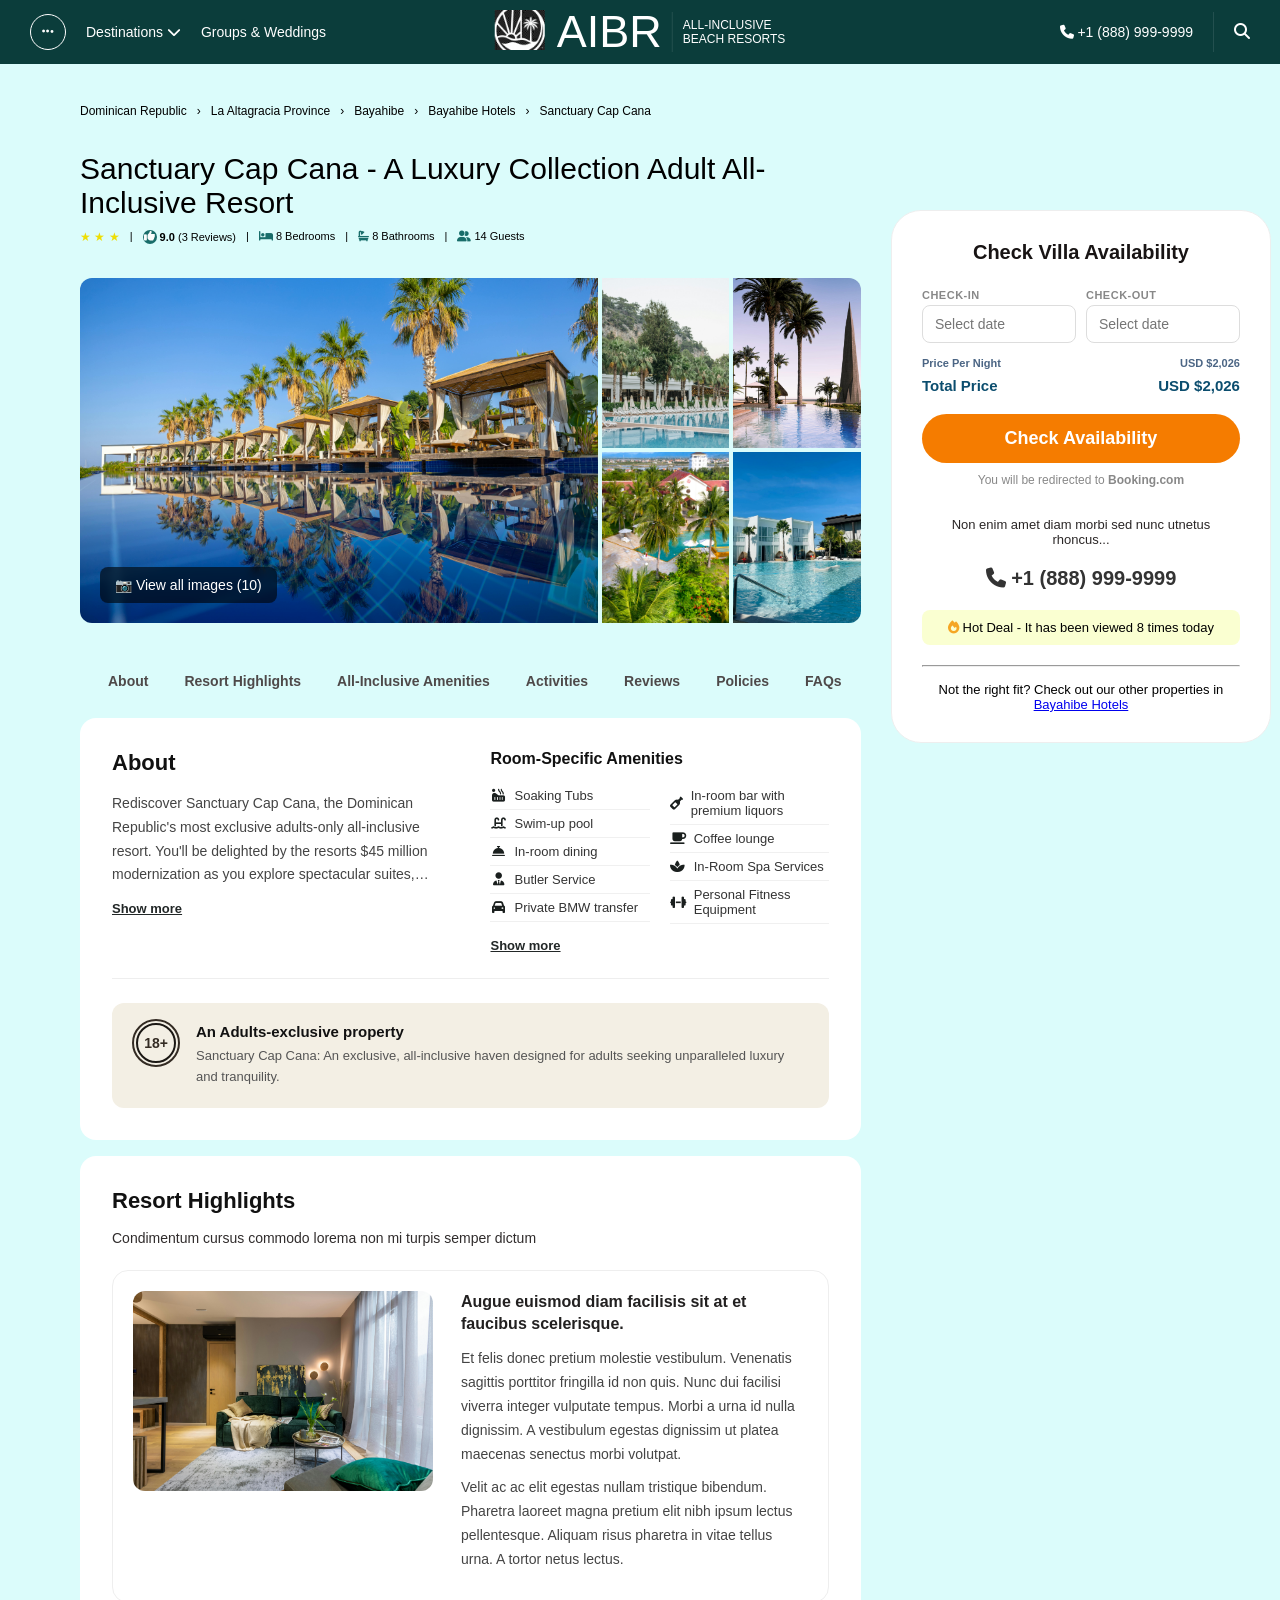
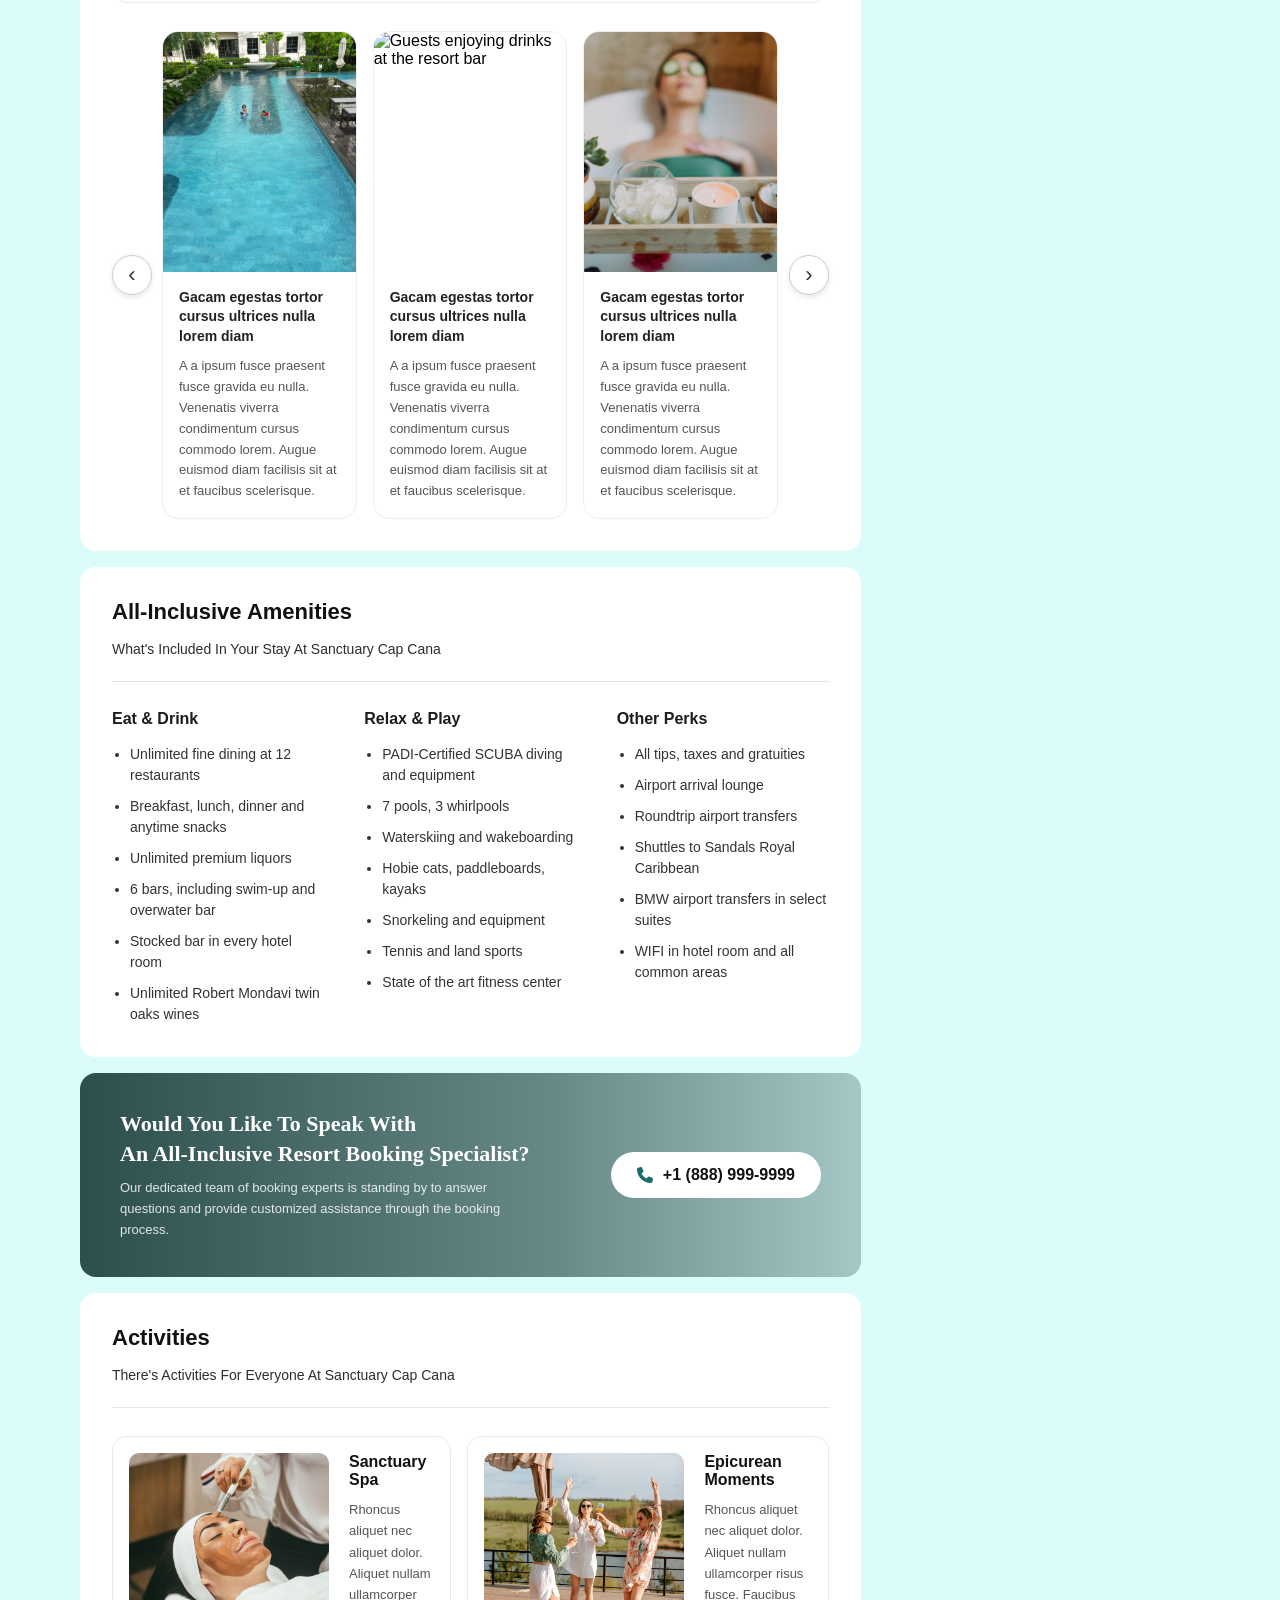
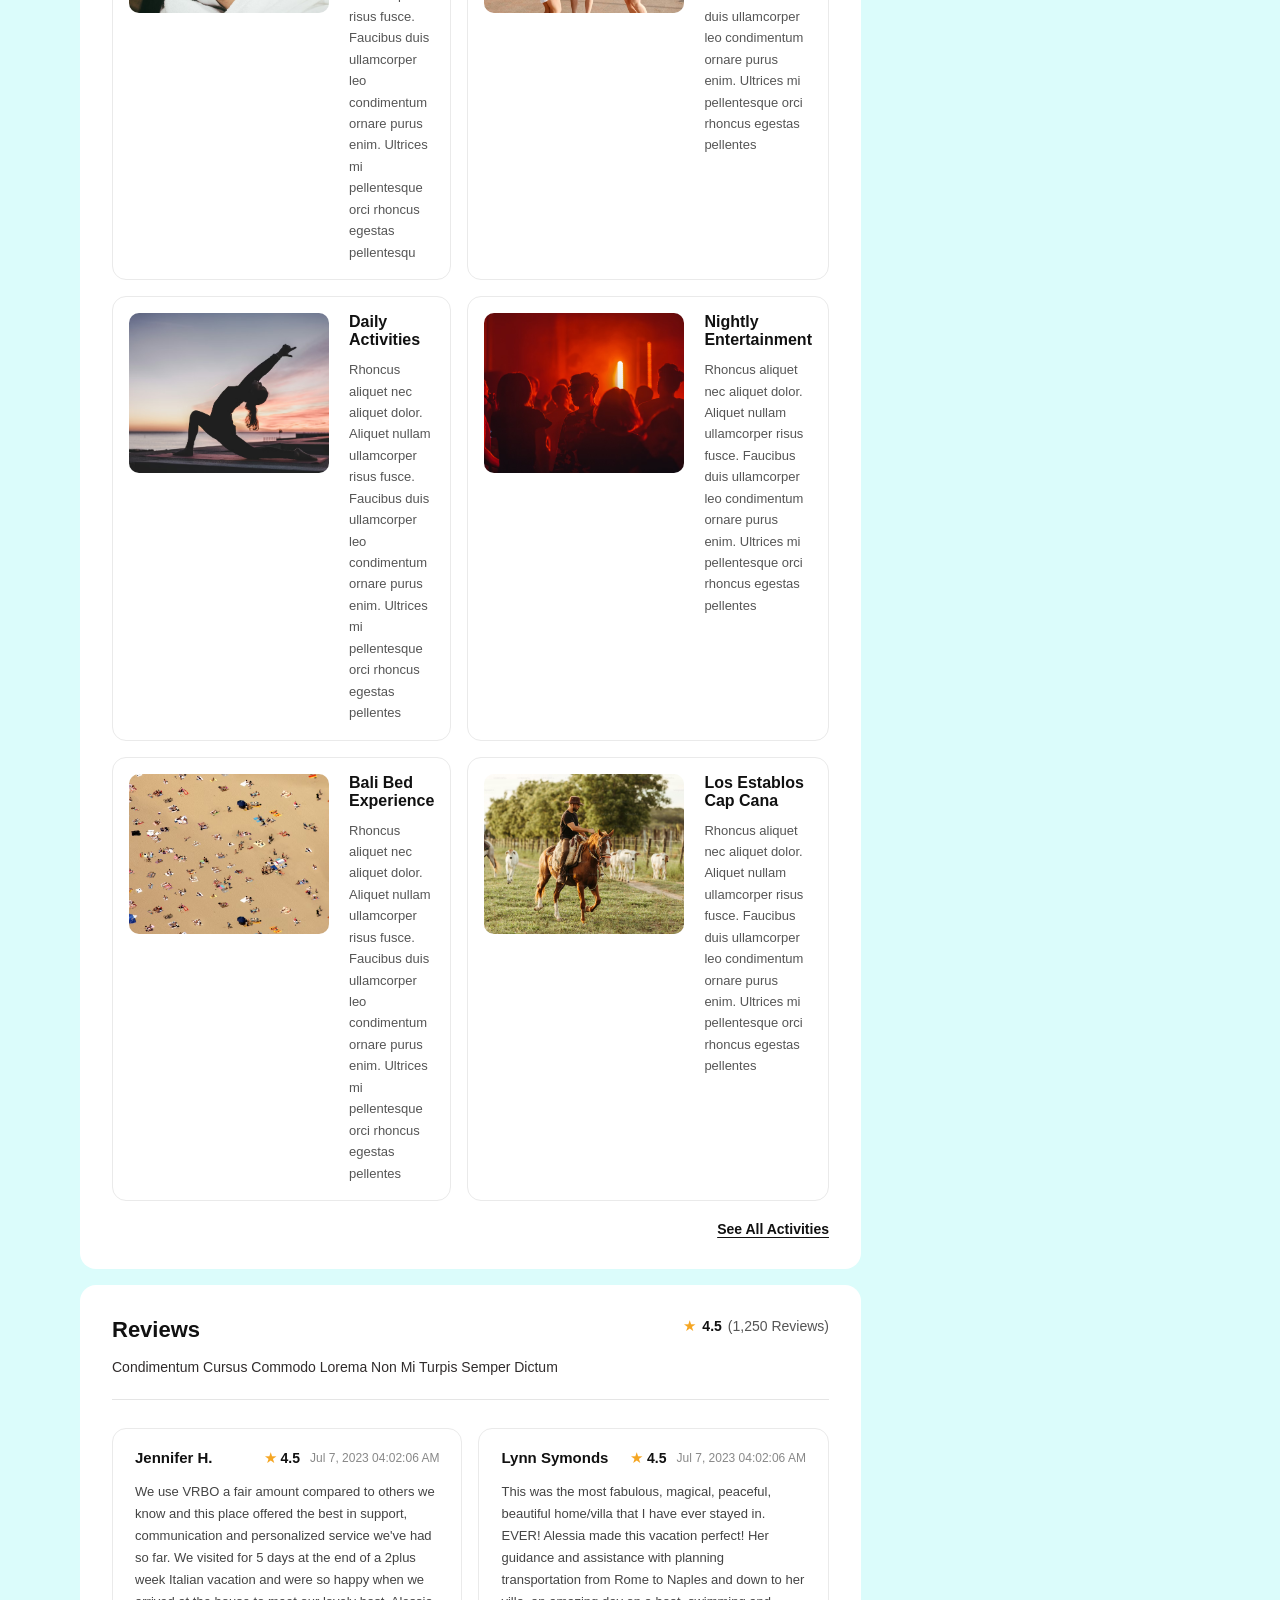
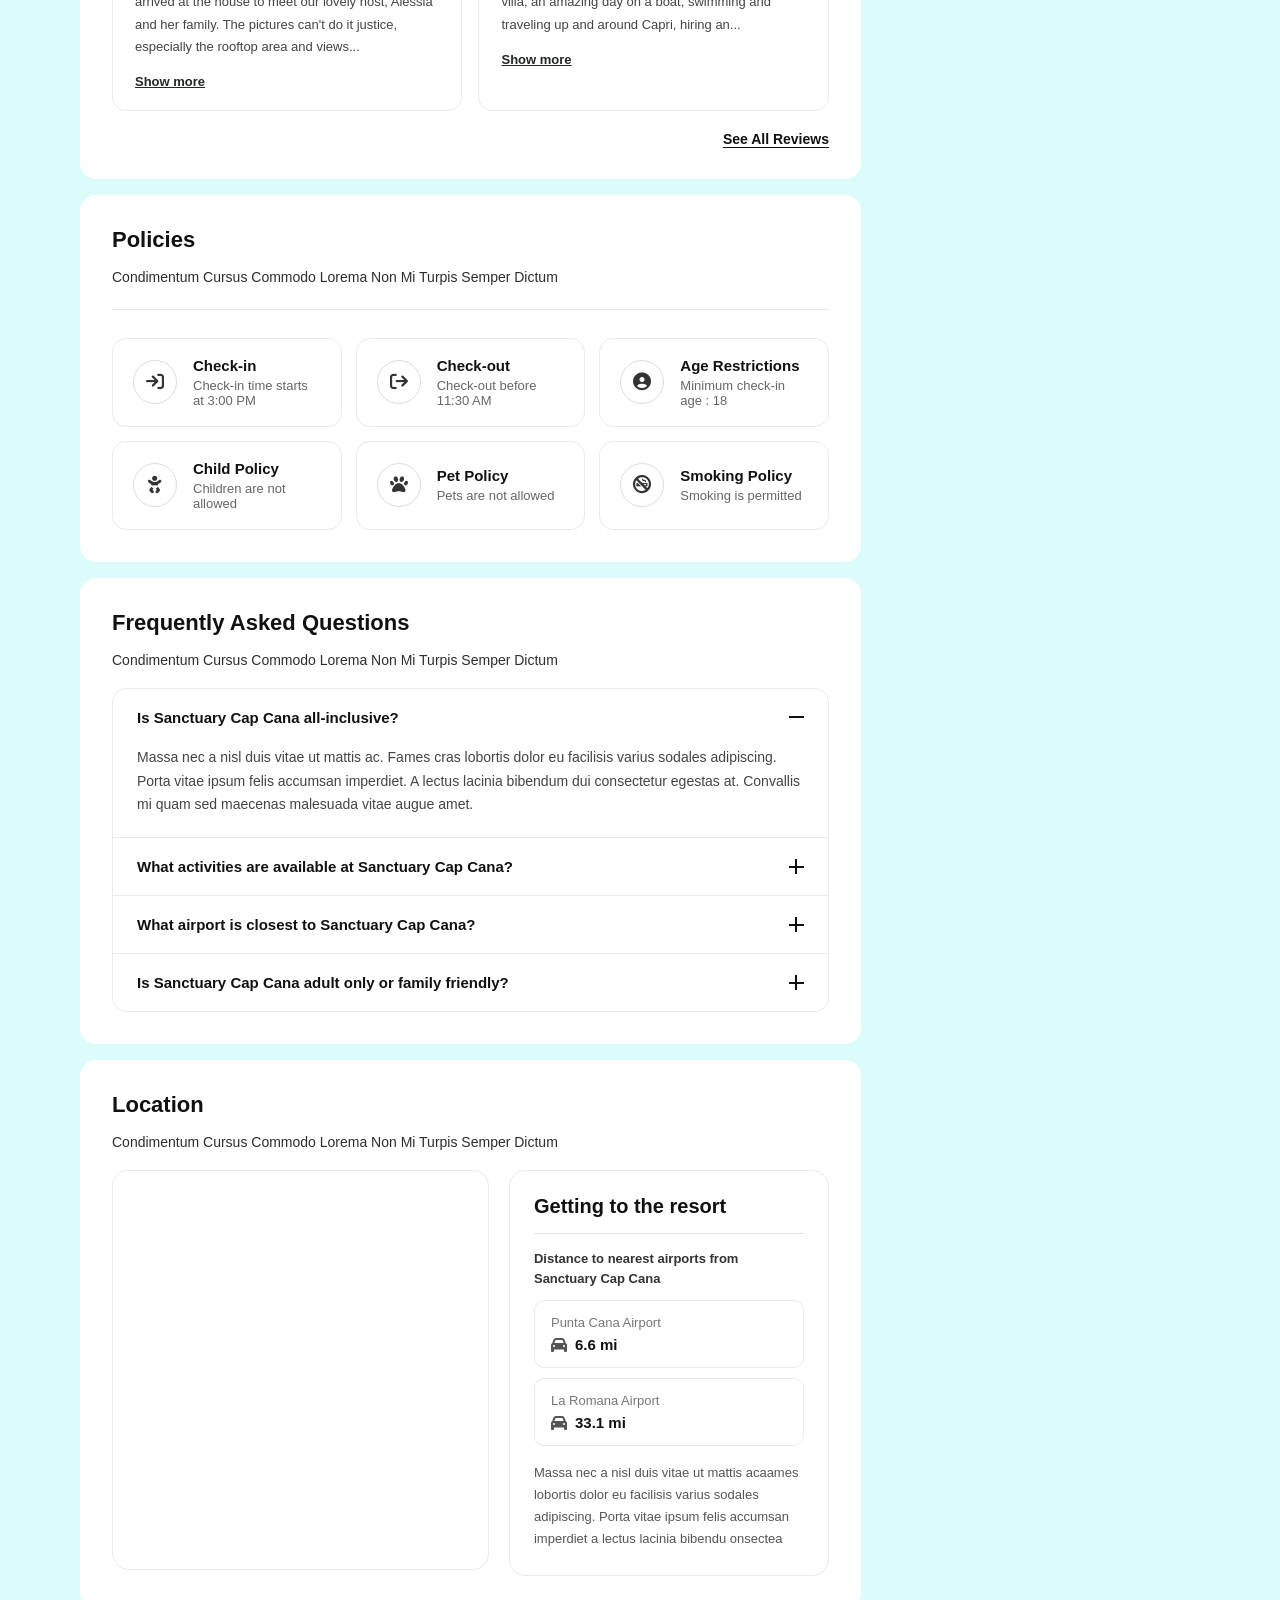
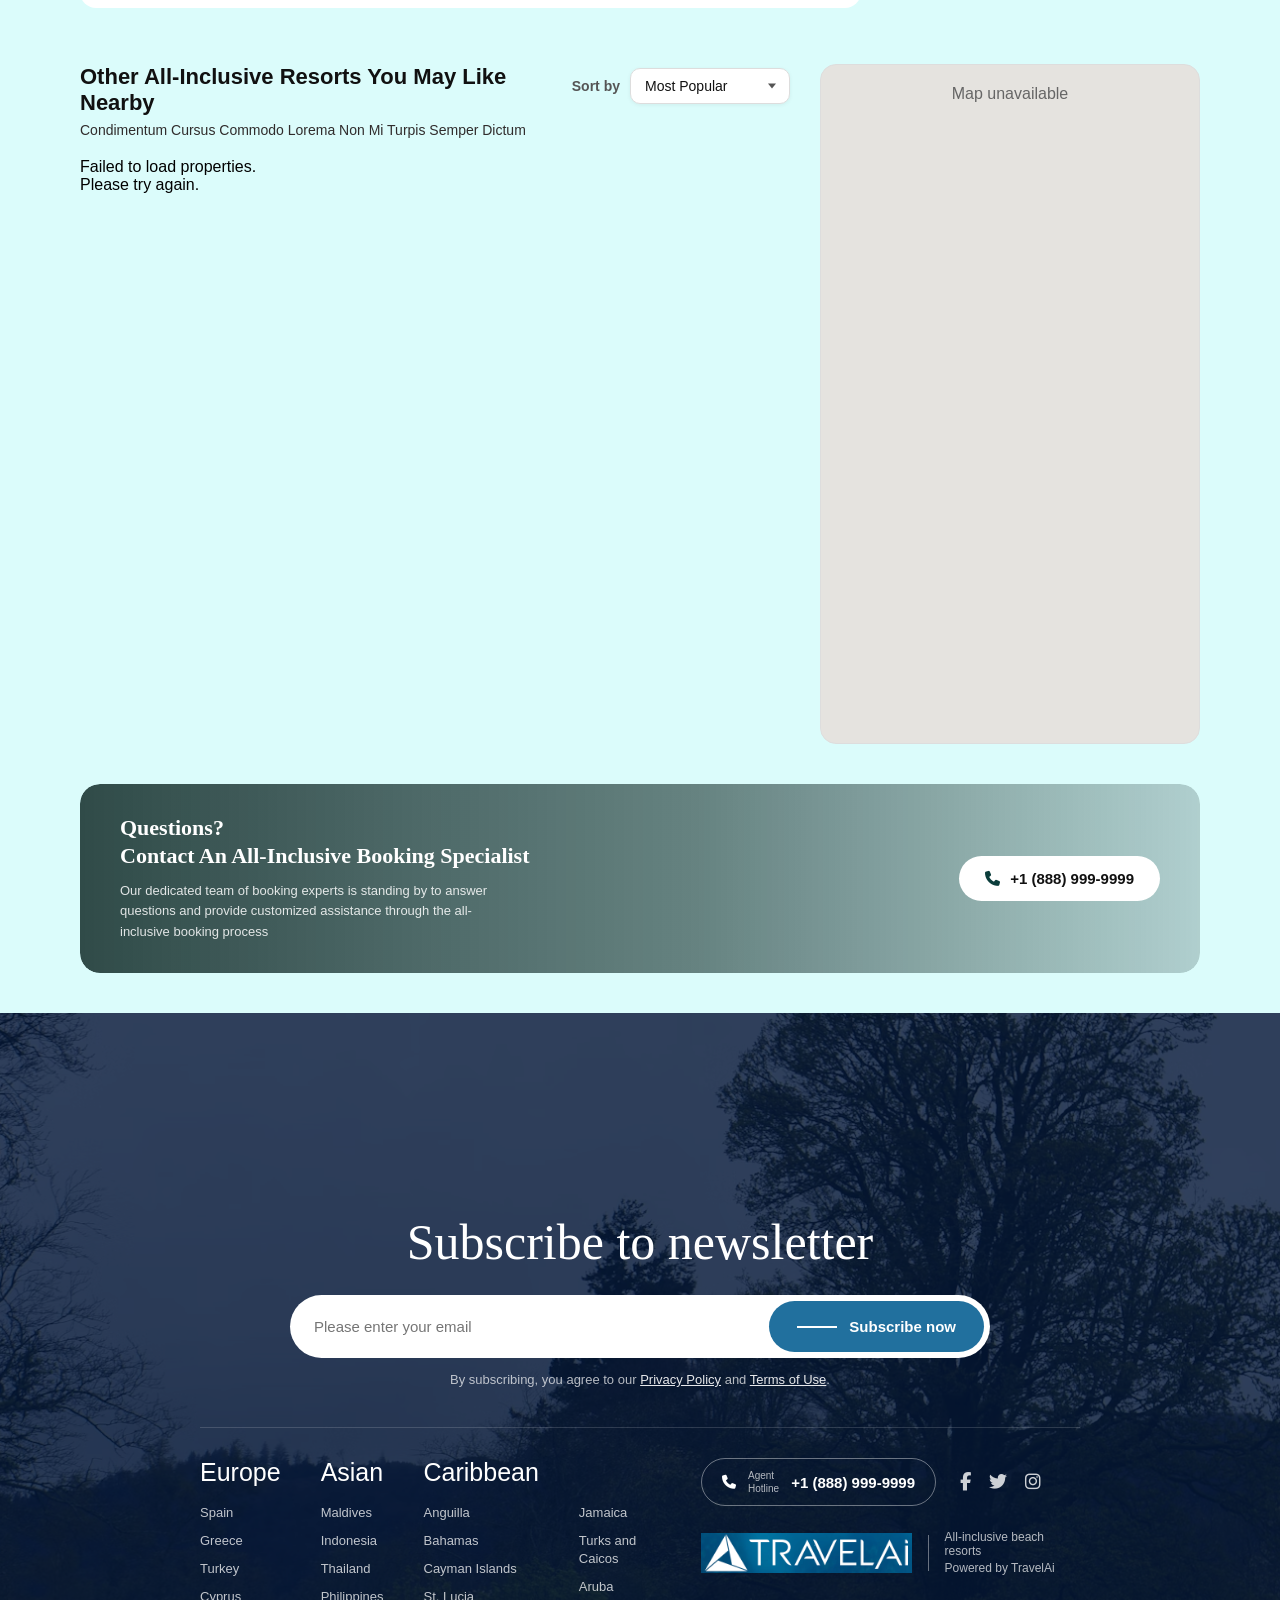
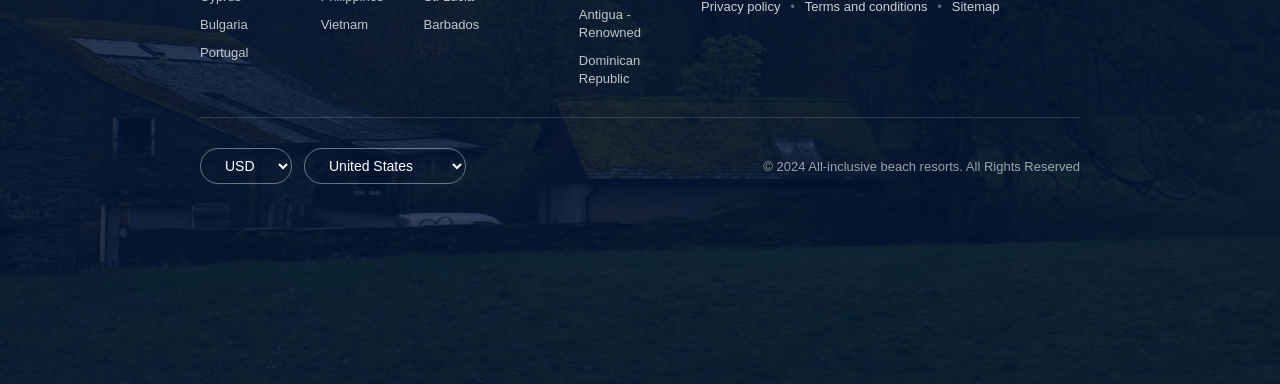
==== commit d4dd686a: "add nearby property markers with tile-marker hover/click highlighting" ====
--- a/frontend/index.html
+++ b/frontend/index.html
@@ -687,13 +687,10 @@
             </div>
 
             <!-- Sticky Map -->
-            <div class="nearby-map">
-                <iframe title="Nearby resorts map"
-                    src="https://www.google.com/maps/embed?pb=!1m18!1m12!1m3!1d60841.48533657645!2d-68.4200!3d18.2717!2m3!1f0!2f0!3f0!3m2!1i1024!2i768!4f13.1!3m3!1m2!1s0x8ea89a0ecb7f3ed1%3A0x8cf4d5e3f1c7a3b4!2sCap%20Cana%2C%20Dominican%20Republic!5e0!3m2!1sen!2sus!4v1680000000000"
-                    width="100%" height="100%" style="border:0;" allowfullscreen="" loading="lazy"
-                    referrerpolicy="no-referrer-when-downgrade">
-                </iframe>
-            </div>
+            <div class="nearby-map" id="nearby-map">
+                <!-- Google Map injected by JavaScript -->
+            </div>
+
 
         </div>
     </section>
@@ -883,10 +880,14 @@
             </div>
         </div>
 
-        <!-- Gallery modal -->
+        <script src="js/map.js"></script>
+        <script src="js/favourites.js"></script>
+        <script src="js/nearby.js"></script>
+        <script src="js/showmore.js"></script>
+        <script src="js/datepicker.js"></script>
         <script src="js/gallery.js"></script>
-        <script src="js/showmore.js"></script>
-        <script src="js/nearby.js"></script>
+
+
         <!-- fecha.js — required by Hotel Datepicker -->
         <script src="https://cdn.jsdelivr.net/npm/fecha@4.2.3/lib/fecha.umd.js"></script>
 
--- a/frontend/css/styles.css
+++ b/frontend/css/styles.css
@@ -1564,6 +1564,37 @@
   }
 }
 
+/* ── Favourite Button ── */
+.favourite-btn {
+  width: 30px;
+  height: 30px;
+  border-radius: 50%;
+  border: none;
+  background: rgba(255, 255, 255, 0.88);
+  color: #444;
+  font-size: 13px;
+  cursor: pointer;
+  display: flex;
+  align-items: center;
+  justify-content: center;
+  transition: background 0.2s, color 0.2s, transform 0.15s;
+}
+
+.favourite-btn:hover {
+  background: #fff;
+  transform: scale(1.1);
+}
+
+/* Active/favourited state — red heart */
+.favourite-btn.active {
+  color: #e74c3c;
+  background: #fff;
+}
+
+.favourite-btn.active i {
+  color: #e74c3c;
+}
+
 /*  Property Cards Grid  */
 .property-grid {
   display: grid;
@@ -1706,7 +1737,7 @@
 }
 
 /* Sticky Map */
-.nearby-map {
+/* .nearby-map {
   margin-top: 70px;
   position: sticky;
   top: 20px;
@@ -1722,6 +1753,27 @@
   height: 100%;
   display: block;
   border: 0;
+} */
+
+
+/* ── Highlighted property card (clicked from map marker) ── */
+.card-highlighted {
+  outline: 3px solid #f57c00;
+  outline-offset: 2px;
+  box-shadow: 0 0 0 4px rgba(245, 124, 0, 0.2);
+  border-radius: 14px;
+  transition: outline 0.2s, box-shadow 0.2s;
+}
+
+/* ── Map container ── */
+.nearby-map {
+  position: sticky;
+  top: 80px;
+  height: 680px;      
+  border-radius: 16px;
+  overflow: hidden;
+  border: 1px solid #ddd;
+  background: #e5e3df;  
 }
 
 /*  Responsive  */
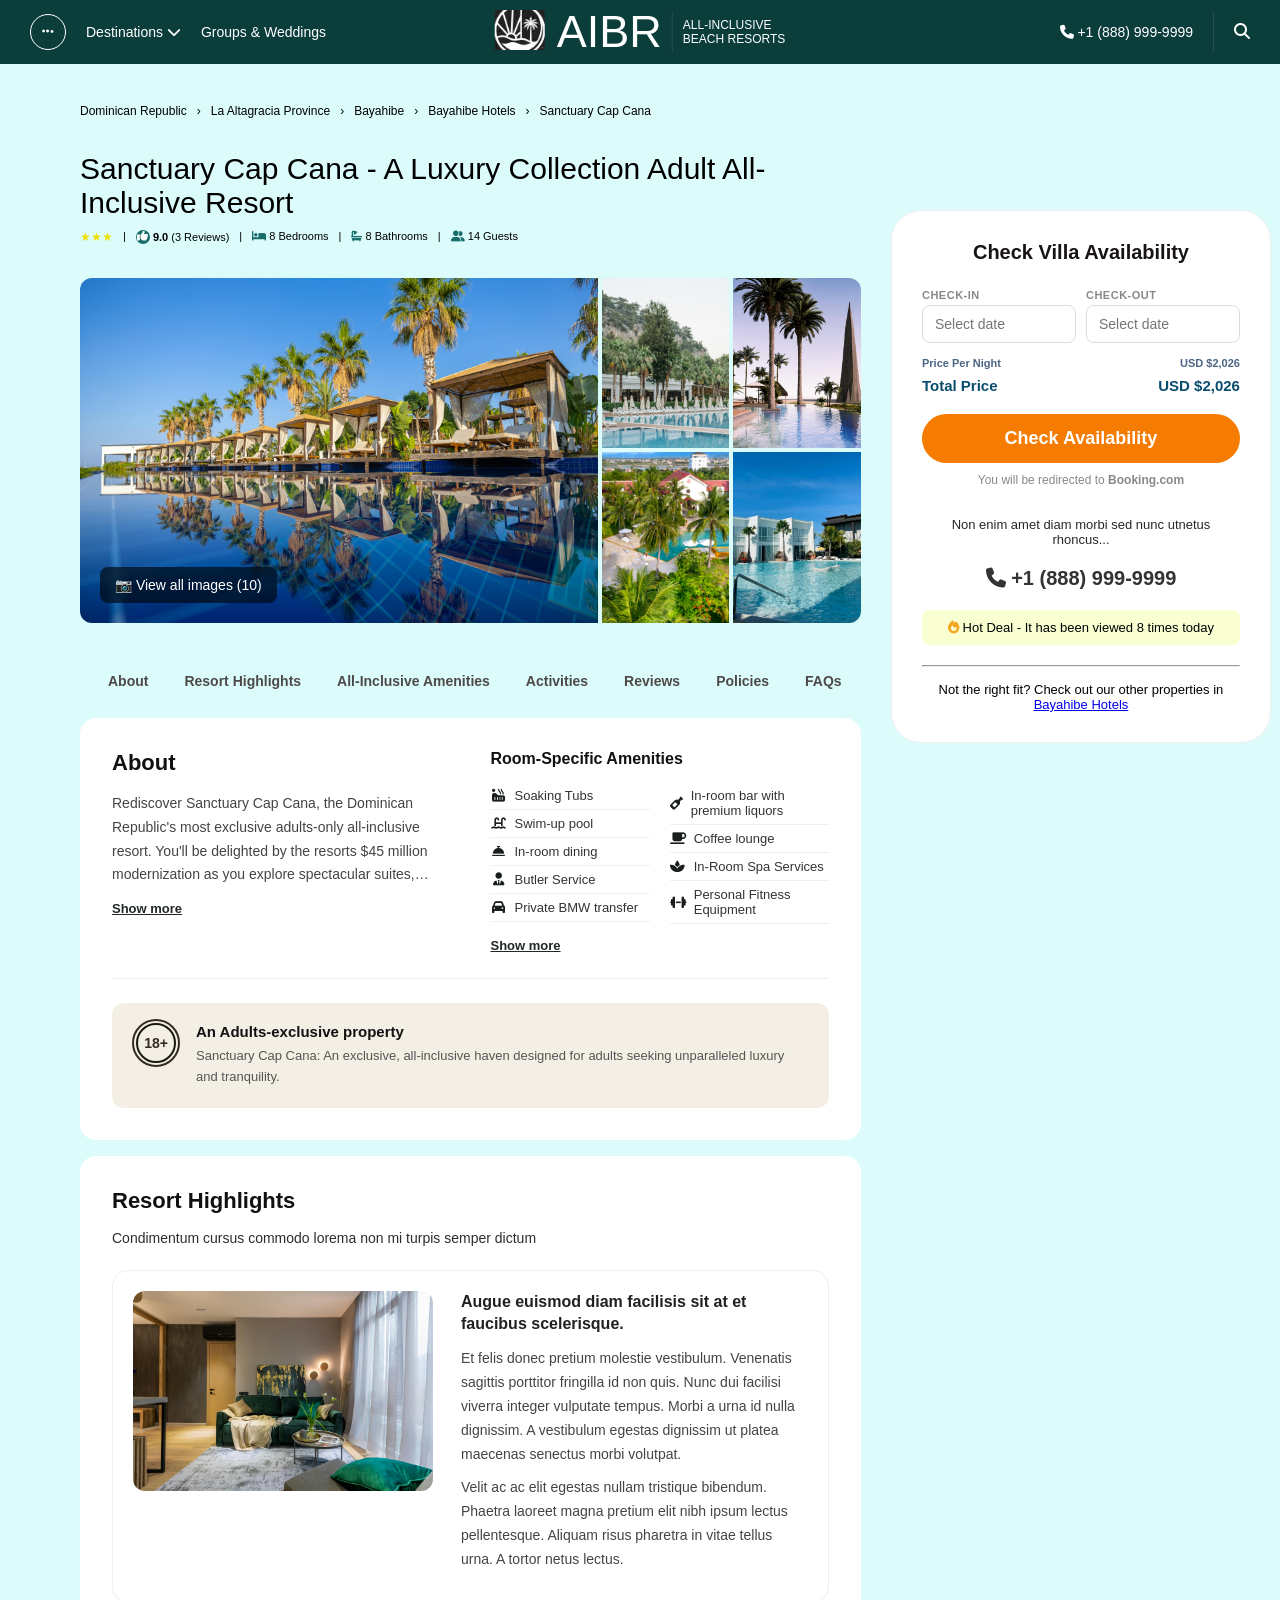
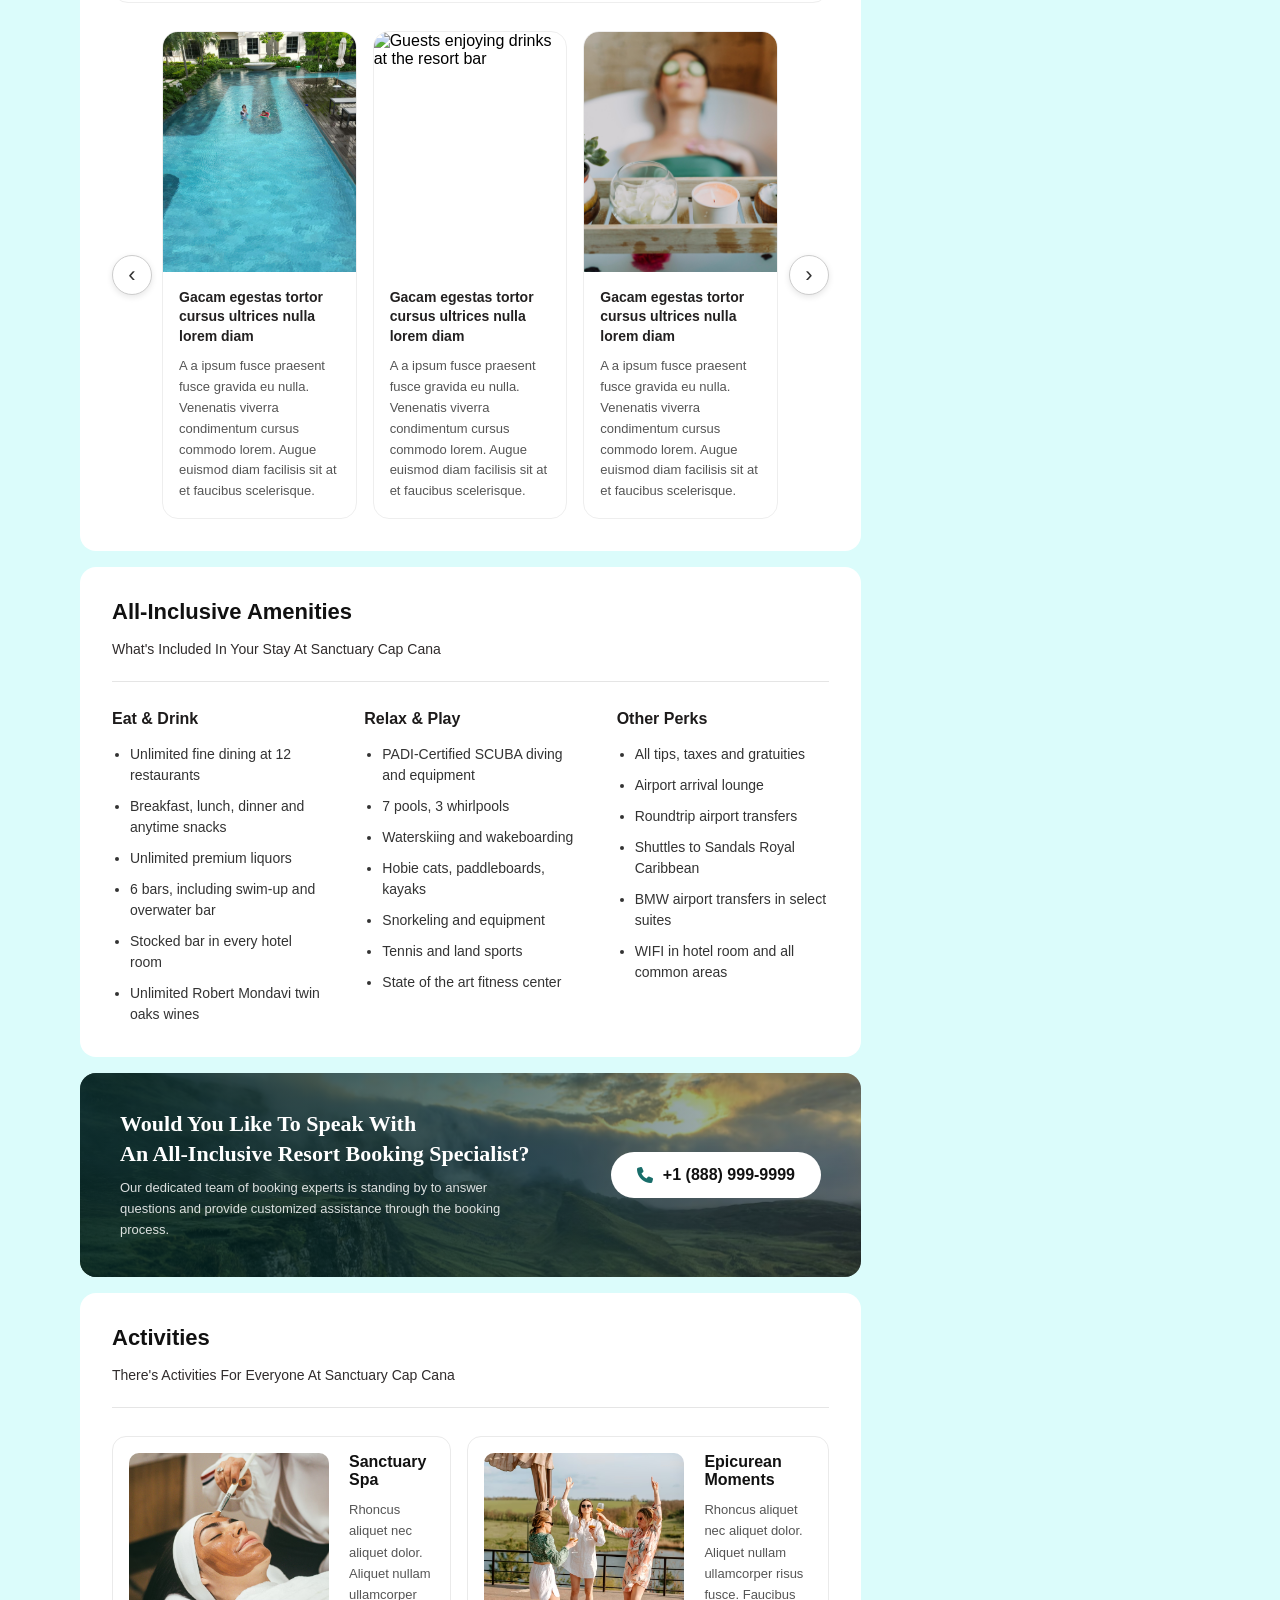
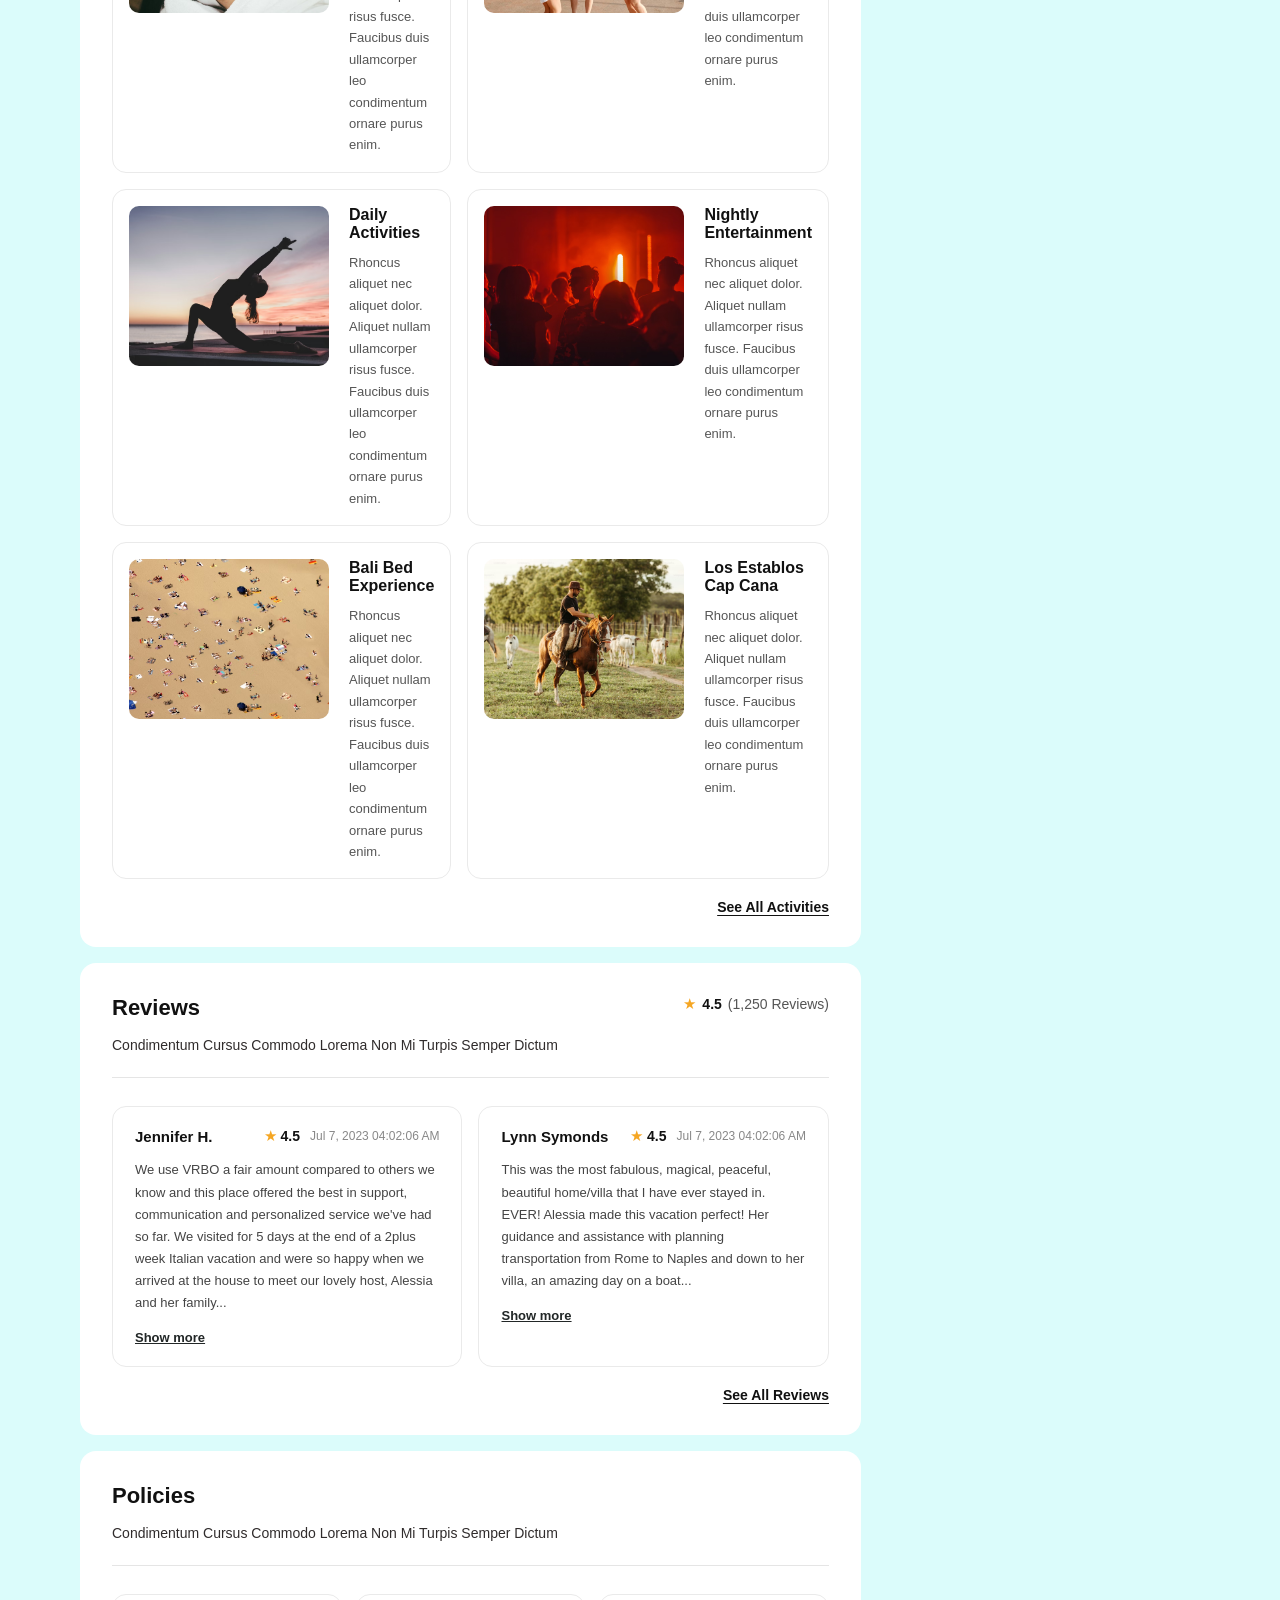
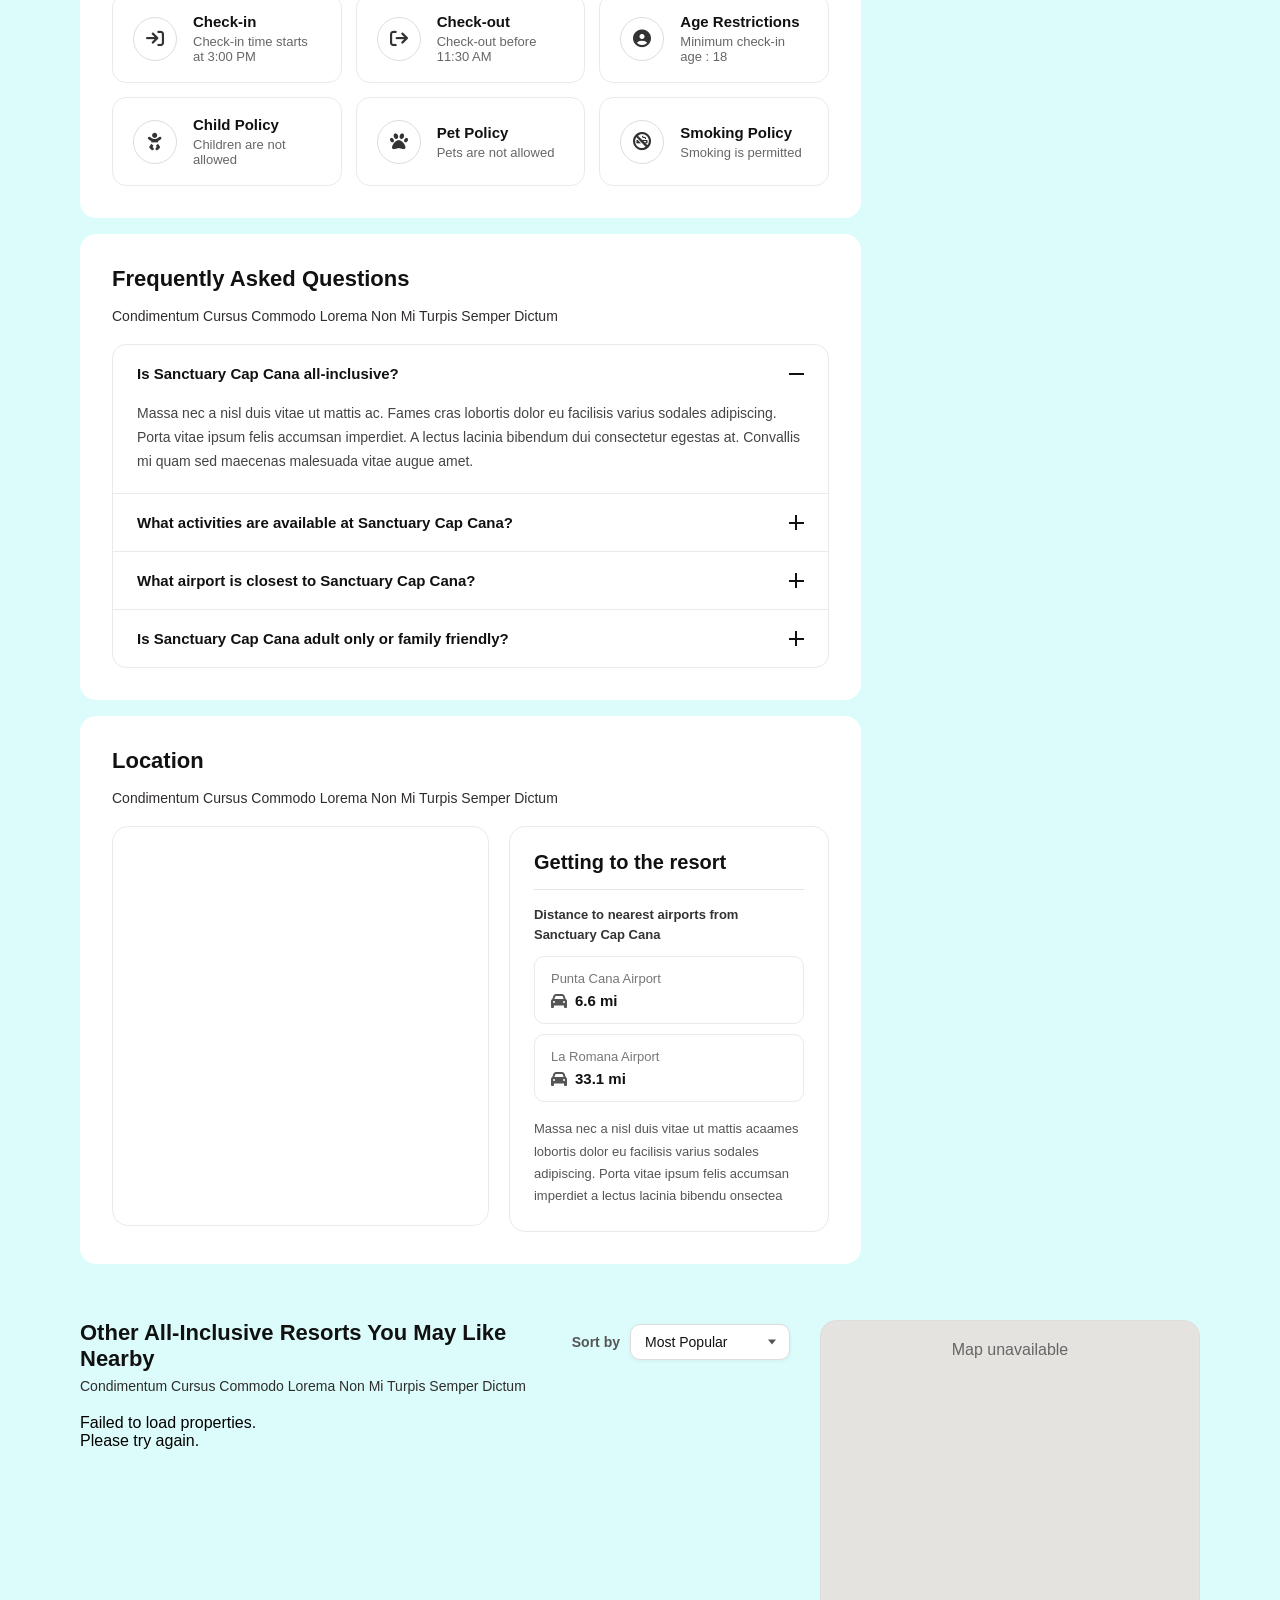
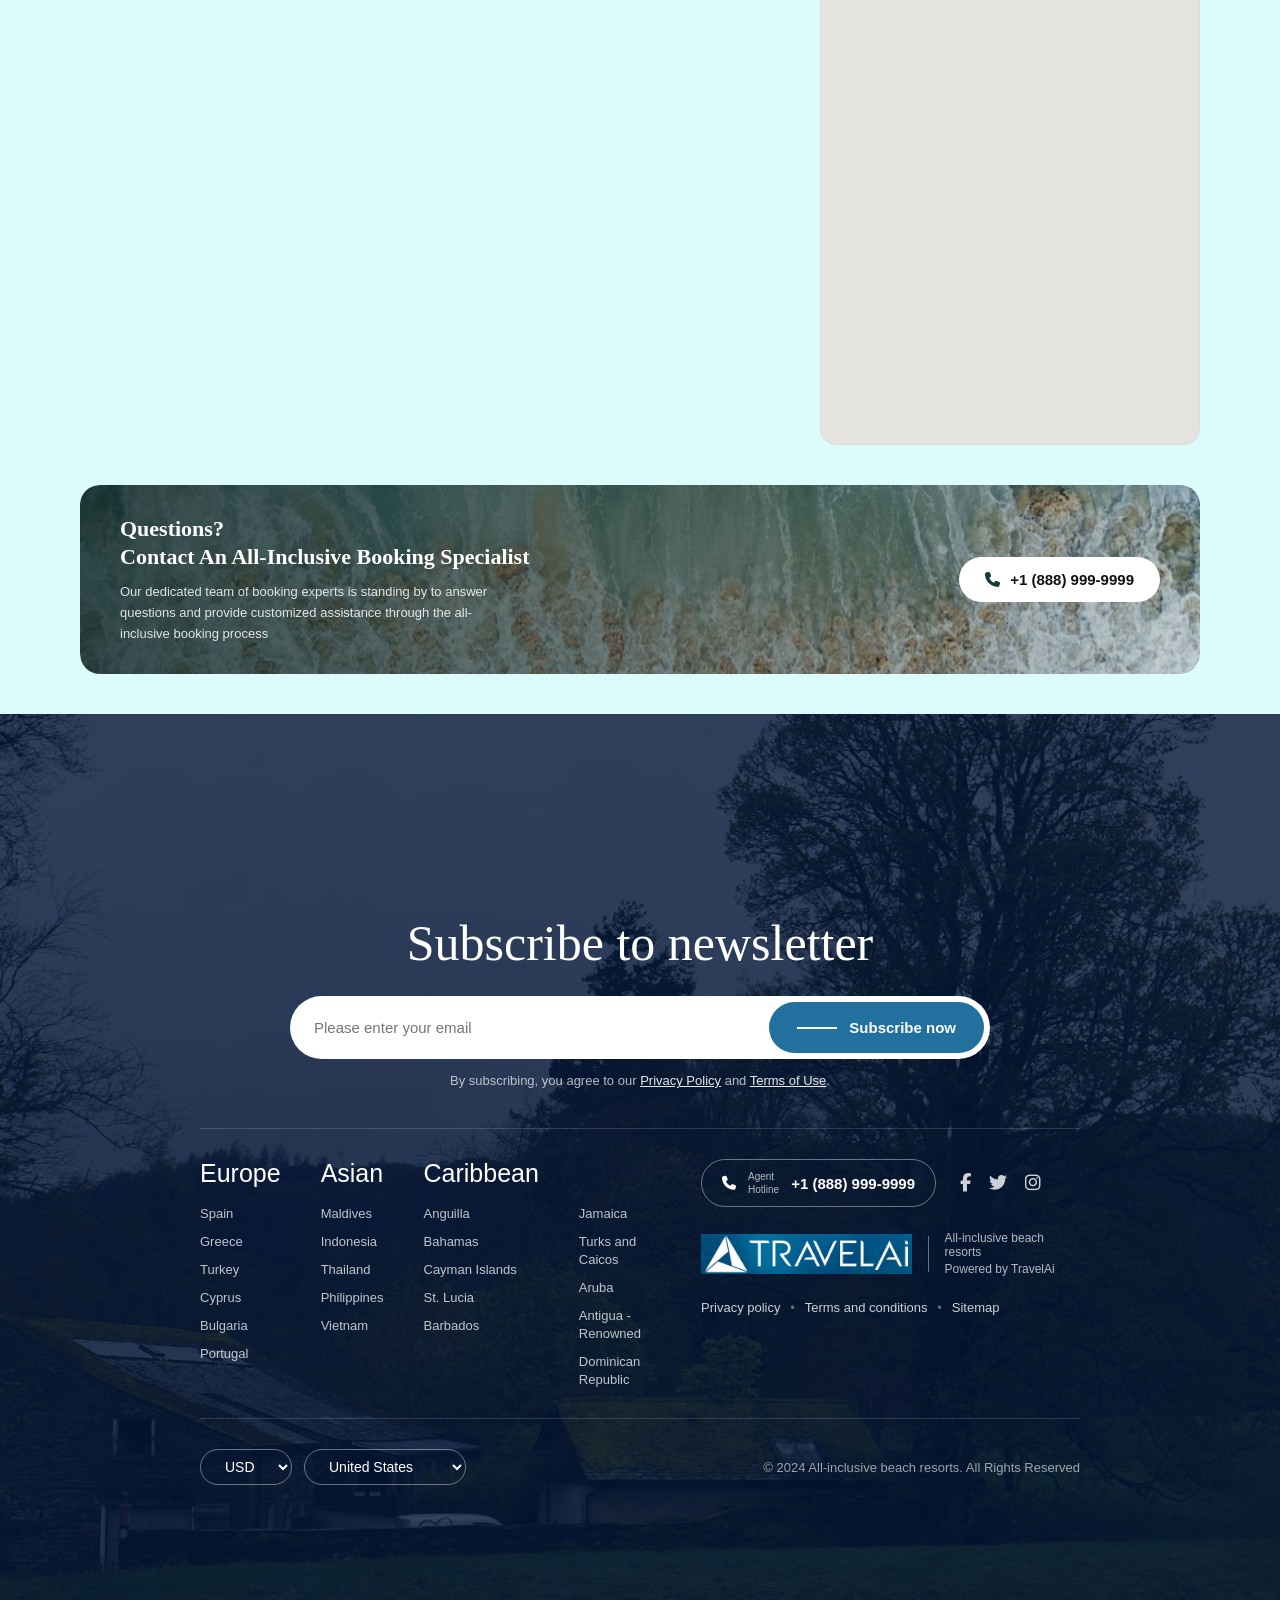
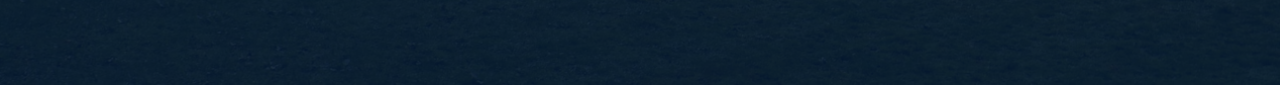
==== commit ed03da92: "Add README.MD file and fix error in multiple files and slightly organized the html file" ====
--- a/frontend/index.html
+++ b/frontend/index.html
@@ -2,900 +2,714 @@
 <html lang="en">
 
 <head>
-    <meta charset="UTF-8">
-    <meta name="viewport" content="width=device-width, initial-scale=1.0">
-    <title>Header</title>
-
-    <!-- Font Awesome -->
-    <link rel="stylesheet" href="https://cdnjs.cloudflare.com/ajax/libs/font-awesome/6.5.0/css/all.min.css">
-    <!-- Hotel Datepicker CSS -->
-    <link rel="stylesheet" href="https://cdn.jsdelivr.net/npm/hotel-datepicker@4.4.0/dist/css/hotel-datepicker.min.css">
-    <link rel="stylesheet" href="css/styles.css">
+  <meta charset="UTF-8">
+  <meta name="viewport" content="width=device-width, initial-scale=1.0" >
+  <meta name="description" content="Sanctuary Cap Cana – A Luxury Collection Adult All-Inclusive Resort in the Dominican Republic.">
+  <title>Sanctuary Cap Cana - Luxury All-Inclusive Resort</title>
+
+  <!-- Font Awesome -->
+  <link rel="stylesheet" href="https://cdnjs.cloudflare.com/ajax/libs/font-awesome/6.5.0/css/all.min.css">
+
+  <!-- Hotel Datepicker -->
+  <link rel="stylesheet" href="https://cdn.jsdelivr.net/npm/hotel-datepicker@4.4.0/dist/css/hotel-datepicker.min.css">
+
+  <!-- Main Stylesheet -->
+  <link rel="stylesheet" href="css/styles.css">
 </head>
 
 <body>
 
-    <header class="site-header">
-        <nav class="nav-container">
-
-            <!-- Left Section -->
-            <div class="nav-left">
-                <button type="button" class="menu-btn" aria-label="Menu">
-                    <i class="fas fa-ellipsis-h"></i>
-                </button>
-
-                <ul class="nav-links">
-                    <li><a href="#">Destinations <i class="fas fa-chevron-down"></i></a></li>
-                    <li><a href="#">Groups &amp; Weddings</a></li>
-                </ul>
+  <!-- ── Site Header ── -->
+  <header class="site-header">
+    <nav class="nav-container">
+
+      <div class="nav-left">
+        <button type="button" class="menu-btn" aria-label="Menu">
+          <i class="fas fa-ellipsis-h"></i>
+        </button>
+        <ul class="nav-links">
+          <li><a href="#">Destinations <i class="fas fa-chevron-down"></i></a></li>
+          <li><a href="#">Groups &amp; Weddings</a></li>
+        </ul>
+      </div>
+
+      <div class="nav-center">
+        <a href="#" class="logo">
+          <img class="logo-pic" src="assests/logo/logo1.png" alt="AIBR Logo">
+        </a>
+        <div class="brand-text">
+          <span class="resort-name">AIBR</span>
+          <span class="divider"></span>
+          <span class="resort-title">ALL-INCLUSIVE<br>BEACH RESORTS</span>
+        </div>
+      </div>
+
+      <div class="nav-right">
+        <a href="tel:+18889999999" class="phone">
+          <i class="fas fa-phone"></i> +1 (888) 999-9999
+        </a>
+        <span class="divider"></span>
+        <button type="button" class="search-btn" aria-label="Search">
+          <i class="fas fa-search"></i>
+        </button>
+      </div>
+
+    </nav>
+  </header>
+
+  <!-- ── Main Content ── -->
+  <main>
+
+    <!-- Breadcrumb -->
+    <nav class="nav-bar" aria-label="Breadcrumb">
+      <a href="#">Dominican Republic</a> &rsaquo;
+      <a href="#">La Altagracia Province</a> &rsaquo;
+      <a href="#">Bayahibe</a> &rsaquo;
+      <a href="#">Bayahibe Hotels</a> &rsaquo;
+      <a href="#">Sanctuary Cap Cana</a>
+    </nav>
+
+    <!-- Property Title & Stats -->
+    <section class="resort-property">
+      <p>Sanctuary Cap Cana - A Luxury Collection Adult All-Inclusive Resort</p>
+      <div class="stats">
+        <span class="star">
+          <span>★</span><span>★</span><span>★</span>
+        </span> |
+        <span><i class="fa-solid fa-thumbs-up review"></i> <b>9.0</b> (3 Reviews)</span> |
+        <span><i class="fa-solid fa-bed bed"></i> 8 Bedrooms</span> |
+        <span><i class="fas fa-bath bath"></i> 8 Bathrooms</span> |
+        <span><i class="fa-solid fa-user-group guest"></i> 14 Guests</span>
+      </div>
+    </section>
+
+    <!-- Photo Gallery -->
+    <section class="gallery">
+      <div class="main-image">
+        <img src="assests/main/image.jpg" alt="Aerial view of Sanctuary Cap Cana resort">
+        <button type="button" class="view-all-btn">
+          <span class="icon">📷</span> View all images (10)
+        </button>
+      </div>
+      <div class="side-images">
+        <div class="thumb"><img src="assests/main/image1.jpg" alt="Resort pool area"></div>
+        <div class="thumb"><img src="assests/main/image2.jpg" alt="Resort beach view"></div>
+        <div class="thumb"><img src="assests/main/image4.jpg" alt="Resort dining area"></div>
+        <div class="thumb"><img src="assests/main/image5.jpg" alt="Resort suite interior"></div>
+      </div>
+    </section>
+
+    <!-- Booking Sidebar -->
+    <aside class="side-bar">
+      <div class="booking-card">
+        <form action="#">
+          <h2>Check Villa Availability</h2>
+
+          <div class="date-row">
+            <div class="date-field">
+              <label for="checkin">Check-in</label>
+              <input type="text" id="checkin" class="select-date" placeholder="Select date" readonly aria-label="Check-in date">
             </div>
-
-            <!-- Logo -->
-            <div class="nav-center">
-                <a href="#" class="logo">
-                    <img class="logo-pic" src="assests/logo/logo1.png" alt="Logo">
-                </a>
-
-                <div class="brand-text">
-                    <span class="resort-name">AIBR</span>
-                    <span class="divider"></span>
-                    <span class="resort-title">ALL-INCLUSIVE<br>BEACH RESORTS</span>
-                </div>
+            <div class="date-field">
+              <label for="checkout">Check-out</label>
+              <input type="text" id="checkout" class="select-date" placeholder="Select date" readonly aria-label="Check-out date">
             </div>
-
-            <!-- Right Section -->
-            <div class="nav-right">
-                <a href="tel:+18889999999" class="phone">
-                    <i class="fas fa-phone"></i> +1 (888) 999-9999
-                </a>
-                <span class="divider"></span>
-
-                <button type="button" class="search-btn" aria-label="Search">
-                    <i class="fas fa-search"></i>
-                </button>
+          </div>
+
+          <!-- Hidden input used by Hotel Datepicker -->
+          <input type="text" id="rangePicker" class="hidden-input">
+
+          <div class="status-box" id="status-box" style="display:none;">
+            <span><i class="fa-solid fa-check check"></i></span> Dates selected are available
+          </div>
+
+          <div class="price-info">
+            <div class="price-line">
+              <span>Price Per Night</span>
+              <span id="price-per-night">USD $2,026</span>
             </div>
-
-        </nav>
-    </header>
-    <main>
-
-        <nav class="nav-bar" aria-label="Breadcrumb">
-            <a href="#">Dominican Republic</a> &rsaquo;
-            <a href="#">La Altagracia Province</a> &rsaquo;
-            <a href="#">Bayahibe</a> &rsaquo;
-            <a href="#">Bayahibe Hotels</a> &rsaquo;
-            <a href="#">Sanctuary Cap Cana</a>
-        </nav>
-
-        <section class="resort-property">
-            <p>Sanctuary Cap Cana - A Luxury Collection Adult All-Inclusive Resort</p>
-            <div class="stats">
-                <span class="star">
-                    <span>★</span>
-                    <span>★</span>
-                    <span>★</span>
-                </span> |
-                <span><i class="fa-solid fa-thumbs-up review"></i> <b>9.0</b> (3 Reviews)</span> |
-                <span><i class="fa-solid fa-bed bed"></i> 8 Bedrooms</span> |
-                <span><i class="fas fa-bath bath"></i> 8 Bathrooms</span> |
-                <span><i class="fa-solid fa-solidLarge fa-user-group guest">‌</i> 14 Guests</span>
+            <div class="price-line-total">
+              <span>Total Price</span>
+              <span id="total-price">USD $2,026</span>
             </div>
-        </section>
-
-        <section class="gallery">
-            <!-- main large image -->
-            <div class="main-image">
-                <img src="assests/main/image.jpg" alt="resort-image">
-                <button type="button" class="view-all-btn">
-                    <span class="icon">📷</span> View all images (10)
-                </button>
+          </div>
+
+          <button type="submit" class="btn-primary">Check Availability</button>
+          <p class="redirect-text">You will be redirected to <strong>Booking.com</strong></p>
+        </form>
+
+        <div class="card-footer">
+          <p class="description">Non enim amet diam morbi sed nunc utnetus rhoncus...</p>
+          <a href="tel:+18889999999" class="phone-number">
+            <i class="fa-solid fa-phone"></i> +1 (888) 999-9999
+          </a>
+          <div class="hot-deal">
+            <i class="fas fa-fire fire"></i> Hot Deal - It has been viewed 8 times today
+          </div>
+          <hr>
+          <div class="footer-link">
+            <p>Not the right fit? Check out our other properties in <a href="#">Bayahibe Hotels</a></p>
+          </div>
+        </div>
+      </div>
+    </aside>
+
+    <!-- Section Tab Navigation -->
+    <nav class="tab-nav" aria-label="Property sections">
+      <ul>
+        <li><a href="#about"     class="tab-link active">About</a></li>
+        <li><a href="#highlights" class="tab-link">Resort Highlights</a></li>
+        <li><a href="#amenities" class="tab-link">All-Inclusive Amenities</a></li>
+        <li><a href="#activities" class="tab-link">Activities</a></li>
+        <li><a href="#reviews"   class="tab-link">Reviews</a></li>
+        <li><a href="#policies"  class="tab-link">Policies</a></li>
+        <li><a href="#faqs"      class="tab-link">FAQs</a></li>
+        <li><a href="#location"  class="tab-link">Location</a></li>
+      </ul>
+    </nav>
+
+    <!-- About -->
+    <section id="about" class="content-section">
+      <div class="about-grid">
+
+        <div class="about-description">
+          <h2>About</h2>
+          <p id="about-text" class="clamp-text">
+            Rediscover Sanctuary Cap Cana, the Dominican Republic's most exclusive
+            adults-only all-inclusive resort. You'll be delighted by the resorts
+            $45 million modernization as you explore spectacular suites, artfully
+            crafted lobbies, updated restaurants and bars, enhanced world-class spa
+            and state-of-the-art fitness center. Sanctuary Cap Cana, A Luxury
+            Collection Adult All-Inclusive Resort is located in Cap Cana, a private
+            gated community retreat inside Punta Cana. Cap Cana is made up of
+            30,000 acres of flawless beaches. The resort features 323 luxury suites,
+            each with a private balcony or terrace overlooking the stunning Caribbean
+            Sea. Guests enjoy world-class dining at 10 restaurants, unlimited premium
+            beverages, and access to an award-winning spa. The pristine beach
+            stretches over 1.5 miles of white sand, offering water sports,
+            snorkeling, and kayaking.
+          </p>
+          <a href="#" class="show-more" id="about-toggle">Show more</a>
+        </div>
+
+        <div class="about-amenities">
+          <h3>Room-Specific Amenities</h3>
+          <div class="amenities-grid">
+            <ul>
+              <li><i class="fas fa-hot-tub"></i> Soaking Tubs</li>
+              <li><i class="fa-solid fa-ladder-water"></i> Swim-up pool</li>
+              <li><i class="fas fa-concierge-bell"></i> In-room dining</li>
+              <li><i class="fas fa-user-tie"></i> Butler Service</li>
+              <li><i class="fas fa-car"></i> Private BMW transfer</li>
+            </ul>
+            <ul>
+              <li><i class="fas fa-wine-bottle"></i> In-room bar with premium liquors</li>
+              <li><i class="fas fa-coffee"></i> Coffee lounge</li>
+              <li><i class="fas fa-spa"></i> In-Room Spa Services</li>
+              <li><i class="fas fa-dumbbell"></i> Personal Fitness Equipment</li>
+            </ul>
+          </div>
+          <a href="#" class="show-more">Show more</a>
+        </div>
+
+      </div>
+
+      <div class="adults-banner" role="note">
+        <div class="adults-icon" aria-label="Adults only 18+">18+</div>
+        <div class="adults-text">
+          <strong>An Adults-exclusive property</strong>
+          <p>Sanctuary Cap Cana: An exclusive, all-inclusive haven designed for adults seeking unparalleled luxury and tranquility.</p>
+        </div>
+      </div>
+    </section>
+
+    <!-- Resort Highlights -->
+    <section id="highlights" class="content-section">
+      <h2>Resort Highlights</h2>
+      <p class="section-subtitle">Condimentum cursus commodo lorema non mi turpis semper dictum</p>
+
+      <article class="highlight-featured">
+        <img src="assests/highlights/image1.jpg" alt="Luxury suite interior at Sanctuary Cap Cana" width="300" height="200" loading="lazy">
+        <div class="highlight-featured-text">
+          <h3>Augue euismod diam facilisis sit at et faucibus scelerisque.</h3>
+          <p>Et felis donec pretium molestie vestibulum. Venenatis sagittis porttitor fringilla id non quis. Nunc dui facilisi viverra integer vulputate tempus. Morbi a urna id nulla dignissim. A vestibulum egestas dignissim ut platea maecenas senectus morbi volutpat.</p>
+          <p>Velit ac ac elit egestas nullam tristique bibendum. Phaetra laoreet magna pretium elit nibh ipsum lectus pellentesque. Aliquam risus pharetra in vitae tellus urna. A tortor netus lectus.</p>
+        </div>
+      </article>
+
+      <div class="highlight-carousel-wrapper">
+        <button type="button" class="carousel-btn prev" aria-label="Previous slide">&#8249;</button>
+        <div class="highlight-carousel">
+          <article class="highlight-card">
+            <img src="assests/highlights/image2.jpg" alt="Outdoor swim-up pool surrounded by tropical gardens" width="330" height="240" loading="lazy">
+            <div class="highlight-card-text">
+              <h3>Gacam egestas tortor cursus ultrices nulla lorem diam</h3>
+              <p>A a ipsum fusce praesent fusce gravida eu nulla. Venenatis viverra condimentum cursus commodo lorem. Augue euismod diam facilisis sit at et faucibus scelerisque.</p>
             </div>
-
-            <!-- side small images -->
-            <div class="side-images">
-                <div class="thumb"><img src="assests/main/image1.jpg" alt=""></div>
-                <div class="thumb"><img src="assests/main/image2.jpg" alt=""></div>
-                <div class="thumb"><img src="assests/main/image4.jpg" alt=""></div>
-                <div class="thumb"><img src="assests/main/image5.jpg" alt=""></div>
+          </article>
+          <article class="highlight-card">
+            <img src="assests/highlights/image3.jpg" alt="Guests enjoying drinks at the resort bar" width="330" height="240" loading="lazy">
+            <div class="highlight-card-text">
+              <h3>Gacam egestas tortor cursus ultrices nulla lorem diam</h3>
+              <p>A a ipsum fusce praesent fusce gravida eu nulla. Venenatis viverra condimentum cursus commodo lorem. Augue euismod diam facilisis sit at et faucibus scelerisque.</p>
             </div>
-
-        </section>
-
-        <aside class="side-bar">
-            <div class="booking-card">
-                <form action="#">
-                    <h2>Check Villa Availability</h2>
-
-                    <!-- Single input — Hotel Datepicker fills it with "checkin - checkout" -->
-                    <div class="date-row">
-                        <div class="date-field">
-                            <label for="checkin">Check-in</label>
-                            <input type="text" id="checkin" class="select-date" placeholder="Select date" readonly
-                                aria-label="Check-in date">
-                        </div>
-                        <div class="date-field">
-                            <label for="checkout">Check-out</label>
-                            <input type="text" id="checkout" class="select-date" placeholder="Select date" readonly
-                                aria-label="Check-out date">
-                        </div>
-                    </div>
-
-                    <!-- Hidden input for Hotel Datepicker -->
-                    <input type="text" id="rangePicker" class="hidden-input">
-
-                    <!-- Status message — hidden until dates selected -->
-                    <div class="status-box" id="status-box" style="display:none;">
-                        <span><i class="fa-solid fa-check check"></i></span> Dates selected are available
-                    </div>
-
-                    <!-- Pricing -->
-                    <div class="price-info">
-                        <div class="price-line">
-                            <span>Price Per Night</span>
-                            <span id="price-per-night">USD $2,026</span>
-                        </div>
-                        <div class="price-line-total">
-                            <span>Total Price</span>
-                            <span id="total-price">USD $2,026</span>
-                        </div>
-                    </div>
-
-                    <button type="submit" class="btn-primary">Check Availability</button>
-                    <p class="redirect-text">You will be redirected to <strong>Booking.com</strong></p>
-                </form>
-
-                <div class="card-footer">
-                    <p class="description">Non enim amet diam morbi sed nunc utnetus rhoncus...</p>
-                    <a href="" class="phone-number"><i class="fa-solid fa-phone"></i> +1 (888) 999-9999</a>
-                    <div class="hot-deal"><i class="fas fa-fire fire"></i> Hot Deal - It has been viewed 8 times today
-                    </div>
-
-                    <hr>
-
-                    <div class="footer-link">
-                        <p>Not the right fit? Check out our other properties in <a href="#">Bayahibe Hotels</a></p>
-                    </div>
-                </div>
-
+          </article>
+          <article class="highlight-card">
+            <img src="assests/highlights/image4.jpg" alt="Spa therapists providing luxury massage treatment" width="330" height="240" loading="lazy">
+            <div class="highlight-card-text">
+              <h3>Gacam egestas tortor cursus ultrices nulla lorem diam</h3>
+              <p>A a ipsum fusce praesent fusce gravida eu nulla. Venenatis viverra condimentum cursus commodo lorem. Augue euismod diam facilisis sit at et faucibus scelerisque.</p>
             </div>
-        </aside>
-
-        <!-- Tab Navigation -->
-        <nav class="tab-nav" aria-label="Property sections">
-            <ul>
-                <li><a href="#" class="tab-link active">About</a></li>
-                <li><a href="#" class="tab-link">Resort Highlights</a></li>
-                <li><a href="#" class="tab-link">All-Inclusive Amenities</a></li>
-                <li><a href="#" class="tab-link">Activities</a></li>
-                <li><a href="#" class="tab-link">Reviews</a></li>
-                <li><a href="#" class="tab-link">Policies</a></li>
-                <li><a href="#" class="tab-link">FAQs</a></li>
-                <li><a href="#" class="tab-link">Location</a></li>
-            </ul>
-        </nav>
-
-        <!-- About Section -->
-        <section id="about" class="content-section">
-
-            <div class="about-grid">
-
-                <!-- Left: Description -->
-                <div class="about-description">
-                    <h2>About</h2>
-                    <p id="about-text" class="clamp-text">
-                        Rediscover Sanctuary Cap Cana, the Dominican Republic's most exclusive
-                        adults-only all-inclusive resort. You'll be delighted by the resorts
-                        $45 million modernization as you explore spectacular suites, artfully
-                        crafted lobbies, updated restaurants and bars, enhanced world-class spa
-                        and state-of-the-art fitness center. Sanctuary Cap Cana, A Luxury
-                        Collection Adult All-Inclusive Resort is located in Cap Cana, a private
-                        gated community retreat inside Punta Cana. Cap Cana is made up of
-                        30,000 acres of flawless beaches. The resort features 323 luxury suites,
-                        each with a private balcony or terrace overlooking the stunning Caribbean
-                        Sea. Guests enjoy world-class dining at 10 restaurants, unlimited premium
-                        beverages, and access to an award-winning spa. The pristine beach
-                        stretches over 1.5 miles of white sand, offering water sports,
-                        snorkeling, and kayaking.
-                    </p>
-
-                    <a href="#" class="show-more" id="about-toggle">Show more</a>
-                </div>
-                <!-- Right: Amenities -->
-                <div class="about-amenities">
-                    <h3>Room-Specific Amenities</h3>
-                    <div class="amenities-grid">
-                        <ul>
-                            <li><i class="fas fa-hot-tub"></i> Soaking Tubs</li>
-                            <li><i class="fa-solid fa-ladder-water"></i> Swim-up pool</li>
-                            <li><i class="fas fa-concierge-bell"></i> In-room dining</li>
-                            <li><i class="fas fa-user-tie"></i> Butler Service</li>
-                            <li><i class="fas fa-car"></i> Private BMW transfer</li>
-                        </ul>
-                        <ul>
-                            <li><i class="fas fa-wine-bottle"></i> In-room bar with premium liquors</li>
-                            <li><i class="fas fa-coffee"></i> Coffee lounge</li>
-                            <li><i class="fas fa-spa"></i> In-Room Spa Services</li>
-                            <li><i class="fas fa-dumbbell"></i> Personal Fitness Equipment</li>
-                        </ul>
-                    </div>
-                    <a href="#" class="show-more">Show more</a>
-                </div>
-
+          </article>
+        </div>
+        <button type="button" class="carousel-btn next" aria-label="Next slide">&#8250;</button>
+      </div>
+    </section>
+
+    <!-- All-Inclusive Amenities -->
+    <section id="amenities" class="content-section">
+      <h2>All-Inclusive Amenities</h2>
+      <p class="section-subtitle">What's Included In Your Stay At Sanctuary Cap Cana</p>
+      <hr class="section-divider">
+      <div class="amenities-columns">
+        <div class="amenity-group">
+          <h3>Eat &amp; Drink</h3>
+          <ul>
+            <li>Unlimited fine dining at 12 restaurants</li>
+            <li>Breakfast, lunch, dinner and anytime snacks</li>
+            <li>Unlimited premium liquors</li>
+            <li>6 bars, including swim-up and overwater bar</li>
+            <li>Stocked bar in every hotel room</li>
+            <li>Unlimited Robert Mondavi twin oaks wines</li>
+          </ul>
+        </div>
+        <div class="amenity-group">
+          <h3>Relax &amp; Play</h3>
+          <ul>
+            <li>PADI-Certified SCUBA diving and equipment</li>
+            <li>7 pools, 3 whirlpools</li>
+            <li>Waterskiing and wakeboarding</li>
+            <li>Hobie cats, paddleboards, kayaks</li>
+            <li>Snorkeling and equipment</li>
+            <li>Tennis and land sports</li>
+            <li>State of the art fitness center</li>
+          </ul>
+        </div>
+        <div class="amenity-group">
+          <h3>Other Perks</h3>
+          <ul>
+            <li>All tips, taxes and gratuities</li>
+            <li>Airport arrival lounge</li>
+            <li>Roundtrip airport transfers</li>
+            <li>Shuttles to Sandals Royal Caribbean</li>
+            <li>BMW airport transfers in select suites</li>
+            <li>WIFI in hotel room and all common areas</li>
+          </ul>
+        </div>
+      </div>
+    </section>
+
+    <!-- CTA Banner -->
+    <section class="cta-banner" aria-label="Contact a booking specialist">
+      <div class="cta-content">
+        <div class="cta-text">
+          <h2>Would You Like To Speak With<br>An All-Inclusive Resort Booking Specialist?</h2>
+          <p>Our dedicated team of booking experts is standing by to answer questions and provide customized assistance through the booking process.</p>
+        </div>
+        <a href="tel:+18889999999" class="cta-phone">
+          <i class="fas fa-phone"></i> +1 (888) 999-9999
+        </a>
+      </div>
+    </section>
+
+    <!-- Activities -->
+    <section id="activities" class="content-section">
+      <h2>Activities</h2>
+      <p class="section-subtitle">There's Activities For Everyone At Sanctuary Cap Cana</p>
+      <hr class="section-divider">
+      <div class="activities-grid">
+        <article class="activity-card">
+          <img src="assests/activities/image.png" alt="Therapist performing luxury spa massage at Sanctuary Spa" width="220" height="160" loading="lazy">
+          <div class="activity-info">
+            <h3>Sanctuary Spa</h3>
+            <p>Rhoncus aliquet nec aliquet dolor. Aliquet nullam ullamcorper risus fusce. Faucibus duis ullamcorper leo condimentum ornare purus enim.</p>
+          </div>
+        </article>
+        <article class="activity-card">
+          <img src="assests/activities/image1.png" alt="Traditional dancers in colorful costumes at Epicurean Moments" width="220" height="160" loading="lazy">
+          <div class="activity-info">
+            <h3>Epicurean Moments</h3>
+            <p>Rhoncus aliquet nec aliquet dolor. Aliquet nullam ullamcorper risus fusce. Faucibus duis ullamcorper leo condimentum ornare purus enim.</p>
+          </div>
+        </article>
+        <article class="activity-card">
+          <img src="assests/activities/image2.png" alt="Guest doing yoga on the beach during daily activities" width="220" height="160" loading="lazy">
+          <div class="activity-info">
+            <h3>Daily Activities</h3>
+            <p>Rhoncus aliquet nec aliquet dolor. Aliquet nullam ullamcorper risus fusce. Faucibus duis ullamcorper leo condimentum ornare purus enim.</p>
+          </div>
+        </article>
+        <article class="activity-card">
+          <img src="assests/activities/image3.png" alt="Live nightly entertainment with energetic dancers" width="220" height="160" loading="lazy">
+          <div class="activity-info">
+            <h3>Nightly Entertainment</h3>
+            <p>Rhoncus aliquet nec aliquet dolor. Aliquet nullam ullamcorper risus fusce. Faucibus duis ullamcorper leo condimentum ornare purus enim.</p>
+          </div>
+        </article>
+        <article class="activity-card">
+          <img src="assests/activities/image4.png" alt="Guest relaxing on a Bali bed on the beach with ocean view" width="220" height="160" loading="lazy">
+          <div class="activity-info">
+            <h3>Bali Bed Experience</h3>
+            <p>Rhoncus aliquet nec aliquet dolor. Aliquet nullam ullamcorper risus fusce. Faucibus duis ullamcorper leo condimentum ornare purus enim.</p>
+          </div>
+        </article>
+        <article class="activity-card">
+          <img src="assests/activities/image5.png" alt="Horse riding at Los Establos Cap Cana equestrian center" width="220" height="160" loading="lazy">
+          <div class="activity-info">
+            <h3>Los Establos Cap Cana</h3>
+            <p>Rhoncus aliquet nec aliquet dolor. Aliquet nullam ullamcorper risus fusce. Faucibus duis ullamcorper leo condimentum ornare purus enim.</p>
+          </div>
+        </article>
+      </div>
+      <div class="activities-footer">
+        <a href="#" class="see-all-link">See All Activities</a>
+      </div>
+    </section>
+
+    <!-- Reviews -->
+    <section id="reviews" class="content-section">
+      <div class="reviews-header">
+        <div>
+          <h2>Reviews</h2>
+          <p class="section-subtitle">Condimentum Cursus Commodo Lorema Non Mi Turpis Semper Dictum</p>
+        </div>
+        <div class="reviews-overall">
+          <span class="star-icon">★</span>
+          <strong>4.5</strong>
+          <span class="review-count">(1,250 Reviews)</span>
+        </div>
+      </div>
+      <hr class="section-divider">
+      <div class="reviews-grid">
+        <article class="review-card">
+          <div class="review-meta">
+            <span class="reviewer-name">Jennifer H.</span>
+            <span class="review-rating"><span class="star-icon">★</span> <strong>4.5</strong></span>
+            <span class="review-date">Jul 7, 2023 04:02:06 AM</span>
+          </div>
+          <p class="review-body">We use VRBO a fair amount compared to others we know and this place offered the best in support, communication and personalized service we've had so far. We visited for 5 days at the end of a 2plus week Italian vacation and were so happy when we arrived at the house to meet our lovely host, Alessia and her family...</p>
+          <a href="#" class="show-more">Show more</a>
+        </article>
+        <article class="review-card">
+          <div class="review-meta">
+            <span class="reviewer-name">Lynn Symonds</span>
+            <span class="review-rating"><span class="star-icon">★</span> <strong>4.5</strong></span>
+            <span class="review-date">Jul 7, 2023 04:02:06 AM</span>
+          </div>
+          <p class="review-body">This was the most fabulous, magical, peaceful, beautiful home/villa that I have ever stayed in. EVER! Alessia made this vacation perfect! Her guidance and assistance with planning transportation from Rome to Naples and down to her villa, an amazing day on a boat...</p>
+          <a href="#" class="show-more">Show more</a>
+        </article>
+      </div>
+      <div class="activities-footer">
+        <a href="#" class="see-all-link">See All Reviews</a>
+      </div>
+    </section>
+
+    <!-- Policies -->
+    <section id="policies" class="content-section">
+      <h2>Policies</h2>
+      <p class="section-subtitle">Condimentum Cursus Commodo Lorema Non Mi Turpis Semper Dictum</p>
+      <hr class="section-divider">
+      <div class="policies-grid">
+        <div class="policy-card">
+          <div class="policy-icon"><i class="fa fa-sign-in"></i></div>
+          <div class="policy-info"><h3>Check-in</h3><p>Check-in time starts at 3:00 PM</p></div>
+        </div>
+        <div class="policy-card">
+          <div class="policy-icon"><i class="fa fa-sign-out"></i></div>
+          <div class="policy-info"><h3>Check-out</h3><p>Check-out before 11:30 AM</p></div>
+        </div>
+        <div class="policy-card">
+          <div class="policy-icon"><i class="fas fa-user-circle"></i></div>
+          <div class="policy-info"><h3>Age Restrictions</h3><p>Minimum check-in age : 18</p></div>
+        </div>
+        <div class="policy-card">
+          <div class="policy-icon"><i class="fas fa-baby"></i></div>
+          <div class="policy-info"><h3>Child Policy</h3><p>Children are not allowed</p></div>
+        </div>
+        <div class="policy-card">
+          <div class="policy-icon"><i class="fas fa-paw"></i></div>
+          <div class="policy-info"><h3>Pet Policy</h3><p>Pets are not allowed</p></div>
+        </div>
+        <div class="policy-card">
+          <div class="policy-icon"><i class="fas fa-smoking-ban"></i></div>
+          <div class="policy-info"><h3>Smoking Policy</h3><p>Smoking is permitted</p></div>
+        </div>
+      </div>
+    </section>
+
+    <!-- FAQs -->
+    <section id="faqs" class="content-section">
+      <h2>Frequently Asked Questions</h2>
+      <p class="section-subtitle">Condimentum Cursus Commodo Lorema Non Mi Turpis Semper Dictum</p>
+      <div class="faq-list">
+        <details class="faq-item" open>
+          <summary class="faq-question">
+            Is Sanctuary Cap Cana all-inclusive?
+            <span class="faq-icon"></span>
+          </summary>
+          <p class="faq-answer">Massa nec a nisl duis vitae ut mattis ac. Fames cras lobortis dolor eu facilisis varius sodales adipiscing. Porta vitae ipsum felis accumsan imperdiet. A lectus lacinia bibendum dui consectetur egestas at. Convallis mi quam sed maecenas malesuada vitae augue amet.</p>
+        </details>
+        <details class="faq-item">
+          <summary class="faq-question">
+            What activities are available at Sanctuary Cap Cana?
+            <span class="faq-icon"></span>
+          </summary>
+          <p class="faq-answer">Massa nec a nisl duis vitae ut mattis ac. Fames cras lobortis dolor eu facilisis varius sodales adipiscing. Porta vitae ipsum felis accumsan imperdiet.</p>
+        </details>
+        <details class="faq-item">
+          <summary class="faq-question">
+            What airport is closest to Sanctuary Cap Cana?
+            <span class="faq-icon"></span>
+          </summary>
+          <p class="faq-answer">Punta Cana International Airport (PUJ) is the closest airport, approximately 20 minutes from the resort.</p>
+        </details>
+        <details class="faq-item">
+          <summary class="faq-question">
+            Is Sanctuary Cap Cana adult only or family friendly?
+            <span class="faq-icon"></span>
+          </summary>
+          <p class="faq-answer">Sanctuary Cap Cana is an adults-only resort. Guests must be 18 years or older to check in.</p>
+        </details>
+      </div>
+    </section>
+
+    <!-- Location -->
+    <section id="location" class="content-section">
+      <h2>Location</h2>
+      <p class="section-subtitle">Condimentum Cursus Commodo Lorema Non Mi Turpis Semper Dictum</p>
+      <div class="location-grid">
+        <div class="location-map">
+          <iframe
+            title="Sanctuary Cap Cana location map"
+            src="https://www.google.com/maps/embed?pb=!1m18!1m12!1m3!1d15214.87!2d-68.3297!3d18.5063!2m3!1f0!2f0!3f0!3m2!1i1024!2i768!4f13.1!3m3!1m2!1s0x8ea7d2e2b2b2b2b2%3A0x1234567890abcdef!2sCap%20Cana%2C%20Juanillo%2023000%2C%20Dominican%20Republic!5e0!3m2!1sen!2sus!4v1700000000000!5m2!1sen!2sus"
+            allowfullscreen=""
+            loading="lazy"
+            referrerpolicy="no-referrer-when-downgrade">
+          </iframe>
+        </div>
+        <div class="location-info">
+          <h3>Getting to the resort</h3>
+          <hr class="section-divider">
+          <p class="airport-label"><strong>Distance to nearest airports from Sanctuary Cap Cana</strong></p>
+          <div class="airport-card">
+            <span class="airport-name">Punta Cana Airport</span>
+            <span class="airport-distance"><i class="fas fa-car"></i> 6.6 mi</span>
+          </div>
+          <div class="airport-card">
+            <span class="airport-name">La Romana Airport</span>
+            <span class="airport-distance"><i class="fas fa-car"></i> 33.1 mi</span>
+          </div>
+          <p class="location-desc">Massa nec a nisl duis vitae ut mattis acaames lobortis dolor eu facilisis varius sodales adipiscing. Porta vitae ipsum felis accumsan imperdiet a lectus lacinia bibendu onsectea</p>
+        </div>
+      </div>
+    </section>
+
+  </main>
+
+  <!-- ── Nearby Properties ── -->
+  <section class="nearby-section" aria-label="Nearby resort properties">
+    <div class="nearby-inner">
+
+      <div class="nearby-content">
+        <div class="nearby-heading">
+          <div class="nearby-heading-text">
+            <h2>Other All-Inclusive Resorts You May Like Nearby</h2>
+            <p class="section-subtitle">Condimentum Cursus Commodo Lorema Non Mi Turpis Semper Dictum</p>
+          </div>
+          <div class="sort-wrapper">
+            <label for="sort-select">Sort by</label>
+            <div class="sort-select-wrapper">
+              <select id="sort-select" aria-label="Sort properties by">
+                <option value="most-popular" selected>Most Popular</option>
+                <option value="highest-price">Highest Price</option>
+                <option value="lowest-price">Lowest Price</option>
+              </select>
             </div>
-
-            <!-- 18+ Banner -->
-            <div class="adults-banner" role="note">
-                <div class="adults-icon">18+</div>
-                <div class="adults-text">
-                    <strong>An Adults-exclusive property</strong>
-                    <p>Sanctuary Cap Cana: An exclusive, all-inclusive haven designed for adults seeking unparalleled
-                        luxury and tranquility.</p>
-                </div>
-            </div>
-
-        </section>
-
-
-
-
-        <section id="highlights" class="content-section">
-            <h2>Resort Highlights</h2>
-            <p class="section-subtitle">Condimentum cursus commodo lorema non mi turpis semper dictum</p>
-
-            <!-- Featured highlight card -->
-            <article class="highlight-featured">
-                <img src="assests/highlights/image1.jpg"
-                    alt="Luxury suite interior with elegant furnishings at Sanctuary Cap Cana" width="300" height="200"
-                    loading="lazy">
-                <div class="highlight-featured-text">
-                    <h3>Augue euismod diam facilisis sit at et faucibus scelerisque.</h3>
-                    <p>Et felis donec pretium molestie vestibulum. Venenatis sagittis porttitor fringilla id non quis.
-                        Nunc dui facilisi viverra integer vulputate tempus. Morbi a urna id nulla dignissim. A
-                        vestibulum egestas dignissim ut platea maecenas senectus morbi volutpat.</p>
-                    <p>Velit ac ac elit egestas nullam tristique bibendum. Pharetra laoreet magna pretium elit nibh
-                        ipsum lectus pellentesque. Aliquam risus pharetra in vitae tellus urna. A tortor netus lectus.
-                    </p>
-                </div>
-            </article>
-
-            <!-- Carousel -->
-            <div class="highlight-carousel-wrapper">
-                <button type="button" class="carousel-btn prev" aria-label="Previous slide">&#8249;</button>
-
-                <div class="highlight-carousel">
-
-                    <article class="highlight-card">
-                        <img src="assests/highlights/image2.jpg"
-                            alt="Outdoor swim-up pool surrounded by tropical gardens" width="330" height="240">
-                        <div class="highlight-card-text">
-                            <h3>Gacam egestas tortor cursus ultrices nulla lorem diam</h3>
-                            <p>A a ipsum fusce praesent fusce gravida eu nulla. Venenatis viverra condimentum cursus
-                                commodo lorem. Augue euismod diam facilisis sit at et faucibus scelerisque.</p>
-                        </div>
-                    </article>
-
-                    <article class="highlight-card">
-                        <img src="assests/highlights/image3.jpg" alt="Guests enjoying drinks at the resort bar"
-                            width="330" height="240" loading="lazy">
-                        <div class="highlight-card-text">
-                            <h3>Gacam egestas tortor cursus ultrices nulla lorem diam</h3>
-                            <p>A a ipsum fusce praesent fusce gravida eu nulla. Venenatis viverra condimentum cursus
-                                commodo lorem. Augue euismod diam facilisis sit at et faucibus scelerisque.</p>
-                        </div>
-                    </article>
-
-                    <article class="highlight-card">
-                        <img src="assests/highlights/image4.jpg" alt="Spa therapists providing luxury massage treatment"
-                            width="330" height="240" loading="lazy">
-                        <div class="highlight-card-text">
-                            <h3>Gacam egestas tortor cursus ultrices nulla lorem diam</h3>
-                            <p>A a ipsum fusce praesent fusce gravida eu nulla. Venenatis viverra condimentum cursus
-                                commodo lorem. Augue euismod diam facilisis sit at et faucibus scelerisque.</p>
-                        </div>
-                    </article>
-
-
-                </div>
-
-                <button type="button" class="carousel-btn next" aria-label="Next slide">&#8250;</button>
-            </div>
-
-        </section>
-
-
-        <section id="amenities" class="content-section">
-            <h2>All-Inclusive Amenities</h2>
-            <p class="section-subtitle">What's Included In Your Stay At Sanctuary Cap Cana</p>
-
-            <hr class="section-divider">
-
-            <div class="amenities-columns">
-
-                <div class="amenity-group">
-                    <h3>Eat &amp; Drink</h3>
-                    <ul>
-                        <li>Unlimited fine dining at 12 restaurants</li>
-                        <li>Breakfast, lunch, dinner and anytime snacks</li>
-                        <li>Unlimited premium liquors</li>
-                        <li>6 bars, including swim-up and overwater bar</li>
-                        <li>Stocked bar in every hotel room</li>
-                        <li>Unlimited Robert Mondavi twin oaks wines</li>
-                    </ul>
-                </div>
-
-                <div class="amenity-group">
-                    <h3>Relax &amp; Play</h3>
-                    <ul>
-                        <li>PADI-Certified SCUBA diving and equipment</li>
-                        <li>7 pools, 3 whirlpools</li>
-                        <li>Waterskiing and wakeboarding</li>
-                        <li>Hobie cats, paddleboards, kayaks</li>
-                        <li>Snorkeling and equipment</li>
-                        <li>Tennis and land sports</li>
-                        <li>State of the art fitness center</li>
-                    </ul>
-                </div>
-
-                <div class="amenity-group">
-                    <h3>Other Perks</h3>
-                    <ul>
-                        <li>All tips, taxes and gratuities</li>
-                        <li>Airport arrival lounge</li>
-                        <li>Roundtrip airport transfers</li>
-                        <li>Shuttles to Sandals Royal Caribbean</li>
-                        <li>BMW airport transfers in select suites</li>
-                        <li>WIFI in hotel room and all common areas</li>
-                    </ul>
-                </div>
-
-            </div>
-        </section>
-
-
-        <section class="cta-banner" aria-label="Contact a booking specialist">
-            <div class="cta-content">
-                <div class="cta-text">
-                    <h2>Would You Like To Speak With<br>An All-Inclusive Resort Booking Specialist?</h2>
-                    <p>Our dedicated team of booking experts is standing by to answer questions and provide customized
-                        assistance through the booking process.</p>
-                </div>
-                <a href="tel:+18889999999" class="cta-phone">
-                    <i class="fas fa-phone"></i> +1 (888) 999-9999
-                </a>
-            </div>
-        </section>
-
-
-
-        <section id="activities" class="content-section">
-            <h2>Activities</h2>
-            <p class="section-subtitle">There's Activities For Everyone At Sanctuary Cap Cana</p>
-
-            <hr class="section-divider">
-
-            <div class="activities-grid">
-
-                <article class="activity-card">
-                    <img src="assests/activities/image.png"
-                        alt="Therapist performing luxury spa massage at Sanctuary Spa" width="220" height="160"
-                        loading="lazy">
-                    <div class="activity-info">
-                        <h3>Sanctuary Spa</h3>
-                        <p>Rhoncus aliquet nec aliquet dolor. Aliquet nullam ullamcorper risus fusce. Faucibus duis
-                            ullamcorper leo condimentum ornare purus enim. Ultrices mi pellentesque orci rhoncus egestas
-                            pellentesqu</p>
-                    </div>
-                </article>
-
-                <article class="activity-card">
-                    <img src="assests/activities/image1.png"
-                        alt="Traditional dancers in colorful costumes at Epicurean Moments" width="220" height="160"
-                        loading="lazy">
-                    <div class="activity-info">
-                        <h3>Epicurean Moments</h3>
-                        <p>Rhoncus aliquet nec aliquet dolor. Aliquet nullam ullamcorper risus fusce. Faucibus duis
-                            ullamcorper leo condimentum ornare purus enim. Ultrices mi pellentesque orci rhoncus egestas
-                            pellentes</p>
-                    </div>
-                </article>
-
-                <article class="activity-card">
-                    <img src="assests/activities/image2.png" alt="Guest doing yoga on the beach during daily activities"
-                        width="220" height="160" loading="lazy">
-                    <div class="activity-info">
-                        <h3>Daily Activities</h3>
-                        <p>Rhoncus aliquet nec aliquet dolor. Aliquet nullam ullamcorper risus fusce. Faucibus duis
-                            ullamcorper leo condimentum ornare purus enim. Ultrices mi pellentesque orci rhoncus egestas
-                            pellentes</p>
-                    </div>
-                </article>
-
-                <article class="activity-card">
-                    <img src="assests/activities/image3.png" alt="Live nightly entertainment with energetic dancers"
-                        width="220" height="160" loading="lazy">
-                    <div class="activity-info">
-                        <h3>Nightly Entertainment</h3>
-                        <p>Rhoncus aliquet nec aliquet dolor. Aliquet nullam ullamcorper risus fusce. Faucibus duis
-                            ullamcorper leo condimentum ornare purus enim. Ultrices mi pellentesque orci rhoncus egestas
-                            pellentes</p>
-                    </div>
-                </article>
-
-                <article class="activity-card">
-                    <img src="assests/activities/image4.png"
-                        alt="Guest relaxing on a Bali bed on the beach with ocean view" width="220" height="160"
-                        loading="lazy">
-                    <div class="activity-info">
-                        <h3>Bali Bed Experience</h3>
-                        <p>Rhoncus aliquet nec aliquet dolor. Aliquet nullam ullamcorper risus fusce. Faucibus duis
-                            ullamcorper leo condimentum ornare purus enim. Ultrices mi pellentesque orci rhoncus egestas
-                            pellentes</p>
-                    </div>
-                </article>
-
-                <article class="activity-card">
-                    <img src="assests/activities/image5.png"
-                        alt="Horse riding at Los Establos Cap Cana equestrian center" width="220" height="160"
-                        loading="lazy">
-                    <div class="activity-info">
-                        <h3>Los Establos Cap Cana</h3>
-                        <p>Rhoncus aliquet nec aliquet dolor. Aliquet nullam ullamcorper risus fusce. Faucibus duis
-                            ullamcorper leo condimentum ornare purus enim. Ultrices mi pellentesque orci rhoncus egestas
-                            pellentes</p>
-                    </div>
-                </article>
-
-            </div>
-
-            <div class="activities-footer">
-                <a href="#" class="see-all-link">See All Activities</a>
-            </div>
-
-        </section>
-
-
-        <section id="reviews" class="content-section">
-
-            <div class="reviews-header">
-                <div>
-                    <h2>Reviews</h2>
-                    <p class="section-subtitle">Condimentum Cursus Commodo Lorema Non Mi Turpis Semper Dictum</p>
-                </div>
-                <div class="reviews-overall">
-                    <span class="star-icon">★</span>
-                    <strong>4.5</strong>
-                    <span class="review-count">(1,250 Reviews)</span>
-                </div>
-            </div>
-
-            <hr class="section-divider">
-
-            <div class="reviews-grid">
-
-                <article class="review-card">
-                    <div class="review-meta">
-                        <span class="reviewer-name">Jennifer H.</span>
-                        <span class="review-rating"><span class="star-icon">★</span> <strong>4.5</strong></span>
-                        <span class="review-date">Jul 7, 2023 04:02:06 AM</span>
-                    </div>
-                    <p class="review-body">We use VRBO a fair amount compared to others we know and this place offered
-                        the best in support, communication and personalized service we've had so far. We visited for 5
-                        days at the end of a 2plus week Italian vacation and were so happy when we arrived at the house
-                        to meet our lovely host, Alessia and her family. The pictures can't do it justice, especially
-                        the rooftop area and views...</p>
-                    <a href="#" class="show-more">Show more</a>
-                </article>
-
-                <article class="review-card">
-                    <div class="review-meta">
-                        <span class="reviewer-name">Lynn Symonds</span>
-                        <span class="review-rating"><span class="star-icon">★</span> <strong>4.5</strong></span>
-                        <span class="review-date">Jul 7, 2023 04:02:06 AM</span>
-                    </div>
-                    <p class="review-body">This was the most fabulous, magical, peaceful, beautiful home/villa that I
-                        have ever stayed in. EVER! Alessia made this vacation perfect! Her guidance and assistance with
-                        planning transportation from Rome to Naples and down to her villa, an amazing day on a boat,
-                        swimming and traveling up and around Capri, hiring an...</p>
-                    <a href="#" class="show-more">Show more</a>
-                </article>
-
-            </div>
-
-            <div class="activities-footer">
-                <a href="#" class="see-all-link">See All Reviews</a>
-            </div>
-
-        </section>
-
-        <section id="policies" class="content-section">
-            <h2>Policies</h2>
-            <p class="section-subtitle">Condimentum Cursus Commodo Lorema Non Mi Turpis Semper Dictum</p>
-
-            <hr class="section-divider">
-
-            <div class="policies-grid">
-
-                <div class="policy-card">
-                    <div class="policy-icon"><i class="fa fa-sign-in"></i></div>
-                    <div class="policy-info">
-                        <h3>Check-in</h3>
-                        <p>Check-in time starts at 3:00 PM</p>
-                    </div>
-                </div>
-
-                <div class="policy-card">
-                    <div class="policy-icon"><i class="fa fa-sign-out"></i></div>
-                    <div class="policy-info">
-                        <h3>Check-out</h3>
-                        <p>Check-out before 11:30 AM</p>
-                    </div>
-                </div>
-
-                <div class="policy-card">
-                    <div class="policy-icon"><i class="fas fa-user-circle"></i></div>
-                    <div class="policy-info">
-                        <h3>Age Restrictions</h3>
-                        <p>Minimum check-in age : 18</p>
-                    </div>
-                </div>
-
-                <div class="policy-card">
-                    <div class="policy-icon"><i class="fas fa-baby"></i></div>
-                    <div class="policy-info">
-                        <h3>Child Policy</h3>
-                        <p>Children are not allowed</p>
-                    </div>
-                </div>
-
-                <div class="policy-card">
-                    <div class="policy-icon"><i class="fas fa-paw"></i></div>
-                    <div class="policy-info">
-                        <h3>Pet Policy</h3>
-                        <p>Pets are not allowed</p>
-                    </div>
-                </div>
-
-                <div class="policy-card">
-                    <div class="policy-icon"><i class="fas fa-smoking-ban"></i></div>
-                    <div class="policy-info">
-                        <h3>Smoking Policy</h3>
-                        <p>Smoking is permitted</p>
-                    </div>
-                </div>
-
-            </div>
-        </section>
-
-        <section id="faqs" class="content-section">
-            <h2>Frequently Asked Questions</h2>
-            <p class="section-subtitle">Condimentum Cursus Commodo Lorema Non Mi Turpis Semper Dictum</p>
-
-            <div class="faq-list">
-
-                <details class="faq-item" open>
-                    <summary class="faq-question">
-                        Is Sanctuary Cap Cana all-inclusive?
-                        <span class="faq-icon"></span>
-                    </summary>
-                    <p class="faq-answer">Massa nec a nisl duis vitae ut mattis ac. Fames cras lobortis dolor eu
-                        facilisis varius sodales adipiscing. Porta vitae ipsum felis accumsan imperdiet. A lectus
-                        lacinia bibendum dui consectetur egestas at. Convallis mi quam sed maecenas malesuada vitae
-                        augue amet.</p>
-                </details>
-
-                <details class="faq-item">
-                    <summary class="faq-question">
-                        What activities are available at Sanctuary Cap Cana?
-                        <span class="faq-icon"></span>
-                    </summary>
-                    <p class="faq-answer">Massa nec a nisl duis vitae ut mattis ac. Fames cras lobortis dolor eu
-                        facilisis varius sodales adipiscing. Porta vitae ipsum felis accumsan imperdiet.</p>
-                </details>
-
-                <details class="faq-item">
-                    <summary class="faq-question">
-                        What airport is closest to Sanctuary Cap Cana?
-                        <span class="faq-icon"></span>
-                    </summary>
-                    <p class="faq-answer">Punta Cana International Airport (PUJ) is the closest airport, approximately
-                        20 minutes from the resort.</p>
-                </details>
-
-                <details class="faq-item">
-                    <summary class="faq-question">
-                        Is Sanctuary Cap Cana adult only or family friendly?
-                        <span class="faq-icon"></span>
-                    </summary>
-                    <p class="faq-answer">Sanctuary Cap Cana is an adults-only resort. Guests must be 18 years or older
-                        to check in.</p>
-                </details>
-
-            </div>
-        </section>
-
-        <section id="location" class="content-section">
-            <h2>Location</h2>
-            <p class="section-subtitle">Condimentum Cursus Commodo Lorema Non Mi Turpis Semper Dictum</p>
-
-            <div class="location-grid">
-
-                <!-- Google Map Embed -->
-                <div class="location-map">
-                    <iframe title="Sanctuary Cap Cana location map"
-                        src="https://www.google.com/maps/embed?pb=!1m18!1m12!1m3!1d15214.87!2d-68.3297!3d18.5063!2m3!1f0!2f0!3f0!3m2!1i1024!2i768!4f13.1!3m3!1m2!1s0x8ea7d2e2b2b2b2b2%3A0x1234567890abcdef!2sCap%20Cana%2C%20Juanillo%2023000%2C%20Dominican%20Republic!5e0!3m2!1sen!2sus!4v1700000000000!5m2!1sen!2sus"
-                        allowfullscreen="" loading="lazy" referrerpolicy="no-referrer-when-downgrade">
-                    </iframe>
-                </div>
-
-                <!-- Getting to the Resort -->
-                <div class="location-info">
-                    <h3>Getting to the resort</h3>
-                    <hr class="section-divider">
-
-                    <p class="airport-label"><strong>Distance to nearest airports from Sanctuary Cap Cana</strong></p>
-
-                    <div class="airport-card">
-                        <span class="airport-name">Punta Cana Airport</span>
-                        <span class="airport-distance"><i class="fas fa-car"></i> 6.6 mi</span>
-                    </div>
-
-                    <div class="airport-card">
-                        <span class="airport-name">La Romana Airport</span>
-                        <span class="airport-distance"><i class="fas fa-car"></i> 33.1 mi</span>
-                    </div>
-
-                    <p class="location-desc">Massa nec a nisl duis vitae ut mattis acaames lobortis dolor eu facilisis
-                        varius sodales adipiscing. Porta vitae ipsum felis accumsan imperdiet a lectus lacinia bibendu
-                        onsectea</p>
-                </div>
-
-            </div>
-        </section>
-
-    </main>
-
-
-    <section class="nearby-section" aria-label="Other resorts nearby">
-        <div class="nearby-inner">
-
-            <div class="nearby-content">
-
-                <!-- Header with title and sort dropdown -->
-                <div class="nearby-heading">
-                    <div class="nearby-heading-text">
-                        <h2>Other All-Inclusive Resorts You May Like Nearby</h2>
-                        <p class="section-subtitle">Condimentum Cursus Commodo Lorema Non Mi Turpis Semper Dictum</p>
-                    </div>
-
-                    <div class="sort-wrapper">
-                        <label for="sort-select">Sort by</label>
-                        <div class="sort-select-wrapper">
-                            <select id="sort-select" aria-label="Sort properties by">
-                                <option value="most-popular" selected>Most Popular</option>
-                                <option value="highest-price">Highest Price</option>
-                                <option value="lowest-price">Lowest Price</option>
-                            </select>
-                        </div>
-                    </div>
-                </div>
-
-                <!-- Property Cards — injected by JS -->
-                <div class="property-grid" id="property-grid">
-                    <div class="properties-loading">Loading properties...</div>
-                </div>
-
-            </div>
-
-            <!-- Sticky Map -->
-            <div class="nearby-map" id="nearby-map">
-                <!-- Google Map injected by JavaScript -->
-            </div>
-
-
-        </div>
-    </section>
-
-    <section class="contact-banner" aria-label="Contact section">
-        <div class="contact-content">
-            <div class="contact-text">
-                <h2>Questions?<br>Contact An All-Inclusive Booking Specialist</h2>
-                <p>Our dedicated team of booking experts is standing by to answer questions and provide customized
-                    assistance through the all-inclusive booking process</p>
-            </div>
-            <a href="tel:+18889999999" class="contact-phone">
-                <i class="fas fa-phone"></i> +1 (888) 999-9999
-            </a>
-        </div>
-    </section>
-
-
-    <footer class="site-footer">
-
-        <!-- Newsletter -->
-        <div class="footer-newsletter">
-            <h2>Subscribe to newsletter</h2>
-            <div class="newsletter-form">
-                <input type="email" placeholder="Please enter your email" aria-label="Email address">
-                <button type="button" class="subscribe-btn">
-                    <span class="btn-line"></span> Subscribe now
-                </button>
-            </div>
-            <p class="newsletter-note">By subscribing, you agree to our <a href="#">Privacy Policy</a> and <a
-                    href="#">Terms of Use</a>.</p>
-        </div>
-
-        <hr class="footer-divider">
-
-        <!-- Footer Main -->
-        <div class="footer-main">
-
-            <!-- Left: Destination Links -->
-            <div class="footer-links">
-
-                <div class="footer-col">
-                    <h3>Europe</h3>
-                    <ul>
-                        <li><a href="#">Spain</a></li>
-                        <li><a href="#">Greece</a></li>
-                        <li><a href="#">Turkey</a></li>
-                        <li><a href="#">Cyprus</a></li>
-                        <li><a href="#">Bulgaria</a></li>
-                        <li><a href="#">Portugal</a></li>
-                    </ul>
-                </div>
-
-                <div class="footer-col">
-                    <h3>Asian</h3>
-                    <ul>
-                        <li><a href="#">Maldives</a></li>
-                        <li><a href="#">Indonesia</a></li>
-                        <li><a href="#">Thailand</a></li>
-                        <li><a href="#">Philippines</a></li>
-                        <li><a href="#">Vietnam</a></li>
-                    </ul>
-                </div>
-
-                <div class="footer-col">
-                    <h3>Caribbean</h3>
-                    <ul>
-                        <li><a href="#">Anguilla</a></li>
-                        <li><a href="#">Bahamas</a></li>
-                        <li><a href="#">Cayman Islands</a></li>
-                        <li><a href="#">St. Lucia</a></li>
-                        <li><a href="#">Barbados</a></li>
-                    </ul>
-                </div>
-
-                <div class="footer-col">
-                    <h3>&nbsp;</h3>
-                    <ul>
-                        <li><a href="#">Jamaica</a></li>
-                        <li><a href="#">Turks and Caicos</a></li>
-                        <li><a href="#">Aruba</a></li>
-                        <li><a href="#">Antigua - Renowned</a></li>
-                        <li><a href="#">Dominican Republic</a></li>
-                    </ul>
-                </div>
-
-            </div>
-
-            <!-- Right: Brand + Social -->
-            <div class="footer-brand">
-
-                <div class="footer-top-right">
-                    <a href="tel:+18889999999" class="footer-hotline">
-                        <i class="fas fa-phone"></i>
-                        <span class="hotline-label">Agent<br>Hotline</span>
-                        <span class="hotline-number">+1 (888) 999-9999</span>
-                    </a>
-                    <div class="footer-socials">
-                        <a href="#" aria-label="Facebook"><i class="fab fa-facebook-f"></i></a>
-                        <a href="#" aria-label="Twitter"><i class="fab fa-twitter"></i></a>
-                        <a href="#" aria-label="Instagram"><i class="fab fa-instagram"></i></a>
-                    </div>
-                </div>
-
-                <div class="footer-logo-row">
-                    <div class="footer-logo">
-                        <img src="assests/logo/travelai.png" alt="TravelAi logo" height="40">
-                        <!-- <span class="footer-logo-text">TRAVELAi</span> -->
-                    </div>
-                    <span class="footer-logo-divider"></span>
-                    <div class="footer-logo-desc">
-                        <span>All-inclusive beach resorts</span>
-                        <span>Powered by TravelAi</span>
-                    </div>
-                </div>
-
-                <div class="footer-legal">
-                    <a href="#">Privacy policy</a>
-                    <span class="dot">•</span>
-                    <a href="#">Terms and conditions</a>
-                    <span class="dot">•</span>
-                    <a href="#">Sitemap</a>
-                </div>
-
-            </div>
-
-        </div>
-
-        <hr class="footer-divider">
-
-        <!-- Footer Bottom -->
-        <div class="footer-bottom">
-            <div class="footer-selects">
-                <select aria-label="Currency">
-                    <option>USD</option>
-                    <option>EUR</option>
-                    <option>GBP</option>
-                </select>
-                <select aria-label="Country">
-                    <option>United States</option>
-                    <option>United Kingdom</option>
-                    <option>Canada</option>
-                </select>
-            </div>
-            <p class="footer-copy">&copy; 2024 All-inclusive beach resorts. All Rights Reserved</p>
-        </div>
-
-    </footer>
-
-    <!-- ── Image Gallery Modal ── -->
-    <div class="modal-overlay" id="modal-overlay" role="dialog" aria-modal="true" aria-label="Property image gallery">
-        <div class="modal">
-
-            <!-- Header -->
-            <div class="modal-header">
-                <h2>Property Images</h2>
-                <button type="button" class="modal-close-btn" id="modal-close-btn"
-                    aria-label="Close gallery">&times;</button>
-            </div>
-
-            <!-- Desktop: Scrollable Grid -->
-            <div class="modal-grid" id="modal-grid">
-                <!-- Images injected by JavaScript -->
-            </div>
-
-            <!-- Mobile: Swipe Slider -->
-            <div class="modal-slider">
-
-                <!-- Image counter -->
-                <div class="slider-counter" id="slider-counter">1 / 10</div>
-
-                <!-- Prev button -->
-                <button type="button" class="slider-btn prev" id="slider-prev" aria-label="Previous image">
-                    &#8249;
-                </button>
-
-                <!-- Slides -->
-                <div class="slider-track" id="slider-track">
-                    <!-- slides injected by JS -->
-                </div>
-
-                <button type="button" class="slider-btn next" id="slider-next" aria-label="Next image">
-                    &#8250;
-                </button>
-
-
-            </div>
-        </div>
-
-        <script src="js/map.js"></script>
-        <script src="js/favourites.js"></script>
-        <script src="js/nearby.js"></script>
-        <script src="js/showmore.js"></script>
-        <script src="js/datepicker.js"></script>
-        <script src="js/gallery.js"></script>
-
-
-        <!-- fecha.js — required by Hotel Datepicker -->
-        <script src="https://cdn.jsdelivr.net/npm/fecha@4.2.3/lib/fecha.umd.js"></script>
-
-        <!-- Hotel Datepicker JS — must come after fecha.js -->
-        <script src="https://cdn.jsdelivr.net/npm/hotel-datepicker@4.4.0/dist/js/hotel-datepicker.min.js"></script>
-
-        <!-- Datepicker initialization -->
-        <script src="js/datepicker.js"></script>
+          </div>
+        </div>
+
+        <!-- Property cards injected by nearby.js -->
+        <div class="property-grid" id="property-grid">
+          <p class="properties-loading">Loading properties...</p>
+        </div>
+      </div>
+
+      <!-- Google Map injected by map.js -->
+      <div class="nearby-map" id="nearby-map"></div>
+
+    </div>
+  </section>
+
+  <!-- ── Contact Banner ── -->
+  <section class="contact-banner" aria-label="Contact a booking specialist">
+    <div class="contact-content">
+      <div class="contact-text">
+        <h2>Questions?<br>Contact An All-Inclusive Booking Specialist</h2>
+        <p>Our dedicated team of booking experts is standing by to answer questions and provide customized assistance through the all-inclusive booking process</p>
+      </div>
+      <a href="tel:+18889999999" class="contact-phone">
+        <i class="fas fa-phone"></i> +1 (888) 999-9999
+      </a>
+    </div>
+  </section>
+
+  <!-- ── Footer ── -->
+  <footer class="site-footer">
+    <div class="footer-newsletter">
+      <h2>Subscribe to newsletter</h2>
+      <div class="newsletter-form">
+        <input type="email" placeholder="Please enter your email" aria-label="Email address">
+        <button type="button" class="subscribe-btn">
+          <span class="btn-line"></span> Subscribe now
+        </button>
+      </div>
+      <p class="newsletter-note">By subscribing, you agree to our <a href="#">Privacy Policy</a> and <a href="#">Terms of Use</a>.</p>
+    </div>
+
+    <hr class="footer-divider">
+
+    <div class="footer-main">
+      <div class="footer-links">
+        <div class="footer-col">
+          <h3>Europe</h3>
+          <ul>
+            <li><a href="#">Spain</a></li>
+            <li><a href="#">Greece</a></li>
+            <li><a href="#">Turkey</a></li>
+            <li><a href="#">Cyprus</a></li>
+            <li><a href="#">Bulgaria</a></li>
+            <li><a href="#">Portugal</a></li>
+          </ul>
+        </div>
+        <div class="footer-col">
+          <h3>Asian</h3>
+          <ul>
+            <li><a href="#">Maldives</a></li>
+            <li><a href="#">Indonesia</a></li>
+            <li><a href="#">Thailand</a></li>
+            <li><a href="#">Philippines</a></li>
+            <li><a href="#">Vietnam</a></li>
+          </ul>
+        </div>
+        <div class="footer-col">
+          <h3>Caribbean</h3>
+          <ul>
+            <li><a href="#">Anguilla</a></li>
+            <li><a href="#">Bahamas</a></li>
+            <li><a href="#">Cayman Islands</a></li>
+            <li><a href="#">St. Lucia</a></li>
+            <li><a href="#">Barbados</a></li>
+          </ul>
+        </div>
+        <div class="footer-col">
+          <h3>&nbsp;</h3>
+          <ul>
+            <li><a href="#">Jamaica</a></li>
+            <li><a href="#">Turks and Caicos</a></li>
+            <li><a href="#">Aruba</a></li>
+            <li><a href="#">Antigua - Renowned</a></li>
+            <li><a href="#">Dominican Republic</a></li>
+          </ul>
+        </div>
+      </div>
+
+      <div class="footer-brand">
+        <div class="footer-top-right">
+          <a href="tel:+18889999999" class="footer-hotline">
+            <i class="fas fa-phone"></i>
+            <span class="hotline-label">Agent<br>Hotline</span>
+            <span class="hotline-number">+1 (888) 999-9999</span>
+          </a>
+          <div class="footer-socials">
+            <a href="#" aria-label="Facebook"><i class="fab fa-facebook-f"></i></a>
+            <a href="#" aria-label="Twitter"><i class="fab fa-twitter"></i></a>
+            <a href="#" aria-label="Instagram"><i class="fab fa-instagram"></i></a>
+          </div>
+        </div>
+        <div class="footer-logo-row">
+          <div class="footer-logo">
+            <img src="assests/logo/travelai.png" alt="TravelAi logo" height="40">
+          </div>
+          <span class="footer-logo-divider"></span>
+          <div class="footer-logo-desc">
+            <span>All-inclusive beach resorts</span>
+            <span>Powered by TravelAi</span>
+          </div>
+        </div>
+        <div class="footer-legal">
+          <a href="#">Privacy policy</a>
+          <span class="dot">•</span>
+          <a href="#">Terms and conditions</a>
+          <span class="dot">•</span>
+          <a href="#">Sitemap</a>
+        </div>
+      </div>
+    </div>
+
+    <hr class="footer-divider">
+
+    <div class="footer-bottom">
+      <div class="footer-selects">
+        <select aria-label="Currency">
+          <option>USD</option>
+          <option>EUR</option>
+          <option>GBP</option>
+        </select>
+        <select aria-label="Country">
+          <option>United States</option>
+          <option>United Kingdom</option>
+          <option>Canada</option>
+        </select>
+      </div>
+      <p class="footer-copy">&copy; 2024 All-inclusive beach resorts. All Rights Reserved</p>
+    </div>
+  </footer>
+
+  <!-- ── Image Gallery Modal ── -->
+  <div class="modal-overlay" id="modal-overlay" role="dialog" aria-modal="true" aria-label="Property image gallery">
+    <div class="modal">
+      <div class="modal-header">
+        <h2>Property Images</h2>
+        <button type="button" class="modal-close-btn" id="modal-close-btn" aria-label="Close gallery">&times;</button>
+      </div>
+
+      <!-- Desktop: scrollable grid -->
+      <div class="modal-grid" id="modal-grid"></div>
+
+      <!-- Mobile: swipe slider -->
+      <div class="modal-slider">
+        <div class="slider-counter" id="slider-counter">1 / 10</div>
+        <button type="button" class="slider-btn prev" id="slider-prev" aria-label="Previous image">&#8249;</button>
+        <div class="slider-track" id="slider-track"></div>
+        <button type="button" class="slider-btn next" id="slider-next" aria-label="Next image">&#8250;</button>
+      </div>
+    </div>
+  </div>
+
+  <!-- ── Scripts ── -->
+  <!-- map.js must load before nearby.js (exposes addMarkers, highlightMarker, resetMarkers) -->
+  <script src="js/map.js"></script>
+  <script src="js/favourites.js"></script>
+  <script src="js/nearby.js"></script>
+  <script src="js/showmore.js"></script>
+  <script src="js/gallery.js"></script>
+
+  <!-- Hotel Datepicker: fecha.js must load before hotel-datepicker.min.js -->
+  <script src="https://cdn.jsdelivr.net/npm/fecha@4.2.3/lib/fecha.umd.js"></script>
+  <script src="https://cdn.jsdelivr.net/npm/hotel-datepicker@4.4.0/dist/js/hotel-datepicker.min.js"></script>
+  <script src="js/datepicker.js"></script>
+
 </body>
 
 </html>
--- a/frontend/css/styles.css
+++ b/frontend/css/styles.css
@@ -931,7 +931,7 @@
   border-radius: 16px;
   overflow: hidden;
   margin-bottom: 16px;
-  background-image: url('assests/contact/image.png');
+  background-image: url('../assests/contact/image.png');
   background-size: cover;
   background-position: center;
   min-height: 160px;
@@ -1736,24 +1736,6 @@
   background: #e06c00;
 }
 
-/* Sticky Map */
-/* .nearby-map {
-  margin-top: 70px;
-  position: sticky;
-  top: 20px;
-  height: 710px;
-  border-radius: 16px;
-  overflow: hidden;
-  border: 1px solid #ddd;
-  width: 100%;
-}
-
-.nearby-map iframe {
-  width: 100%;
-  height: 100%;
-  display: block;
-  border: 0;
-} */
 
 
 /* ── Highlighted property card (clicked from map marker) ── */
@@ -1768,8 +1750,8 @@
 /* ── Map container ── */
 .nearby-map {
   position: sticky;
-  top: 80px;
-  height: 680px;      
+  top: 70px;
+  height: 725px;      
   border-radius: 16px;
   overflow: hidden;
   border: 1px solid #ddd;
@@ -1811,7 +1793,7 @@
   position: relative;
   min-height: 160px;
   /* smaller height */
-  background-image: url('frontend/assests/contact/image1.png');
+  background-image: url('../assests/contact/image1.png');
   background-size: cover;
   background-position: center;
 }
